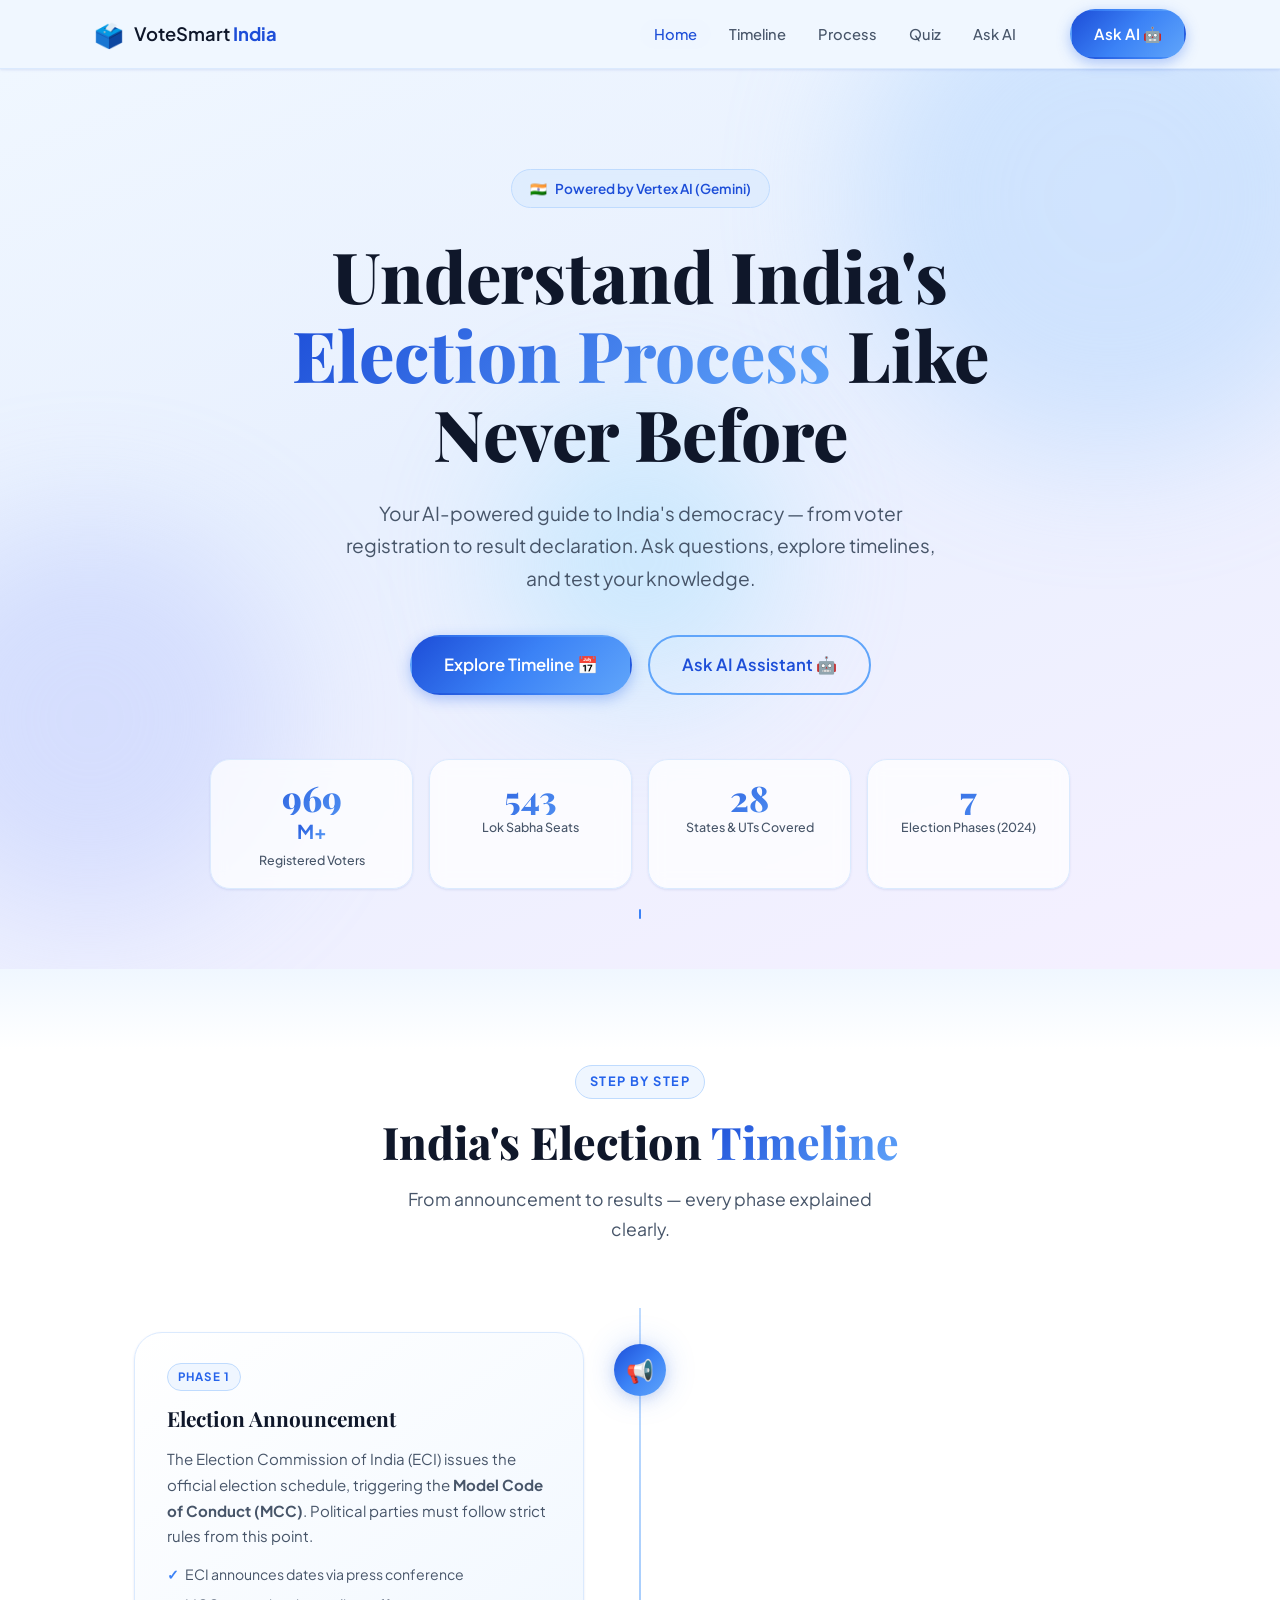
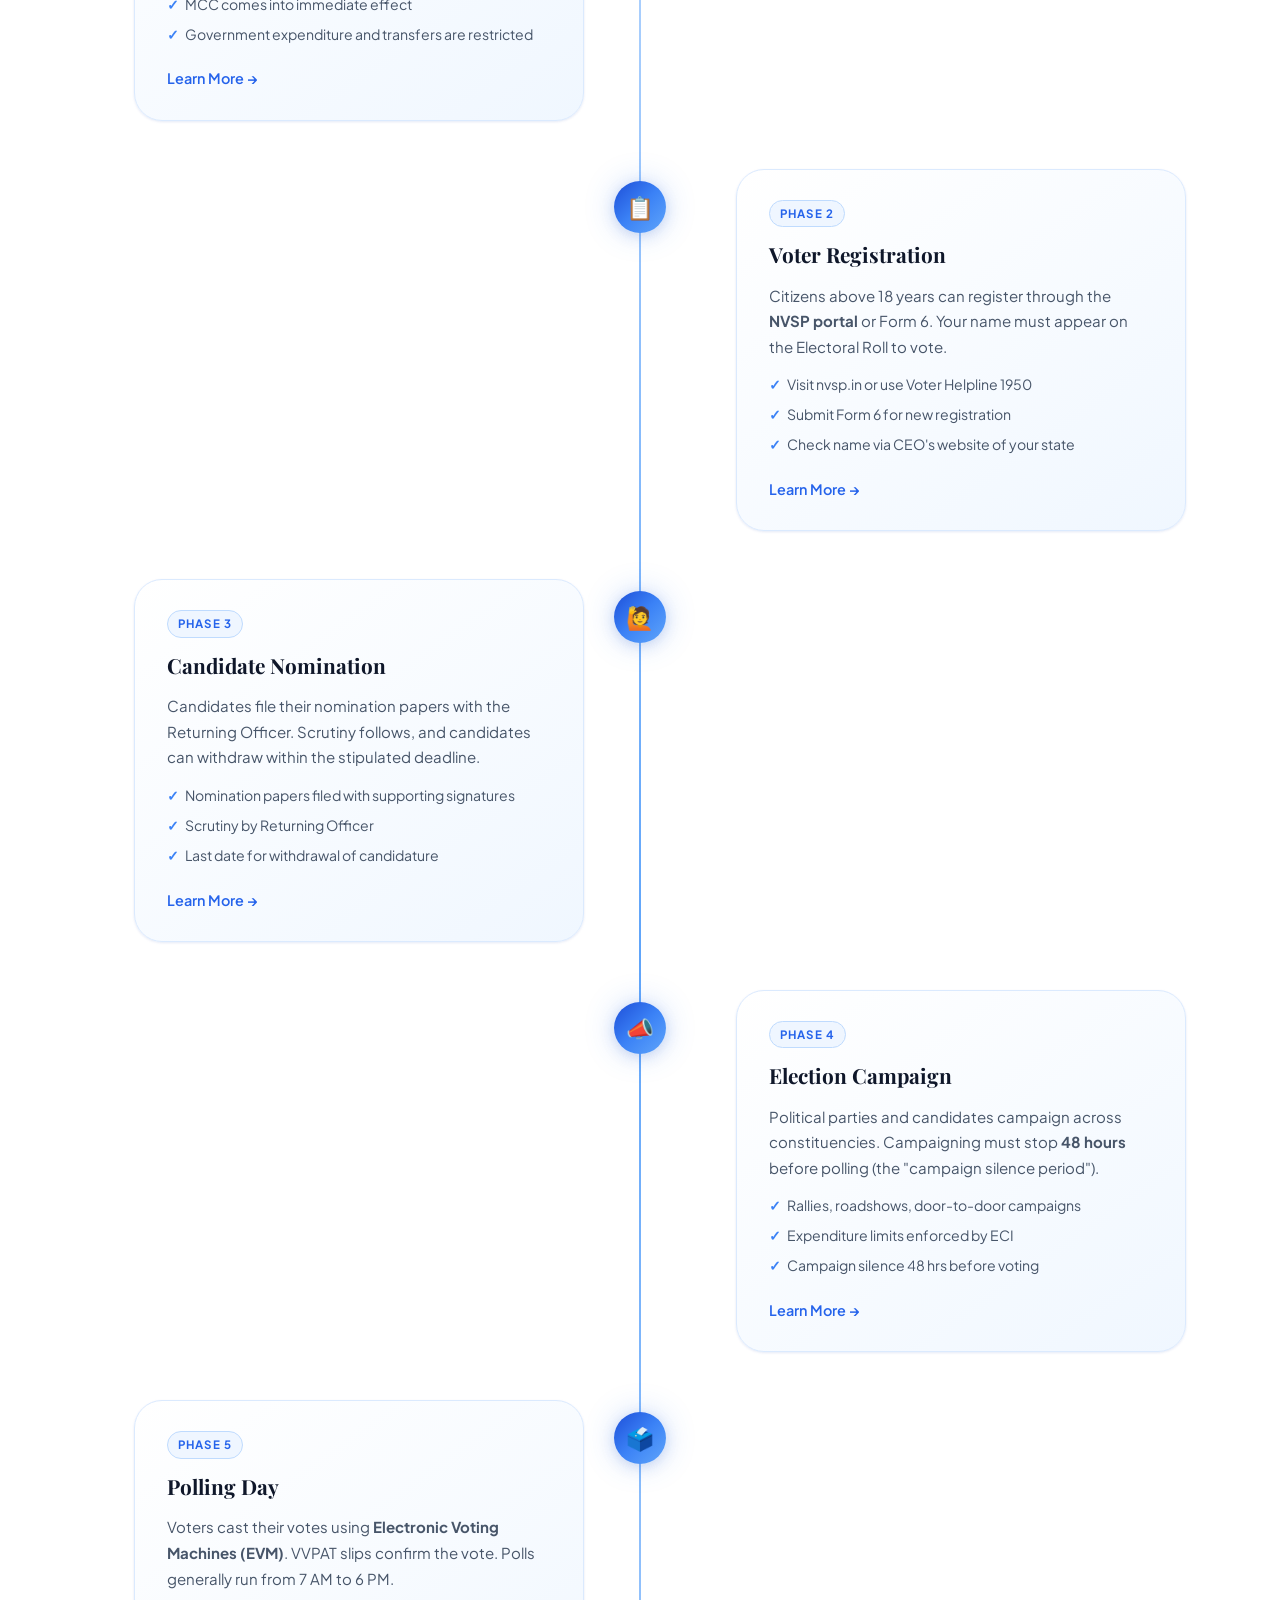
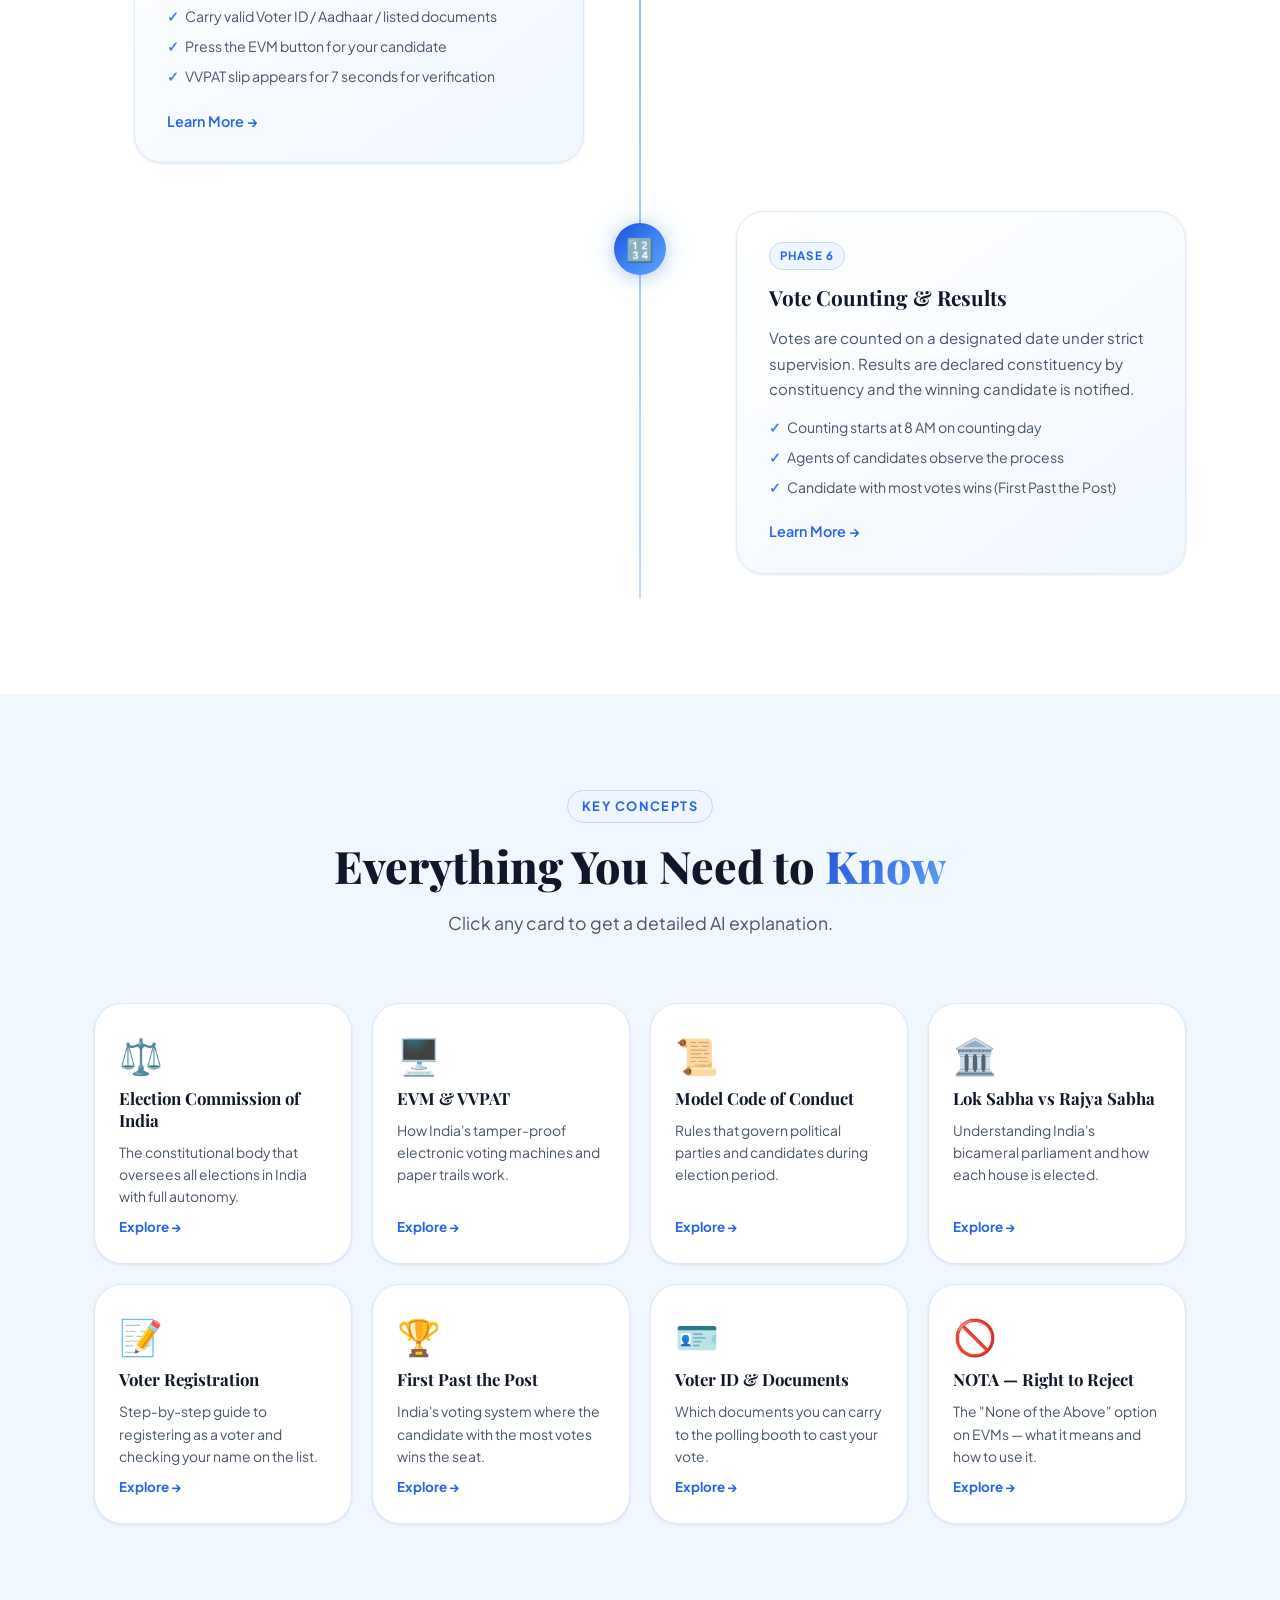
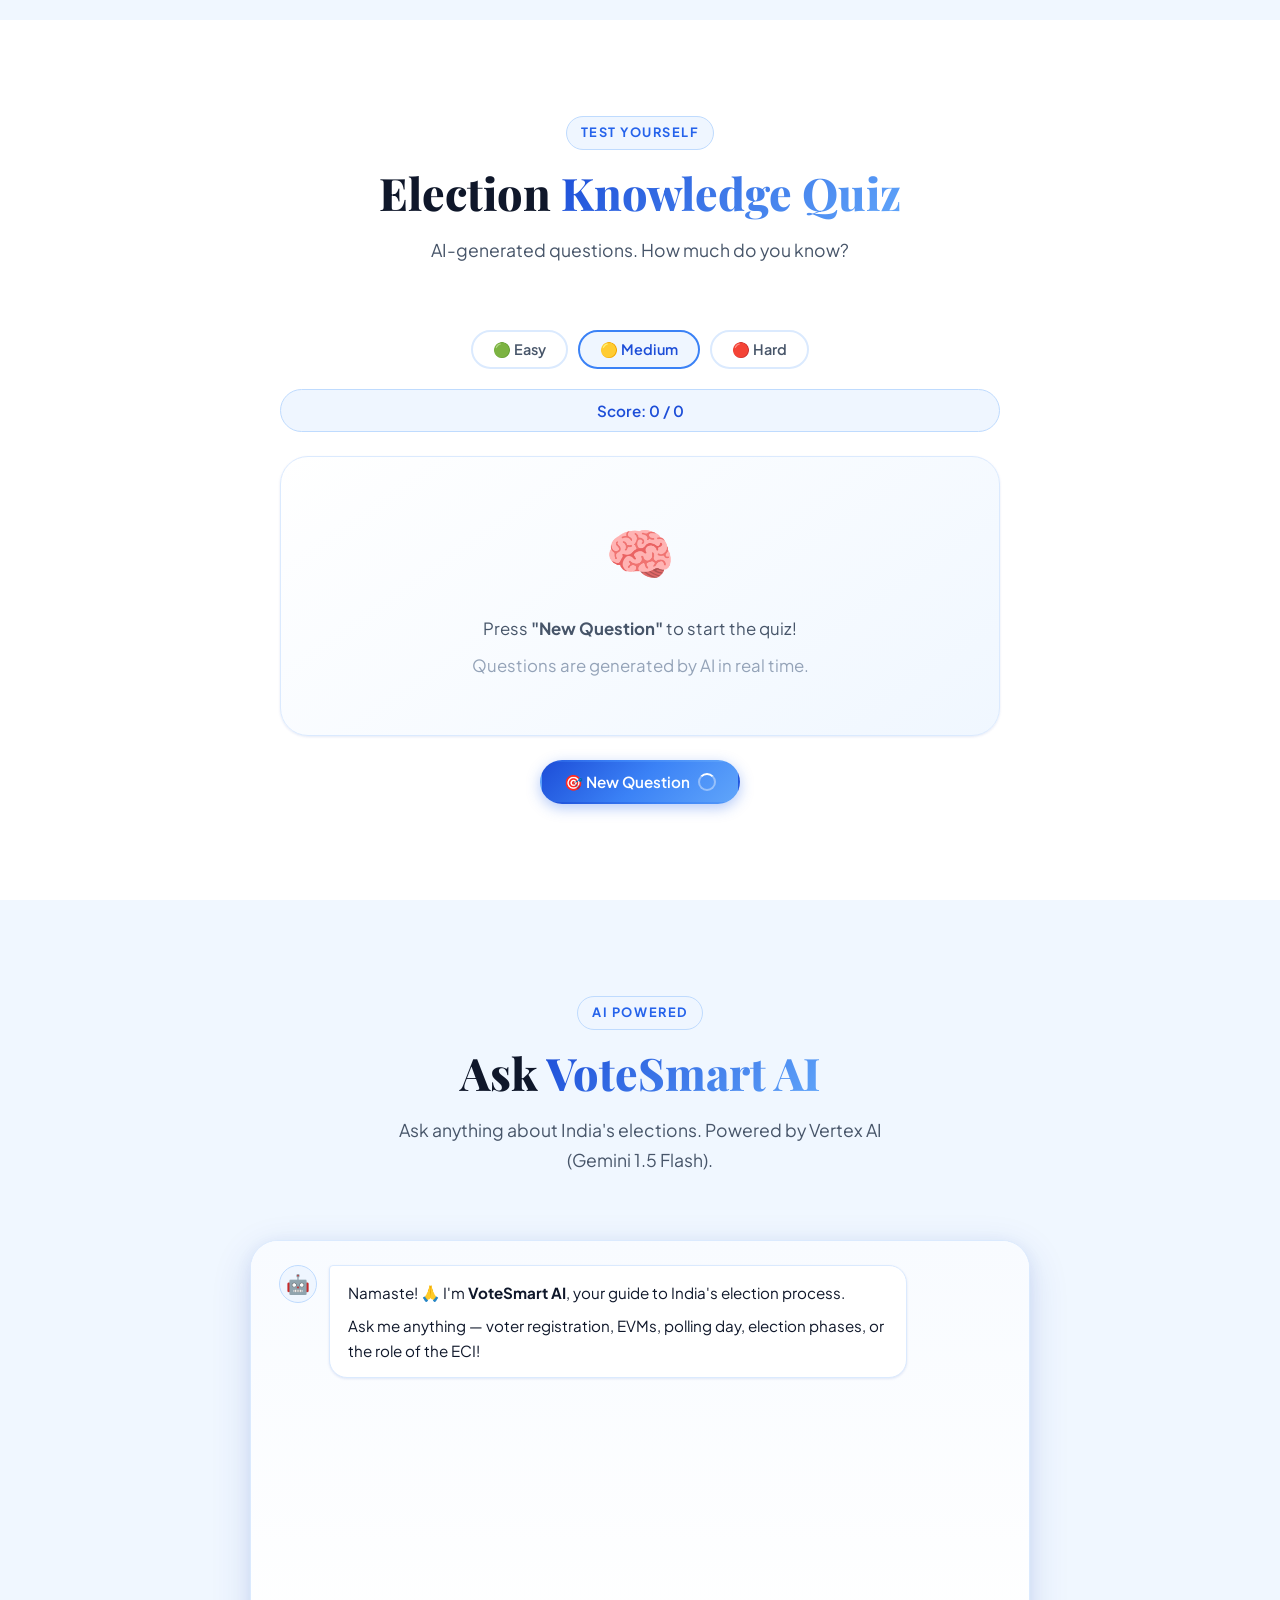
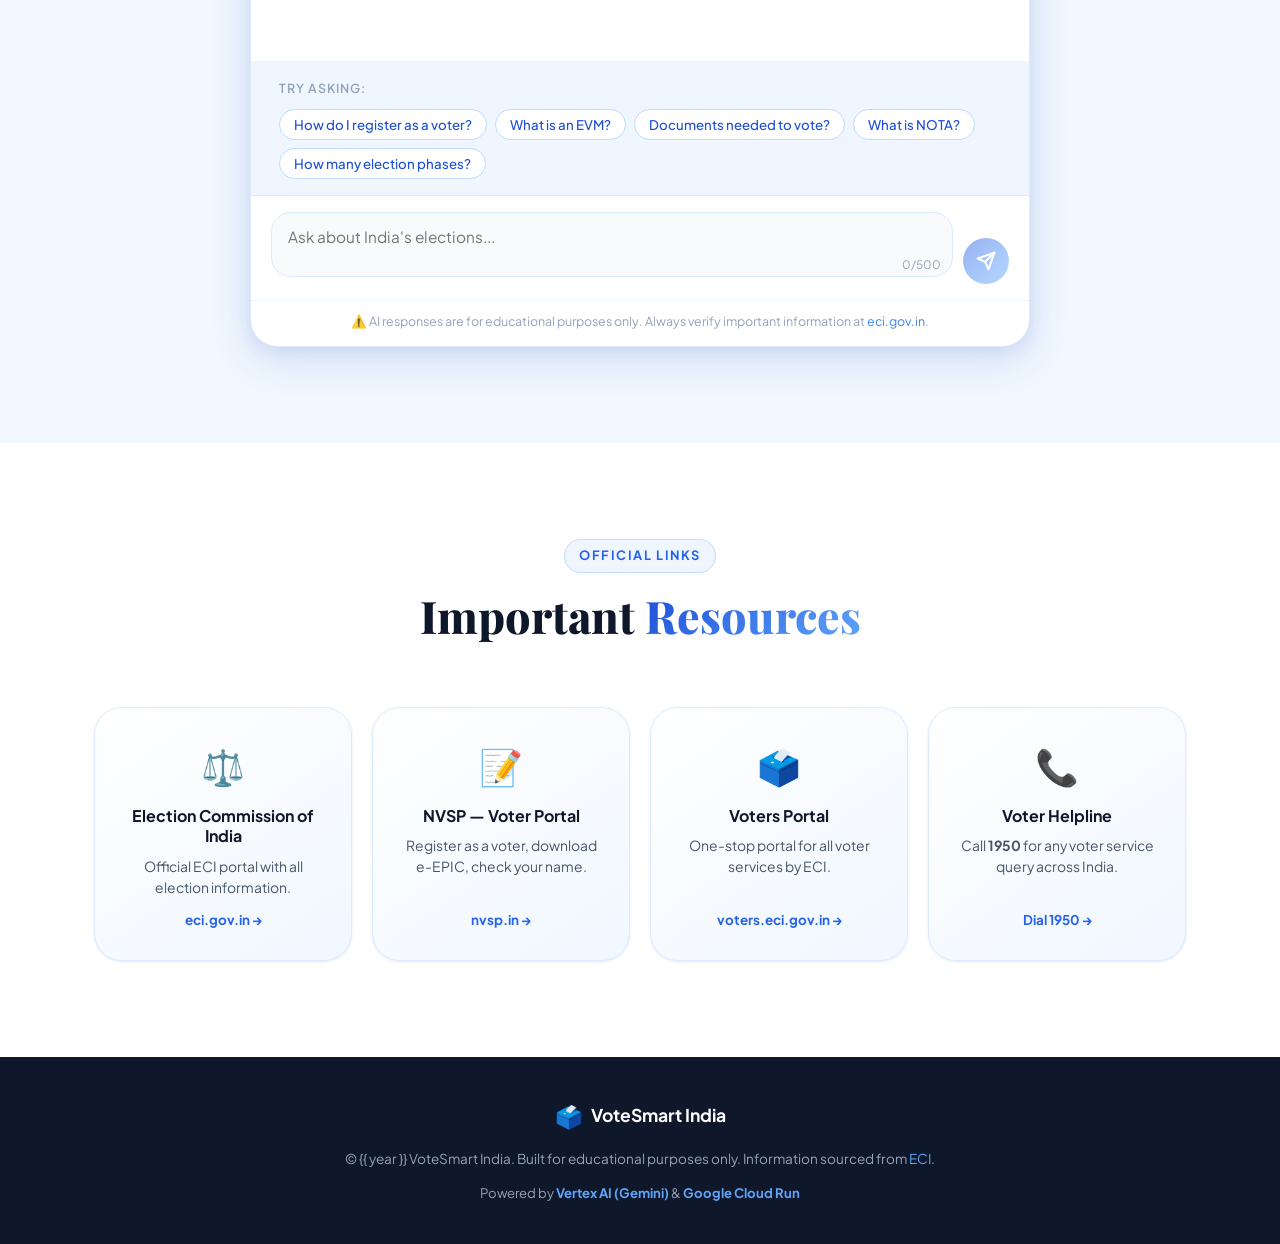
==== election-assistant/templates/index.html @ afdc9483 "Fix model names and rate limiter for deployment" ====
<!DOCTYPE html>
<html lang="en">

<head>
    <meta charset="UTF-8" />
    <meta name="viewport" content="width=device-width, initial-scale=1.0" />
    <meta name="description"
        content="VoteSmart India — Learn everything about India's election process interactively." />
    <meta name="robots" content="index, follow" />
    <title>VoteSmart India — Election Education Assistant</title>

    <!-- Google Fonts -->
    <link rel="preconnect" href="https://fonts.googleapis.com" />
    <link rel="preconnect" href="https://fonts.gstatic.com" crossorigin />
    <link
        href="https://fonts.googleapis.com/css2?family=Plus+Jakarta+Sans:wght@300;400;500;600;700;800&family=Playfair+Display:wght@700;800&display=swap"
        rel="stylesheet" />

    <!-- Main Stylesheet -->
    <link rel="stylesheet" href="../static/css/style.css" />

    <!-- Favicon (inline SVG data URI) -->
    <link rel="icon"
        href="data:image/svg+xml,<svg xmlns='http://www.w3.org/2000/svg' viewBox='0 0 100 100'><text y='.9em' font-size='90'>🗳️</text></svg>" />
</head>

<body>

    <!-- ══════════════════════════════════════
       HEADER / NAVBAR
  ══════════════════════════════════════ -->
    <header class="header" id="header">
        <nav class="nav container">
            <a href="#" class="nav__logo" aria-label="VoteSmart India Home">
                <span class="nav__logo-icon">🗳️</span>
                <span class="nav__logo-text">VoteSmart <strong>India</strong></span>
            </a>

            <ul class="nav__links" role="list">
                <li><a href="#home" class="nav__link active">Home</a></li>
                <li><a href="#timeline" class="nav__link">Timeline</a></li>
                <li><a href="#process" class="nav__link">Process</a></li>
                <li><a href="#quiz" class="nav__link">Quiz</a></li>
                <li><a href="#chat" class="nav__link">Ask AI</a></li>
            </ul>

            <a href="#chat" class="btn btn--primary nav__cta">Ask AI 🤖</a>

            <!-- Mobile hamburger -->
            <button class="nav__hamburger" id="navHamburger" aria-label="Toggle menu" aria-expanded="false">
                <span></span><span></span><span></span>
            </button>
        </nav>

        <!-- Mobile menu -->
        <div class="nav__mobile" id="navMobile" aria-hidden="true">
            <ul role="list">
                <li><a href="#home" class="nav__link">Home</a></li>
                <li><a href="#timeline" class="nav__link">Timeline</a></li>
                <li><a href="#process" class="nav__link">Process</a></li>
                <li><a href="#quiz" class="nav__link">Quiz</a></li>
                <li><a href="#chat" class="nav__link">Ask AI</a></li>
            </ul>
        </div>
    </header>

    <main>

        <!-- ══════════════════════════════════════
         HERO SECTION
    ══════════════════════════════════════ -->
        <section class="hero" id="home" aria-label="Hero section">
            <div class="hero__bg-orbs" aria-hidden="true">
                <div class="orb orb--1"></div>
                <div class="orb orb--2"></div>
                <div class="orb orb--3"></div>
            </div>

            <div class="container hero__content">
                <div class="hero__badge reveal">
                    <span>🇮🇳</span> Powered by Vertex AI (Gemini)
                </div>

                <h1 class="hero__title reveal reveal--delay-1">
                    Understand India's
                    <span class="gradient-text">Election Process</span>
                    Like Never Before
                </h1>

                <p class="hero__subtitle reveal reveal--delay-2">
                    Your AI-powered guide to India's democracy — from voter registration to result declaration.
                    Ask questions, explore timelines, and test your knowledge.
                </p>

                <div class="hero__ctas reveal reveal--delay-3">
                    <a href="#timeline" class="btn btn--primary btn--lg">Explore Timeline 📅</a>
                    <a href="#chat" class="btn btn--outline btn--lg">Ask AI Assistant 🤖</a>
                </div>

                <div class="hero__stats reveal reveal--delay-4" aria-label="Key statistics">
                    <div class="stat-card">
                        <span class="stat-card__number" data-target="969">0</span><span
                            class="stat-card__unit">M+</span>
                        <span class="stat-card__label">Registered Voters</span>
                    </div>
                    <div class="stat-card">
                        <span class="stat-card__number" data-target="543">0</span>
                        <span class="stat-card__label">Lok Sabha Seats</span>
                    </div>
                    <div class="stat-card">
                        <span class="stat-card__number" data-target="28">0</span>
                        <span class="stat-card__label">States & UTs Covered</span>
                    </div>
                    <div class="stat-card">
                        <span class="stat-card__number" data-target="7">0</span>
                        <span class="stat-card__label">Election Phases (2024)</span>
                    </div>
                </div>
            </div>

            <!-- Scroll indicator -->
            <div class="hero__scroll" aria-hidden="true">
                <div class="hero__scroll-dot"></div>
            </div>
        </section>

        <!-- ══════════════════════════════════════
         INTERACTIVE TIMELINE
    ══════════════════════════════════════ -->
        <section class="timeline-section section" id="timeline" aria-label="Election timeline">
            <div class="container">
                <div class="section__header reveal">
                    <span class="section__label">Step by Step</span>
                    <h2 class="section__title">India's Election <span class="gradient-text">Timeline</span></h2>
                    <p class="section__subtitle">
                        From announcement to results — every phase explained clearly.
                    </p>
                </div>

                <div class="timeline" role="list">

                    <article class="timeline__item reveal" data-step="1" role="listitem">
                        <div class="timeline__connector" aria-hidden="true"></div>
                        <div class="timeline__dot" aria-hidden="true">
                            <span>📢</span>
                        </div>
                        <div class="timeline__card">
                            <span class="timeline__tag">Phase 1</span>
                            <h3 class="timeline__title">Election Announcement</h3>
                            <p class="timeline__desc">
                                The Election Commission of India (ECI) issues the official election schedule, triggering
                                the
                                <strong>Model Code of Conduct (MCC)</strong>. Political parties must follow strict rules
                                from this point.
                            </p>
                            <ul class="timeline__points">
                                <li>ECI announces dates via press conference</li>
                                <li>MCC comes into immediate effect</li>
                                <li>Government expenditure and transfers are restricted</li>
                            </ul>
                            <button class="timeline__learn-btn"
                                data-topic="Election Announcement and Model Code of Conduct in India"
                                aria-label="Learn more about election announcement">
                                Learn More →
                            </button>
                        </div>
                    </article>

                    <article class="timeline__item timeline__item--right reveal" data-step="2" role="listitem">
                        <div class="timeline__connector" aria-hidden="true"></div>
                        <div class="timeline__dot" aria-hidden="true">
                            <span>📋</span>
                        </div>
                        <div class="timeline__card">
                            <span class="timeline__tag">Phase 2</span>
                            <h3 class="timeline__title">Voter Registration</h3>
                            <p class="timeline__desc">
                                Citizens above 18 years can register through the <strong>NVSP portal</strong> or Form 6.
                                Your name must appear on the Electoral Roll to vote.
                            </p>
                            <ul class="timeline__points">
                                <li>Visit nvsp.in or use Voter Helpline 1950</li>
                                <li>Submit Form 6 for new registration</li>
                                <li>Check name via CEO's website of your state</li>
                            </ul>
                            <button class="timeline__learn-btn"
                                data-topic="Voter registration process in India, NVSP, Form 6"
                                aria-label="Learn more about voter registration">
                                Learn More →
                            </button>
                        </div>
                    </article>

                    <article class="timeline__item reveal" data-step="3" role="listitem">
                        <div class="timeline__connector" aria-hidden="true"></div>
                        <div class="timeline__dot" aria-hidden="true">
                            <span>🙋</span>
                        </div>
                        <div class="timeline__card">
                            <span class="timeline__tag">Phase 3</span>
                            <h3 class="timeline__title">Candidate Nomination</h3>
                            <p class="timeline__desc">
                                Candidates file their nomination papers with the Returning Officer. Scrutiny follows,
                                and candidates
                                can withdraw within the stipulated deadline.
                            </p>
                            <ul class="timeline__points">
                                <li>Nomination papers filed with supporting signatures</li>
                                <li>Scrutiny by Returning Officer</li>
                                <li>Last date for withdrawal of candidature</li>
                            </ul>
                            <button class="timeline__learn-btn"
                                data-topic="Candidate nomination process in Indian elections"
                                aria-label="Learn more about nomination">
                                Learn More →
                            </button>
                        </div>
                    </article>

                    <article class="timeline__item timeline__item--right reveal" data-step="4" role="listitem">
                        <div class="timeline__connector" aria-hidden="true"></div>
                        <div class="timeline__dot" aria-hidden="true">
                            <span>📣</span>
                        </div>
                        <div class="timeline__card">
                            <span class="timeline__tag">Phase 4</span>
                            <h3 class="timeline__title">Election Campaign</h3>
                            <p class="timeline__desc">
                                Political parties and candidates campaign across constituencies. Campaigning must stop
                                <strong>48 hours</strong>
                                before polling (the "campaign silence period").
                            </p>
                            <ul class="timeline__points">
                                <li>Rallies, roadshows, door-to-door campaigns</li>
                                <li>Expenditure limits enforced by ECI</li>
                                <li>Campaign silence 48 hrs before voting</li>
                            </ul>
                            <button class="timeline__learn-btn"
                                data-topic="Election campaign rules and Model Code of Conduct India"
                                aria-label="Learn more about campaigns">
                                Learn More →
                            </button>
                        </div>
                    </article>

                    <article class="timeline__item reveal" data-step="5" role="listitem">
                        <div class="timeline__connector" aria-hidden="true"></div>
                        <div class="timeline__dot" aria-hidden="true">
                            <span>🗳️</span>
                        </div>
                        <div class="timeline__card">
                            <span class="timeline__tag">Phase 5</span>
                            <h3 class="timeline__title">Polling Day</h3>
                            <p class="timeline__desc">
                                Voters cast their votes using <strong>Electronic Voting Machines (EVM)</strong>. VVPAT
                                slips confirm
                                the vote. Polls generally run from 7 AM to 6 PM.
                            </p>
                            <ul class="timeline__points">
                                <li>Carry valid Voter ID / Aadhaar / listed documents</li>
                                <li>Press the EVM button for your candidate</li>
                                <li>VVPAT slip appears for 7 seconds for verification</li>
                            </ul>
                            <button class="timeline__learn-btn"
                                data-topic="How to vote in India, EVM and VVPAT explained"
                                aria-label="Learn more about polling day">
                                Learn More →
                            </button>
                        </div>
                    </article>

                    <article class="timeline__item timeline__item--right reveal" data-step="6" role="listitem">
                        <div class="timeline__connector" aria-hidden="true"></div>
                        <div class="timeline__dot" aria-hidden="true">
                            <span>🔢</span>
                        </div>
                        <div class="timeline__card">
                            <span class="timeline__tag">Phase 6</span>
                            <h3 class="timeline__title">Vote Counting & Results</h3>
                            <p class="timeline__desc">
                                Votes are counted on a designated date under strict supervision. Results are declared
                                constituency by
                                constituency and the winning candidate is notified.
                            </p>
                            <ul class="timeline__points">
                                <li>Counting starts at 8 AM on counting day</li>
                                <li>Agents of candidates observe the process</li>
                                <li>Candidate with most votes wins (First Past the Post)</li>
                            </ul>
                            <button class="timeline__learn-btn"
                                data-topic="Vote counting and result declaration process in Indian elections"
                                aria-label="Learn more about counting">
                                Learn More →
                            </button>
                        </div>
                    </article>

                </div>
            </div>
        </section>

        <!-- ══════════════════════════════════════
         PROCESS CARDS (Key Concepts)
    ══════════════════════════════════════ -->
        <section class="process-section section" id="process" aria-label="Key election concepts">
            <div class="container">
                <div class="section__header reveal">
                    <span class="section__label">Key Concepts</span>
                    <h2 class="section__title">Everything You Need to <span class="gradient-text">Know</span></h2>
                    <p class="section__subtitle">Click any card to get a detailed AI explanation.</p>
                </div>

                <div class="process-grid">

                    <button class="process-card reveal"
                        data-topic="What is the Election Commission of India and its role?"
                        aria-label="Learn about Election Commission of India">
                        <div class="process-card__icon">⚖️</div>
                        <h3 class="process-card__title">Election Commission of India</h3>
                        <p class="process-card__desc">The constitutional body that oversees all elections in India with
                            full autonomy.</p>
                        <span class="process-card__cta">Explore →</span>
                    </button>

                    <button class="process-card reveal"
                        data-topic="What are Electronic Voting Machines EVM and VVPAT in India?"
                        aria-label="Learn about EVM and VVPAT">
                        <div class="process-card__icon">🖥️</div>
                        <h3 class="process-card__title">EVM & VVPAT</h3>
                        <p class="process-card__desc">How India's tamper-proof electronic voting machines and paper
                            trails work.</p>
                        <span class="process-card__cta">Explore →</span>
                    </button>

                    <button class="process-card reveal"
                        data-topic="What is the Model Code of Conduct in Indian elections?"
                        aria-label="Learn about Model Code of Conduct">
                        <div class="process-card__icon">📜</div>
                        <h3 class="process-card__title">Model Code of Conduct</h3>
                        <p class="process-card__desc">Rules that govern political parties and candidates during election
                            period.</p>
                        <span class="process-card__cta">Explore →</span>
                    </button>

                    <button class="process-card reveal"
                        data-topic="Difference between Lok Sabha and Rajya Sabha elections in India"
                        aria-label="Learn about Lok Sabha vs Rajya Sabha">
                        <div class="process-card__icon">🏛️</div>
                        <h3 class="process-card__title">Lok Sabha vs Rajya Sabha</h3>
                        <p class="process-card__desc">Understanding India's bicameral parliament and how each house is
                            elected.</p>
                        <span class="process-card__cta">Explore →</span>
                    </button>

                    <button class="process-card reveal"
                        data-topic="How does voter registration work in India, NVSP Form 6"
                        aria-label="Learn about voter registration">
                        <div class="process-card__icon">📝</div>
                        <h3 class="process-card__title">Voter Registration</h3>
                        <p class="process-card__desc">Step-by-step guide to registering as a voter and checking your
                            name on the list.</p>
                        <span class="process-card__cta">Explore →</span>
                    </button>

                    <button class="process-card reveal"
                        data-topic="What is First Past the Post electoral system in India?"
                        aria-label="Learn about FPTP system">
                        <div class="process-card__icon">🏆</div>
                        <h3 class="process-card__title">First Past the Post</h3>
                        <p class="process-card__desc">India's voting system where the candidate with the most votes wins
                            the seat.</p>
                        <span class="process-card__cta">Explore →</span>
                    </button>

                    <button class="process-card reveal"
                        data-topic="What documents are accepted as identity proof on election day in India?"
                        aria-label="Learn about voter ID documents">
                        <div class="process-card__icon">🪪</div>
                        <h3 class="process-card__title">Voter ID & Documents</h3>
                        <p class="process-card__desc">Which documents you can carry to the polling booth to cast your
                            vote.</p>
                        <span class="process-card__cta">Explore →</span>
                    </button>

                    <button class="process-card reveal"
                        data-topic="What is NOTA (None of the Above) in Indian elections?"
                        aria-label="Learn about NOTA">
                        <div class="process-card__icon">🚫</div>
                        <h3 class="process-card__title">NOTA — Right to Reject</h3>
                        <p class="process-card__desc">The "None of the Above" option on EVMs — what it means and how to
                            use it.</p>
                        <span class="process-card__cta">Explore →</span>
                    </button>

                </div>
            </div>
        </section>

        <!-- ══════════════════════════════════════
         QUIZ SECTION
    ══════════════════════════════════════ -->
        <section class="quiz-section section" id="quiz" aria-label="Election knowledge quiz">
            <div class="container">
                <div class="section__header reveal">
                    <span class="section__label">Test Yourself</span>
                    <h2 class="section__title">Election <span class="gradient-text">Knowledge Quiz</span></h2>
                    <p class="section__subtitle">AI-generated questions. How much do you know?</p>
                </div>

                <div class="quiz-wrapper reveal">
                    <!-- Difficulty selector -->
                    <div class="quiz__difficulty" role="group" aria-label="Select quiz difficulty">
                        <button class="difficulty-btn" data-level="easy" aria-pressed="false">🟢 Easy</button>
                        <button class="difficulty-btn active" data-level="medium" aria-pressed="true">🟡 Medium</button>
                        <button class="difficulty-btn" data-level="hard" aria-pressed="false">🔴 Hard</button>
                    </div>

                    <!-- Score display -->
                    <div class="quiz__score" aria-live="polite" aria-label="Current score">
                        Score: <span id="quizScore">0</span> / <span id="quizTotal">0</span>
                    </div>

                    <!-- Quiz card -->
                    <div class="quiz__card" id="quizCard" aria-live="assertive">
                        <div class="quiz__placeholder" id="quizPlaceholder">
                            <div class="quiz__placeholder-icon">🧠</div>
                            <p>Press <strong>"New Question"</strong> to start the quiz!</p>
                            <p class="quiz__placeholder-sub">Questions are generated by AI in real time.</p>
                        </div>

                        <div class="quiz__question-wrap" id="quizQuestionWrap" hidden>
                            <p class="quiz__question-text" id="quizQuestion"></p>
                            <div class="quiz__options" id="quizOptions" role="list"></div>
                        </div>

                        <div class="quiz__result" id="quizResult" hidden aria-live="polite">
                            <div class="quiz__result-icon" id="quizResultIcon"></div>
                            <p class="quiz__result-text" id="quizResultText"></p>
                            <p class="quiz__explanation" id="quizExplanation"></p>
                        </div>
                    </div>

                    <div class="quiz__actions">
                        <button class="btn btn--primary" id="newQuestionBtn" aria-label="Generate new quiz question">
                            <span id="newQuestionBtnText">🎯 New Question</span>
                            <span class="spinner" id="quizSpinner" hidden aria-label="Loading question..."></span>
                        </button>
                    </div>
                </div>
            </div>
        </section>

        <!-- ══════════════════════════════════════
         AI CHAT SECTION
    ══════════════════════════════════════ -->
        <section class="chat-section section" id="chat" aria-label="AI chat assistant">
            <div class="container">
                <div class="section__header reveal">
                    <span class="section__label">AI Powered</span>
                    <h2 class="section__title">Ask <span class="gradient-text">VoteSmart AI</span></h2>
                    <p class="section__subtitle">
                        Ask anything about India's elections. Powered by Vertex AI (Gemini 1.5 Flash).
                    </p>
                </div>

                <div class="chat-wrapper reveal">
                    <!-- Chat message window -->
                    <div class="chat__window" id="chatWindow" role="log" aria-label="Chat conversation"
                        aria-live="polite">
                        <!-- Welcome message -->
                        <div class="chat__message chat__message--bot" id="welcomeMsg">
                            <div class="chat__avatar" aria-hidden="true">🤖</div>
                            <div class="chat__bubble">
                                <p>Namaste! 🙏 I'm <strong>VoteSmart AI</strong>, your guide to India's election
                                    process.</p>
                                <p>Ask me anything — voter registration, EVMs, polling day, election phases, or the role
                                    of the ECI!</p>
                            </div>
                        </div>
                    </div>

                    <!-- Suggested questions -->
                    <div class="chat__suggestions" id="chatSuggestions" aria-label="Suggested questions">
                        <p class="chat__suggestions-label">Try asking:</p>
                        <div class="chat__suggestion-chips">
                            <button class="chip" data-msg="How do I register as a voter in India?"
                                aria-label="Ask about voter registration">How do I register as a voter?</button>
                            <button class="chip" data-msg="What is an EVM and how does it work?"
                                aria-label="Ask about EVM">What is an EVM?</button>
                            <button class="chip" data-msg="What documents do I need to vote?"
                                aria-label="Ask about voting documents">Documents needed to vote?</button>
                            <button class="chip" data-msg="What is NOTA in Indian elections?"
                                aria-label="Ask about NOTA">What is NOTA?</button>
                            <button class="chip" data-msg="How many phases does a Lok Sabha election have?"
                                aria-label="Ask about election phases">How many election phases?</button>
                        </div>
                    </div>

                    <!-- Input area -->
                    <div class="chat__input-area">
                        <div class="chat__input-wrap">
                            <textarea class="chat__input" id="chatInput" placeholder="Ask about India's elections..."
                                rows="1" maxlength="500" aria-label="Type your question" autocomplete="off"
                                spellcheck="true"></textarea>
                            <div class="chat__input-meta">
                                <span class="chat__char-count" id="charCount">0/500</span>
                            </div>
                        </div>
                        <button class="chat__send-btn" id="chatSendBtn" aria-label="Send message" disabled>
                            <svg width="20" height="20" viewBox="0 0 24 24" fill="none" stroke="currentColor"
                                stroke-width="2.5" stroke-linecap="round" stroke-linejoin="round" aria-hidden="true">
                                <line x1="22" y1="2" x2="11" y2="13"></line>
                                <polygon points="22 2 15 22 11 13 2 9 22 2"></polygon>
                            </svg>
                        </button>
                    </div>

                    <p class="chat__disclaimer">
                        ⚠️ AI responses are for educational purposes only. Always verify important information at
                        <a href="https://eci.gov.in" target="_blank" rel="noopener noreferrer">eci.gov.in</a>.
                    </p>
                </div>
            </div>
        </section>

        <!-- ══════════════════════════════════════
         IMPORTANT LINKS / RESOURCES
    ══════════════════════════════════════ -->
        <section class="resources-section section" id="resources" aria-label="Important electoral resources">
            <div class="container">
                <div class="section__header reveal">
                    <span class="section__label">Official Links</span>
                    <h2 class="section__title">Important <span class="gradient-text">Resources</span></h2>
                </div>

                <div class="resources-grid">
                    <a href="https://eci.gov.in" target="_blank" rel="noopener noreferrer" class="resource-card reveal"
                        aria-label="Visit Election Commission of India website">
                        <div class="resource-card__icon">⚖️</div>
                        <h3>Election Commission of India</h3>
                        <p>Official ECI portal with all election information.</p>
                        <span class="resource-card__link">eci.gov.in →</span>
                    </a>
                    <a href="https://nvsp.in" target="_blank" rel="noopener noreferrer" class="resource-card reveal"
                        aria-label="Visit National Voter Service Portal">
                        <div class="resource-card__icon">📝</div>
                        <h3>NVSP — Voter Portal</h3>
                        <p>Register as a voter, download e-EPIC, check your name.</p>
                        <span class="resource-card__link">nvsp.in →</span>
                    </a>
                    <a href="https://voters.eci.gov.in" target="_blank" rel="noopener noreferrer"
                        class="resource-card reveal" aria-label="Visit Voter Portal">
                        <div class="resource-card__icon">🗳️</div>
                        <h3>Voters Portal</h3>
                        <p>One-stop portal for all voter services by ECI.</p>
                        <span class="resource-card__link">voters.eci.gov.in →</span>
                    </a>
                    <a href="tel:1950" class="resource-card reveal" aria-label="Call Voter Helpline 1950">
                        <div class="resource-card__icon">📞</div>
                        <h3>Voter Helpline</h3>
                        <p>Call <strong>1950</strong> for any voter service query across India.</p>
                        <span class="resource-card__link">Dial 1950 →</span>
                    </a>
                </div>
            </div>
        </section>

    </main>

    <!-- ══════════════════════════════════════
       FOOTER
  ══════════════════════════════════════ -->
    <footer class="footer" role="contentinfo">
        <div class="container footer__inner">
            <div class="footer__brand">
                <span>🗳️</span>
                <strong>VoteSmart India</strong>
            </div>
            <p class="footer__copy">
                © {{ year }} VoteSmart India. Built for educational purposes only.
                Information sourced from <a href="https://eci.gov.in" target="_blank" rel="noopener noreferrer">ECI</a>.
            </p>
            <p class="footer__tech">
                Powered by <strong>Vertex AI (Gemini)</strong> &amp; <strong>Google Cloud Run</strong>
            </p>
        </div>
    </footer>

    <!-- AI Explanation Modal -->
    <div class="modal-overlay" id="modalOverlay" role="dialog" aria-modal="true" aria-labelledby="modalTitle" hidden>
        <div class="modal">
            <div class="modal__header">
                <h3 class="modal__title" id="modalTitle">Loading...</h3>
                <button class="modal__close" id="modalClose" aria-label="Close modal">✕</button>
            </div>
            <div class="modal__body" id="modalBody">
                <div class="modal__loading" id="modalLoading" aria-live="polite">
                    <div class="spinner spinner--blue"></div>
                    <p>Generating explanation with AI...</p>
                </div>
                <div class="modal__content" id="modalContent" hidden></div>
            </div>
        </div>
    </div>

    <!-- Main JS -->
    <script src="../static/js/main.js" defer></script>
</body>

</html>
---- election-assistant/static/css/style.css ----
/* ═══════════════════════════════════════════════════════
   VoteSmart India — Main Stylesheet
   Light theme · Blue gradient palette
   Font: Plus Jakarta Sans + Playfair Display
   ═══════════════════════════════════════════════════════ */

/* ─────────────────────────────────────────────
   CSS VARIABLES
───────────────────────────────────────────── */
:root {
    /* Blues */
    --blue-50: #EFF6FF;
    --blue-100: #DBEAFE;
    --blue-200: #BFDBFE;
    --blue-400: #60A5FA;
    --blue-500: #3B82F6;
    --blue-600: #2563EB;
    --blue-700: #1D4ED8;
    --blue-800: #1E40AF;
    --blue-900: #1E3A8A;

    /* Gradient */
    --gradient-primary: linear-gradient(135deg, #1D4ED8 0%, #3B82F6 50%, #60A5FA 100%);
    --gradient-soft: linear-gradient(135deg, #EFF6FF 0%, #DBEAFE 100%);
    --gradient-hero: linear-gradient(160deg, #F0F7FF 0%, #E8F0FE 40%, #F5F0FF 100%);
    --gradient-card: linear-gradient(145deg, #FFFFFF 0%, #F0F7FF 100%);
    --gradient-text: linear-gradient(135deg, #1D4ED8, #60A5FA);

    /* Neutrals */
    --white: #FFFFFF;
    --gray-50: #F8FAFC;
    --gray-100: #F1F5F9;
    --gray-200: #E2E8F0;
    --gray-400: #94A3B8;
    --gray-600: #475569;
    --gray-800: #1E293B;
    --gray-900: #0F172A;

    /* Semantic */
    --bg: #F0F7FF;
    --surface: #FFFFFF;
    --surface-raised: #FFFFFF;
    --text-primary: #0F172A;
    --text-secondary: #475569;
    --text-muted: #94A3B8;
    --border: #DBEAFE;
    --border-hover: #93C5FD;

    /* Success / Error */
    --green-500: #22C55E;
    --red-500: #EF4444;

    /* Shadows */
    --shadow-sm: 0 1px 3px rgba(30, 64, 175, 0.08), 0 1px 2px rgba(30, 64, 175, 0.04);
    --shadow-md: 0 4px 16px rgba(30, 64, 175, 0.10), 0 2px 8px rgba(30, 64, 175, 0.06);
    --shadow-lg: 0 12px 40px rgba(30, 64, 175, 0.14), 0 4px 16px rgba(30, 64, 175, 0.08);
    --shadow-glow: 0 0 30px rgba(59, 130, 246, 0.25);

    /* Border radius */
    --radius-sm: 6px;
    --radius-md: 12px;
    --radius-lg: 20px;
    --radius-xl: 28px;
    --radius-full: 9999px;

    /* Typography */
    --font-body: 'Plus Jakarta Sans', sans-serif;
    --font-display: 'Playfair Display', serif;

    /* Transitions */
    --transition-fast: 0.15s ease;
    --transition-base: 0.25s ease;
    --transition-slow: 0.4s ease;
    --transition-spring: 0.35s cubic-bezier(0.34, 1.56, 0.64, 1);
}

/* ─────────────────────────────────────────────
   RESET & BASE
───────────────────────────────────────────── */
*,
*::before,
*::after {
    box-sizing: border-box;
    margin: 0;
    padding: 0;
}

html {
    scroll-behavior: smooth;
    -webkit-text-size-adjust: 100%;
}

body {
    font-family: var(--font-body);
    font-size: 16px;
    line-height: 1.7;
    color: var(--text-primary);
    background-color: var(--bg);
    overflow-x: hidden;
}

img {
    max-width: 100%;
    display: block;
}

a {
    color: var(--blue-600);
    text-decoration: none;
    transition: color var(--transition-fast);
}

a:hover {
    color: var(--blue-800);
}

button {
    cursor: pointer;
    font-family: var(--font-body);
}

ul {
    list-style: none;
}

/* ─────────────────────────────────────────────
   UTILITY
───────────────────────────────────────────── */
.container {
    width: 100%;
    max-width: 1140px;
    margin-inline: auto;
    padding-inline: 24px;
}

.section {
    padding-block: 96px;
}

.gradient-text {
    background: var(--gradient-text);
    -webkit-background-clip: text;
    -webkit-text-fill-color: transparent;
    background-clip: text;
}

/* ─────────────────────────────────────────────
   REVEAL ANIMATIONS
───────────────────────────────────────────── */
.reveal {
    opacity: 0;
    transform: translateY(28px);
    transition: opacity 0.6s ease, transform 0.6s ease;
}

.reveal.visible {
    opacity: 1;
    transform: translateY(0);
}

.reveal--delay-1 {
    transition-delay: 0.1s;
}

.reveal--delay-2 {
    transition-delay: 0.2s;
}

.reveal--delay-3 {
    transition-delay: 0.32s;
}

.reveal--delay-4 {
    transition-delay: 0.45s;
}

/* ─────────────────────────────────────────────
   BUTTONS
───────────────────────────────────────────── */
.btn {
    display: inline-flex;
    align-items: center;
    gap: 8px;
    font-family: var(--font-body);
    font-size: 0.95rem;
    font-weight: 600;
    padding: 10px 22px;
    border-radius: var(--radius-full);
    border: 2px solid transparent;
    transition: all var(--transition-base);
    cursor: pointer;
    white-space: nowrap;
}

.btn--primary {
    background: var(--gradient-primary);
    color: var(--white);
    border-color: transparent;
    box-shadow: 0 4px 14px rgba(37, 99, 235, 0.35);
}

.btn--primary:hover {
    transform: translateY(-2px);
    box-shadow: 0 8px 24px rgba(37, 99, 235, 0.4);
}

.btn--primary:active {
    transform: translateY(0);
}

.btn--outline {
    background: transparent;
    color: var(--blue-700);
    border-color: var(--blue-400);
}

.btn--outline:hover {
    background: var(--blue-50);
    border-color: var(--blue-600);
    transform: translateY(-2px);
}

.btn--lg {
    font-size: 1.05rem;
    padding: 14px 32px;
}

/* ─────────────────────────────────────────────
   SPINNER
───────────────────────────────────────────── */
.spinner {
    display: inline-block;
    width: 18px;
    height: 18px;
    border: 2.5px solid rgba(255, 255, 255, 0.4);
    border-top-color: white;
    border-radius: 50%;
    animation: spin 0.7s linear infinite;
}

.spinner--blue {
    border-color: var(--blue-200);
    border-top-color: var(--blue-600);
    width: 32px;
    height: 32px;
}

@keyframes spin {
    to {
        transform: rotate(360deg);
    }
}

/* ─────────────────────────────────────────────
   HEADER / NAVBAR
───────────────────────────────────────────── */
.header {
    position: sticky;
    top: 0;
    z-index: 100;
    background: rgba(240, 247, 255, 0.85);
    backdrop-filter: blur(12px);
    -webkit-backdrop-filter: blur(12px);
    border-bottom: 1px solid var(--border);
    box-shadow: var(--shadow-sm);
    transition: box-shadow var(--transition-base);
}

.header.scrolled {
    box-shadow: var(--shadow-md);
}

.nav {
    display: flex;
    align-items: center;
    gap: 32px;
    height: 68px;
}

.nav__logo {
    display: flex;
    align-items: center;
    gap: 10px;
    color: var(--text-primary);
    font-size: 1.15rem;
    font-weight: 600;
    white-space: nowrap;
    text-decoration: none;
    flex-shrink: 0;
}

.nav__logo:hover {
    color: var(--blue-700);
}

.nav__logo-icon {
    font-size: 1.5rem;
}

.nav__logo-text strong {
    color: var(--blue-700);
}

.nav__links {
    display: flex;
    align-items: center;
    gap: 4px;
    margin-left: auto;
}

.nav__link {
    color: var(--text-secondary);
    font-weight: 500;
    font-size: 0.92rem;
    padding: 6px 14px;
    border-radius: var(--radius-full);
    transition: all var(--transition-fast);
    text-decoration: none;
}

.nav__link:hover,
.nav__link.active {
    color: var(--blue-700);
    background: var(--blue-50);
}

.nav__cta {
    margin-left: 8px;
}

.nav__hamburger {
    display: none;
    flex-direction: column;
    gap: 5px;
    background: none;
    border: none;
    padding: 4px;
    margin-left: auto;
}

.nav__hamburger span {
    display: block;
    width: 24px;
    height: 2px;
    background: var(--blue-700);
    border-radius: 2px;
    transition: all var(--transition-base);
}

.nav__hamburger.open span:nth-child(1) {
    transform: translateY(7px) rotate(45deg);
}

.nav__hamburger.open span:nth-child(2) {
    opacity: 0;
}

.nav__hamburger.open span:nth-child(3) {
    transform: translateY(-7px) rotate(-45deg);
}

.nav__mobile {
    display: none;
    padding: 16px 24px 20px;
    border-top: 1px solid var(--border);
    background: var(--white);
}

.nav__mobile.open {
    display: block;
}

.nav__mobile ul {
    display: flex;
    flex-direction: column;
    gap: 4px;
}

.nav__mobile .nav__link {
    display: block;
    padding: 10px 16px;
    border-radius: var(--radius-md);
}

/* ─────────────────────────────────────────────
   SECTION HEADER (shared)
───────────────────────────────────────────── */
.section__header {
    text-align: center;
    margin-bottom: 64px;
}

.section__label {
    display: inline-block;
    font-size: 0.8rem;
    font-weight: 700;
    letter-spacing: 0.12em;
    text-transform: uppercase;
    color: var(--blue-600);
    background: var(--blue-50);
    border: 1px solid var(--blue-200);
    padding: 5px 14px;
    border-radius: var(--radius-full);
    margin-bottom: 16px;
}

.section__title {
    font-family: var(--font-display);
    font-size: clamp(2rem, 4vw, 2.8rem);
    font-weight: 800;
    line-height: 1.2;
    color: var(--text-primary);
    margin-bottom: 16px;
}

.section__subtitle {
    font-size: 1.1rem;
    color: var(--text-secondary);
    max-width: 520px;
    margin-inline: auto;
}

/* ─────────────────────────────────────────────
   HERO SECTION
───────────────────────────────────────────── */
.hero {
    position: relative;
    min-height: 100svh;
    display: flex;
    align-items: center;
    overflow: hidden;
    background: var(--gradient-hero);
    padding-block: 100px 80px;
}

/* Orb background decorations */
.hero__bg-orbs {
    position: absolute;
    inset: 0;
    pointer-events: none;
    z-index: 0;
}

.orb {
    position: absolute;
    border-radius: 50%;
    filter: blur(70px);
    opacity: 0.45;
    animation: orbFloat 8s ease-in-out infinite;
}

.orb--1 {
    width: 500px;
    height: 500px;
    background: radial-gradient(circle, #BFDBFE, #93C5FD);
    top: -120px;
    right: -80px;
    animation-delay: 0s;
}

.orb--2 {
    width: 380px;
    height: 380px;
    background: radial-gradient(circle, #C7D2FE, #A5B4FC);
    bottom: 60px;
    left: -100px;
    animation-delay: 3s;
}

.orb--3 {
    width: 260px;
    height: 260px;
    background: radial-gradient(circle, #BAE6FD, #7DD3FC);
    top: 40%;
    left: 40%;
    animation-delay: 5s;
}

@keyframes orbFloat {

    0%,
    100% {
        transform: translateY(0) scale(1);
    }

    50% {
        transform: translateY(-30px) scale(1.05);
    }
}

.hero__content {
    position: relative;
    z-index: 1;
    display: flex;
    flex-direction: column;
    align-items: center;
    text-align: center;
}

.hero__badge {
    display: inline-flex;
    align-items: center;
    gap: 8px;
    font-size: 0.85rem;
    font-weight: 600;
    color: var(--blue-700);
    background: rgba(219, 234, 254, 0.7);
    border: 1px solid var(--blue-200);
    padding: 7px 18px;
    border-radius: var(--radius-full);
    backdrop-filter: blur(8px);
    margin-bottom: 28px;
}

.hero__title {
    font-family: var(--font-display);
    font-size: clamp(2.6rem, 6vw, 4.4rem);
    font-weight: 800;
    line-height: 1.12;
    color: var(--text-primary);
    max-width: 820px;
    margin-bottom: 24px;
}

.hero__subtitle {
    font-size: clamp(1.05rem, 2vw, 1.2rem);
    color: var(--text-secondary);
    max-width: 600px;
    margin-bottom: 40px;
}

.hero__ctas {
    display: flex;
    gap: 16px;
    flex-wrap: wrap;
    justify-content: center;
    margin-bottom: 64px;
}

/* Stats cards */
.hero__stats {
    display: grid;
    grid-template-columns: repeat(4, 1fr);
    gap: 16px;
    width: 100%;
    max-width: 860px;
}

.stat-card {
    background: rgba(255, 255, 255, 0.75);
    border: 1px solid var(--blue-100);
    border-radius: var(--radius-lg);
    padding: 20px 16px;
    text-align: center;
    backdrop-filter: blur(8px);
    box-shadow: var(--shadow-sm);
    transition: all var(--transition-base);
}

.stat-card:hover {
    transform: translateY(-4px);
    box-shadow: var(--shadow-md);
    border-color: var(--blue-300);
}

.stat-card__number {
    display: block;
    font-family: var(--font-display);
    font-size: 2.2rem;
    font-weight: 800;
    background: var(--gradient-text);
    -webkit-background-clip: text;
    -webkit-text-fill-color: transparent;
    background-clip: text;
    line-height: 1;
}

.stat-card__unit {
    font-size: 1.2rem;
    font-weight: 700;
    background: var(--gradient-text);
    -webkit-background-clip: text;
    -webkit-text-fill-color: transparent;
    background-clip: text;
}

.stat-card__label {
    display: block;
    font-size: 0.78rem;
    color: var(--text-secondary);
    font-weight: 500;
    margin-top: 4px;
    line-height: 1.3;
}

/* Scroll indicator */
.hero__scroll {
    position: absolute;
    bottom: 28px;
    left: 50%;
    transform: translateX(-50%);
    display: flex;
    flex-direction: column;
    align-items: center;
    gap: 6px;
}

.hero__scroll-dot {
    width: 6px;
    height: 32px;
    border: 2px solid var(--blue-300);
    border-radius: var(--radius-full);
    position: relative;
    overflow: hidden;
}

.hero__scroll-dot::after {
    content: '';
    position: absolute;
    width: 2px;
    height: 10px;
    background: var(--blue-500);
    border-radius: var(--radius-full);
    left: 50%;
    transform: translateX(-50%);
    top: 0;
    animation: scrollBounce 1.8s ease-in-out infinite;
}

@keyframes scrollBounce {
    0% {
        top: 0;
        opacity: 1;
    }

    100% {
        top: 22px;
        opacity: 0;
    }
}

/* ─────────────────────────────────────────────
   TIMELINE
───────────────────────────────────────────── */
.timeline-section {
    background: var(--white);
    position: relative;
}

.timeline-section::before {
    content: '';
    position: absolute;
    inset: 0;
    background: linear-gradient(180deg, var(--bg) 0%, transparent 80px);
    pointer-events: none;
}

.timeline {
    position: relative;
    display: flex;
    flex-direction: column;
    gap: 0;
}

/* Central vertical line */
.timeline::before {
    content: '';
    position: absolute;
    left: 50%;
    top: 0;
    bottom: 0;
    width: 2px;
    background: linear-gradient(to bottom, var(--blue-200), var(--blue-400), var(--blue-200));
    transform: translateX(-50%);
}

.timeline__item {
    display: flex;
    align-items: flex-start;
    gap: 40px;
    padding: 24px 0;
    position: relative;
    justify-content: flex-end;
    padding-right: calc(50% + 56px);
}

.timeline__item--right {
    justify-content: flex-start;
    padding-right: 0;
    padding-left: calc(50% + 56px);
    flex-direction: row;
}

.timeline__dot {
    position: absolute;
    left: 50%;
    top: 36px;
    transform: translateX(-50%);
    width: 52px;
    height: 52px;
    background: var(--gradient-primary);
    border-radius: 50%;
    display: flex;
    align-items: center;
    justify-content: center;
    font-size: 1.4rem;
    box-shadow: var(--shadow-glow), var(--shadow-md);
    z-index: 2;
    flex-shrink: 0;
    transition: transform var(--transition-spring), box-shadow var(--transition-base);
}

.timeline__item:hover .timeline__dot {
    transform: translateX(-50%) scale(1.12);
    box-shadow: 0 0 40px rgba(59, 130, 246, 0.4), var(--shadow-lg);
}

.timeline__card {
    background: var(--gradient-card);
    border: 1px solid var(--border);
    border-radius: var(--radius-xl);
    padding: 28px 32px;
    max-width: 460px;
    box-shadow: var(--shadow-sm);
    transition: all var(--transition-base);
}

.timeline__card:hover {
    box-shadow: var(--shadow-lg);
    border-color: var(--blue-200);
    transform: translateY(-3px);
}

.timeline__tag {
    display: inline-block;
    font-size: 0.72rem;
    font-weight: 700;
    letter-spacing: 0.1em;
    text-transform: uppercase;
    color: var(--blue-600);
    background: var(--blue-50);
    border: 1px solid var(--blue-200);
    padding: 3px 10px;
    border-radius: var(--radius-full);
    margin-bottom: 10px;
}

.timeline__title {
    font-family: var(--font-display);
    font-size: 1.3rem;
    font-weight: 700;
    color: var(--text-primary);
    margin-bottom: 10px;
}

.timeline__desc {
    font-size: 0.94rem;
    color: var(--text-secondary);
    margin-bottom: 14px;
}

.timeline__points {
    list-style: none;
    display: flex;
    flex-direction: column;
    gap: 6px;
    margin-bottom: 18px;
}

.timeline__points li {
    font-size: 0.88rem;
    color: var(--text-secondary);
    padding-left: 18px;
    position: relative;
}

.timeline__points li::before {
    content: '✓';
    position: absolute;
    left: 0;
    color: var(--blue-500);
    font-weight: 700;
}

.timeline__learn-btn {
    background: none;
    border: none;
    color: var(--blue-600);
    font-size: 0.9rem;
    font-weight: 600;
    font-family: var(--font-body);
    cursor: pointer;
    padding: 0;
    transition: color var(--transition-fast), gap var(--transition-fast);
    display: inline-flex;
    align-items: center;
}

.timeline__learn-btn:hover {
    color: var(--blue-800);
    text-decoration: underline;
}

/* ─────────────────────────────────────────────
   PROCESS CARDS GRID
───────────────────────────────────────────── */
.process-section {
    background: var(--bg);
}

.process-grid {
    display: grid;
    grid-template-columns: repeat(4, 1fr);
    gap: 20px;
}

.process-card {
    background: var(--white);
    border: 1.5px solid var(--border);
    border-radius: var(--radius-xl);
    padding: 28px 24px;
    text-align: left;
    transition: all var(--transition-base);
    cursor: pointer;
    display: flex;
    flex-direction: column;
    gap: 10px;
    box-shadow: var(--shadow-sm);
    position: relative;
    overflow: hidden;
}

.process-card::before {
    content: '';
    position: absolute;
    inset: 0;
    background: var(--gradient-soft);
    opacity: 0;
    transition: opacity var(--transition-base);
    border-radius: inherit;
}

.process-card:hover {
    border-color: var(--blue-400);
    box-shadow: var(--shadow-lg);
    transform: translateY(-5px);
}

.process-card:hover::before {
    opacity: 1;
}

.process-card__icon {
    font-size: 2.2rem;
    position: relative;
    z-index: 1;
}

.process-card__title {
    font-family: var(--font-display);
    font-size: 1.05rem;
    font-weight: 700;
    color: var(--text-primary);
    position: relative;
    z-index: 1;
    line-height: 1.3;
}

.process-card__desc {
    font-size: 0.87rem;
    color: var(--text-secondary);
    line-height: 1.6;
    position: relative;
    z-index: 1;
    flex: 1;
}

.process-card__cta {
    font-size: 0.84rem;
    font-weight: 700;
    color: var(--blue-600);
    position: relative;
    z-index: 1;
    margin-top: auto;
    transition: color var(--transition-fast);
}

.process-card:hover .process-card__cta {
    color: var(--blue-800);
}

/* ─────────────────────────────────────────────
   QUIZ SECTION
───────────────────────────────────────────── */
.quiz-section {
    background: var(--white);
}

.quiz-wrapper {
    max-width: 720px;
    margin-inline: auto;
}

.quiz__difficulty {
    display: flex;
    gap: 10px;
    justify-content: center;
    margin-bottom: 20px;
    flex-wrap: wrap;
}

.difficulty-btn {
    font-family: var(--font-body);
    font-size: 0.9rem;
    font-weight: 600;
    padding: 8px 20px;
    border-radius: var(--radius-full);
    border: 2px solid var(--border);
    background: var(--white);
    color: var(--text-secondary);
    transition: all var(--transition-fast);
    cursor: pointer;
}

.difficulty-btn:hover,
.difficulty-btn.active {
    border-color: var(--blue-500);
    color: var(--blue-700);
    background: var(--blue-50);
}

.quiz__score {
    text-align: center;
    font-size: 0.95rem;
    font-weight: 600;
    color: var(--blue-700);
    margin-bottom: 24px;
    padding: 8px;
    background: var(--blue-50);
    border-radius: var(--radius-full);
    border: 1px solid var(--blue-200);
}

.quiz__card {
    background: var(--gradient-card);
    border: 1.5px solid var(--border);
    border-radius: var(--radius-xl);
    padding: 36px 40px;
    min-height: 280px;
    display: flex;
    flex-direction: column;
    justify-content: center;
    box-shadow: var(--shadow-sm);
    margin-bottom: 24px;
}

.quiz__placeholder {
    text-align: center;
    color: var(--text-secondary);
}

.quiz__placeholder-icon {
    font-size: 3.5rem;
    margin-bottom: 16px;
}

.quiz__placeholder p {
    font-size: 1.05rem;
    margin-bottom: 8px;
}

.quiz__placeholder-sub {
    font-size: 0.88rem;
    color: var(--text-muted);
}

.quiz__question-text {
    font-size: 1.18rem;
    font-weight: 600;
    color: var(--text-primary);
    margin-bottom: 28px;
    line-height: 1.5;
}

.quiz__options {
    display: flex;
    flex-direction: column;
    gap: 12px;
}

.quiz__option {
    background: var(--white);
    border: 2px solid var(--border);
    border-radius: var(--radius-md);
    padding: 14px 20px;
    font-size: 0.96rem;
    font-weight: 500;
    color: var(--text-primary);
    text-align: left;
    transition: all var(--transition-fast);
    cursor: pointer;
    font-family: var(--font-body);
    display: flex;
    align-items: center;
    gap: 12px;
}

.quiz__option:hover:not(:disabled) {
    border-color: var(--blue-400);
    background: var(--blue-50);
    color: var(--blue-800);
}

.quiz__option:disabled {
    cursor: not-allowed;
}

.quiz__option.correct {
    border-color: var(--green-500);
    background: #F0FDF4;
    color: #166534;
}

.quiz__option.wrong {
    border-color: var(--red-500);
    background: #FEF2F2;
    color: #991B1B;
}

.quiz__option-letter {
    width: 28px;
    height: 28px;
    border-radius: 50%;
    background: var(--blue-50);
    color: var(--blue-700);
    font-size: 0.8rem;
    font-weight: 700;
    display: flex;
    align-items: center;
    justify-content: center;
    flex-shrink: 0;
    transition: all var(--transition-fast);
}

.quiz__option:hover:not(:disabled) .quiz__option-letter {
    background: var(--blue-100);
}

.quiz__option.correct .quiz__option-letter {
    background: #DCFCE7;
    color: #166534;
}

.quiz__option.wrong .quiz__option-letter {
    background: #FEE2E2;
    color: #991B1B;
}

.quiz__result {
    text-align: center;
    padding-top: 8px;
}

.quiz__result-icon {
    font-size: 3rem;
    margin-bottom: 12px;
}

.quiz__result-text {
    font-size: 1.1rem;
    font-weight: 700;
    color: var(--text-primary);
    margin-bottom: 12px;
}

.quiz__explanation {
    font-size: 0.92rem;
    color: var(--text-secondary);
    background: var(--blue-50);
    border-left: 3px solid var(--blue-400);
    padding: 12px 16px;
    border-radius: 0 var(--radius-md) var(--radius-md) 0;
    text-align: left;
    margin-top: 8px;
}

.quiz__actions {
    display: flex;
    justify-content: center;
}

/* ─────────────────────────────────────────────
   CHAT SECTION
───────────────────────────────────────────── */
.chat-section {
    background: var(--bg);
}

.chat-wrapper {
    max-width: 780px;
    margin-inline: auto;
    background: var(--white);
    border-radius: var(--radius-xl);
    box-shadow: var(--shadow-lg);
    border: 1.5px solid var(--border);
    overflow: hidden;
}

.chat__window {
    height: 420px;
    overflow-y: auto;
    padding: 24px 28px;
    display: flex;
    flex-direction: column;
    gap: 20px;
    scroll-behavior: smooth;
    background: linear-gradient(180deg, #F8FBFF 0%, var(--white) 100%);
}

.chat__window::-webkit-scrollbar {
    width: 5px;
}

.chat__window::-webkit-scrollbar-thumb {
    background: var(--blue-200);
    border-radius: 10px;
}

.chat__message {
    display: flex;
    align-items: flex-start;
    gap: 12px;
    animation: msgIn 0.3s ease;
}

@keyframes msgIn {
    from {
        opacity: 0;
        transform: translateY(10px);
    }

    to {
        opacity: 1;
        transform: translateY(0);
    }
}

.chat__message--user {
    flex-direction: row-reverse;
}

.chat__avatar {
    width: 38px;
    height: 38px;
    border-radius: 50%;
    display: flex;
    align-items: center;
    justify-content: center;
    font-size: 1.2rem;
    flex-shrink: 0;
    background: var(--blue-50);
    border: 1.5px solid var(--blue-200);
}

.chat__message--user .chat__avatar {
    background: var(--gradient-primary);
    border-color: transparent;
}

.chat__bubble {
    background: var(--white);
    border: 1.5px solid var(--border);
    border-radius: 4px 18px 18px 18px;
    padding: 14px 18px;
    font-size: 0.95rem;
    line-height: 1.65;
    color: var(--text-primary);
    max-width: 80%;
    box-shadow: var(--shadow-sm);
}

.chat__message--user .chat__bubble {
    background: var(--gradient-primary);
    color: var(--white);
    border-color: transparent;
    border-radius: 18px 4px 18px 18px;
    box-shadow: 0 4px 14px rgba(37, 99, 235, 0.3);
}

.chat__bubble p {
    margin-bottom: 8px;
}

.chat__bubble p:last-child {
    margin-bottom: 0;
}

/* Typing indicator */
.chat__typing {
    display: flex;
    align-items: center;
    gap: 12px;
}

.chat__typing-dots {
    display: flex;
    gap: 5px;
    padding: 14px 18px;
    background: var(--white);
    border: 1.5px solid var(--border);
    border-radius: 4px 18px 18px 18px;
}

.chat__typing-dots span {
    width: 8px;
    height: 8px;
    background: var(--blue-400);
    border-radius: 50%;
    animation: typingDot 1.2s ease-in-out infinite;
}

.chat__typing-dots span:nth-child(2) {
    animation-delay: 0.2s;
}

.chat__typing-dots span:nth-child(3) {
    animation-delay: 0.4s;
}

@keyframes typingDot {

    0%,
    60%,
    100% {
        transform: translateY(0);
        opacity: 0.5;
    }

    30% {
        transform: translateY(-6px);
        opacity: 1;
    }
}

/* Suggestions */
.chat__suggestions {
    padding: 16px 28px;
    border-top: 1px solid var(--blue-50);
    background: var(--blue-50);
}

.chat__suggestions-label {
    font-size: 0.78rem;
    font-weight: 600;
    color: var(--text-muted);
    text-transform: uppercase;
    letter-spacing: 0.08em;
    margin-bottom: 10px;
}

.chat__suggestion-chips {
    display: flex;
    flex-wrap: wrap;
    gap: 8px;
}

.chip {
    font-family: var(--font-body);
    font-size: 0.83rem;
    font-weight: 500;
    color: var(--blue-700);
    background: var(--white);
    border: 1.5px solid var(--blue-200);
    padding: 6px 14px;
    border-radius: var(--radius-full);
    cursor: pointer;
    transition: all var(--transition-fast);
    white-space: nowrap;
}

.chip:hover {
    background: var(--blue-600);
    color: var(--white);
    border-color: var(--blue-600);
    transform: translateY(-1px);
}

/* Input area */
.chat__input-area {
    padding: 16px 20px;
    border-top: 1.5px solid var(--border);
    display: flex;
    gap: 10px;
    align-items: flex-end;
    background: var(--white);
}

.chat__input-wrap {
    flex: 1;
    position: relative;
}

.chat__input {
    width: 100%;
    font-family: var(--font-body);
    font-size: 0.96rem;
    color: var(--text-primary);
    background: var(--gray-50);
    border: 1.5px solid var(--border);
    border-radius: var(--radius-lg);
    padding: 12px 16px 28px;
    resize: none;
    outline: none;
    transition: border-color var(--transition-fast), box-shadow var(--transition-fast);
    max-height: 140px;
    overflow-y: auto;
    line-height: 1.5;
}

.chat__input:focus {
    border-color: var(--blue-400);
    box-shadow: 0 0 0 3px rgba(59, 130, 246, 0.12);
    background: var(--white);
}

.chat__input-meta {
    position: absolute;
    bottom: 8px;
    right: 12px;
}

.chat__char-count {
    font-size: 0.73rem;
    color: var(--text-muted);
}

.chat__send-btn {
    width: 46px;
    height: 46px;
    border-radius: 50%;
    background: var(--gradient-primary);
    color: var(--white);
    border: none;
    display: flex;
    align-items: center;
    justify-content: center;
    transition: all var(--transition-spring);
    box-shadow: 0 4px 12px rgba(37, 99, 235, 0.35);
    flex-shrink: 0;
}

.chat__send-btn:hover:not(:disabled) {
    transform: scale(1.08);
    box-shadow: 0 6px 20px rgba(37, 99, 235, 0.45);
}

.chat__send-btn:disabled {
    opacity: 0.45;
    cursor: not-allowed;
    box-shadow: none;
}

.chat__disclaimer {
    padding: 10px 24px 14px;
    font-size: 0.78rem;
    color: var(--text-muted);
    text-align: center;
    border-top: 1px solid var(--blue-50);
}

.chat__disclaimer a {
    color: var(--blue-500);
}

/* ─────────────────────────────────────────────
   RESOURCES SECTION
───────────────────────────────────────────── */
.resources-section {
    background: var(--white);
}

.resources-grid {
    display: grid;
    grid-template-columns: repeat(4, 1fr);
    gap: 20px;
}

.resource-card {
    background: var(--gradient-card);
    border: 1.5px solid var(--border);
    border-radius: var(--radius-xl);
    padding: 28px 24px;
    text-align: center;
    text-decoration: none;
    color: var(--text-primary);
    display: flex;
    flex-direction: column;
    align-items: center;
    gap: 10px;
    box-shadow: var(--shadow-sm);
    transition: all var(--transition-base);
}

.resource-card:hover {
    border-color: var(--blue-400);
    box-shadow: var(--shadow-lg);
    transform: translateY(-4px);
    color: var(--text-primary);
}

.resource-card__icon {
    font-size: 2.2rem;
}

.resource-card h3 {
    font-size: 1rem;
    font-weight: 700;
    color: var(--text-primary);
    line-height: 1.3;
}

.resource-card p {
    font-size: 0.87rem;
    color: var(--text-secondary);
    line-height: 1.5;
}

.resource-card__link {
    font-size: 0.84rem;
    font-weight: 700;
    color: var(--blue-600);
    margin-top: auto;
}

/* ─────────────────────────────────────────────
   FOOTER
───────────────────────────────────────────── */
.footer {
    background: var(--gray-900);
    padding-block: 40px;
}

.footer__inner {
    display: flex;
    flex-direction: column;
    align-items: center;
    gap: 12px;
    text-align: center;
}

.footer__brand {
    display: flex;
    align-items: center;
    gap: 8px;
    font-size: 1.1rem;
    color: var(--white);
}

.footer__brand span {
    font-size: 1.4rem;
}

.footer__copy {
    font-size: 0.85rem;
    color: var(--gray-400);
}

.footer__copy a {
    color: var(--blue-400);
}

.footer__tech {
    font-size: 0.82rem;
    color: var(--gray-400);
}

.footer__tech strong {
    color: var(--blue-400);
}

/* ─────────────────────────────────────────────
   MODAL
───────────────────────────────────────────── */
.modal-overlay {
    position: fixed;
    inset: 0;
    z-index: 200;
    background: rgba(15, 23, 42, 0.55);
    backdrop-filter: blur(6px);
    display: flex;
    align-items: center;
    justify-content: center;
    padding: 24px;
    animation: overlayIn 0.25s ease;
}

.modal-overlay[hidden] {
    display: none;
}

@keyframes overlayIn {
    from {
        opacity: 0;
    }

    to {
        opacity: 1;
    }
}

.modal {
    background: var(--white);
    border-radius: var(--radius-xl);
    box-shadow: var(--shadow-lg);
    max-width: 580px;
    width: 100%;
    max-height: 85vh;
    overflow: hidden;
    display: flex;
    flex-direction: column;
    animation: modalIn 0.3s var(--transition-spring);
}

@keyframes modalIn {
    from {
        opacity: 0;
        transform: translateY(20px) scale(0.97);
    }

    to {
        opacity: 1;
        transform: translateY(0) scale(1);
    }
}

.modal__header {
    display: flex;
    align-items: center;
    justify-content: space-between;
    padding: 20px 28px;
    border-bottom: 1.5px solid var(--border);
    background: var(--gradient-soft);
}

.modal__title {
    font-family: var(--font-display);
    font-size: 1.2rem;
    font-weight: 700;
    color: var(--text-primary);
}

.modal__close {
    width: 34px;
    height: 34px;
    border-radius: 50%;
    background: var(--gray-100);
    border: none;
    color: var(--text-secondary);
    font-size: 1rem;
    display: flex;
    align-items: center;
    justify-content: center;
    cursor: pointer;
    transition: all var(--transition-fast);
}

.modal__close:hover {
    background: var(--red-500);
    color: white;
}

.modal__body {
    padding: 28px;
    overflow-y: auto;
    flex: 1;
}

.modal__body::-webkit-scrollbar {
    width: 5px;
}

.modal__body::-webkit-scrollbar-thumb {
    background: var(--blue-200);
    border-radius: 10px;
}

.modal__loading {
    display: flex;
    flex-direction: column;
    align-items: center;
    gap: 16px;
    padding: 24px;
    color: var(--text-secondary);
    font-size: 0.95rem;
}

.modal__content {
    font-size: 0.97rem;
    line-height: 1.75;
    color: var(--text-primary);
    white-space: pre-wrap;
}

.modal__content p {
    margin-bottom: 12px;
}

.modal__content strong {
    color: var(--blue-700);
}

/* ─────────────────────────────────────────────
   RESPONSIVE
───────────────────────────────────────────── */

/* Tablet */
@media (max-width: 1024px) {
    .process-grid {
        grid-template-columns: repeat(2, 1fr);
    }

    .resources-grid {
        grid-template-columns: repeat(2, 1fr);
    }

    .hero__stats {
        grid-template-columns: repeat(2, 1fr);
    }

    .timeline::before {
        left: 28px;
        transform: none;
    }

    .timeline__item,
    .timeline__item--right {
        padding: 24px 0 24px 80px;
        justify-content: flex-start;
        flex-direction: row;
    }

    .timeline__dot {
        left: 4px;
        transform: none;
    }

    .timeline__item:hover .timeline__dot {
        transform: scale(1.12);
    }

    .timeline__card {
        max-width: 100%;
    }
}

/* Mobile */
@media (max-width: 640px) {
    .section {
        padding-block: 64px;
    }

    .nav__links,
    .nav__cta {
        display: none;
    }

    .nav__hamburger {
        display: flex;
    }

    .hero__title {
        font-size: 2.2rem;
    }

    .hero__ctas {
        flex-direction: column;
        align-items: center;
    }

    .hero__stats {
        grid-template-columns: repeat(2, 1fr);
        gap: 12px;
    }

    .process-grid {
        grid-template-columns: 1fr;
    }

    .resources-grid {
        grid-template-columns: 1fr;
    }

    .quiz__card {
        padding: 24px 20px;
    }

    .chat__window {
        height: 340px;
    }

    .chat__input-area {
        padding: 12px;
    }

    .chat__suggestion-chips {
        gap: 6px;
    }

    .section__title {
        font-size: 1.9rem;
    }

    .timeline::before {
        left: 20px;
    }

    .timeline__item,
    .timeline__item--right {
        padding-left: 60px;
    }

    .timeline__dot {
        left: 0;
        width: 42px;
        height: 42px;
        font-size: 1.1rem;
    }
}
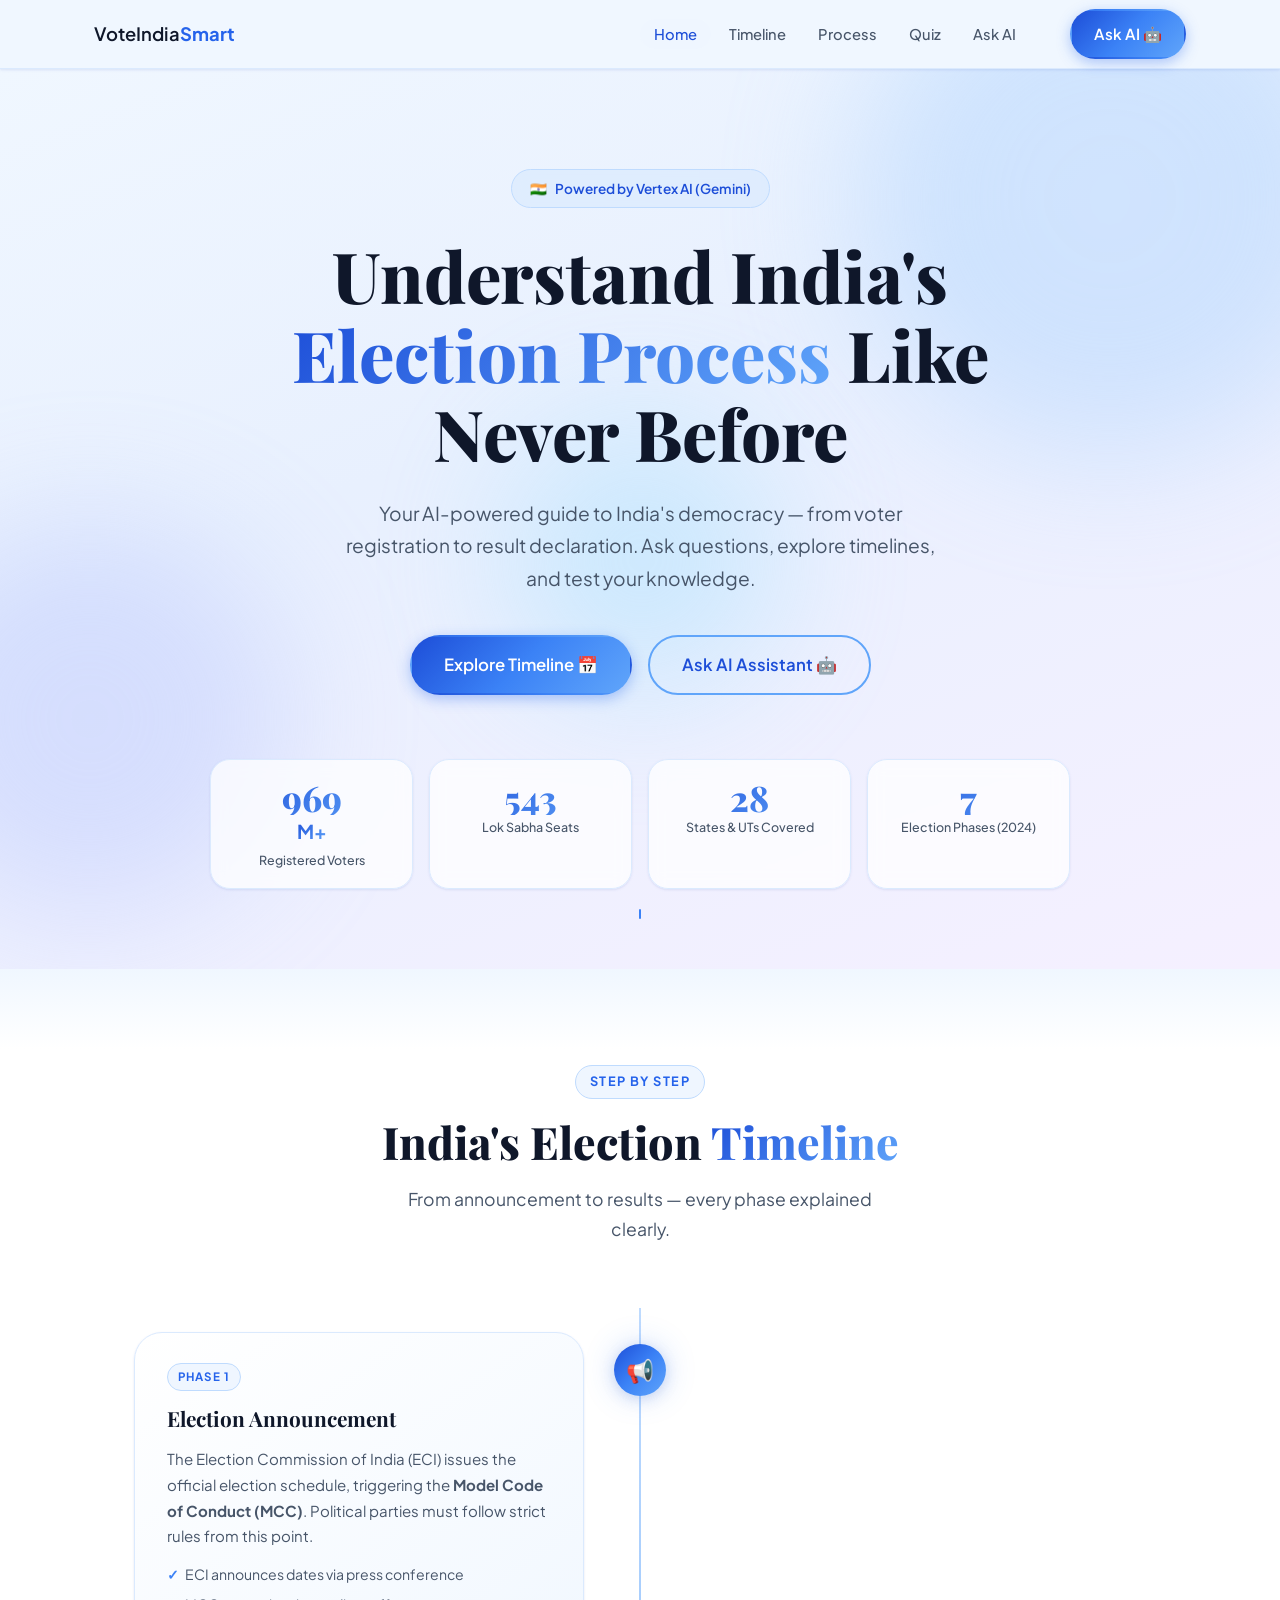
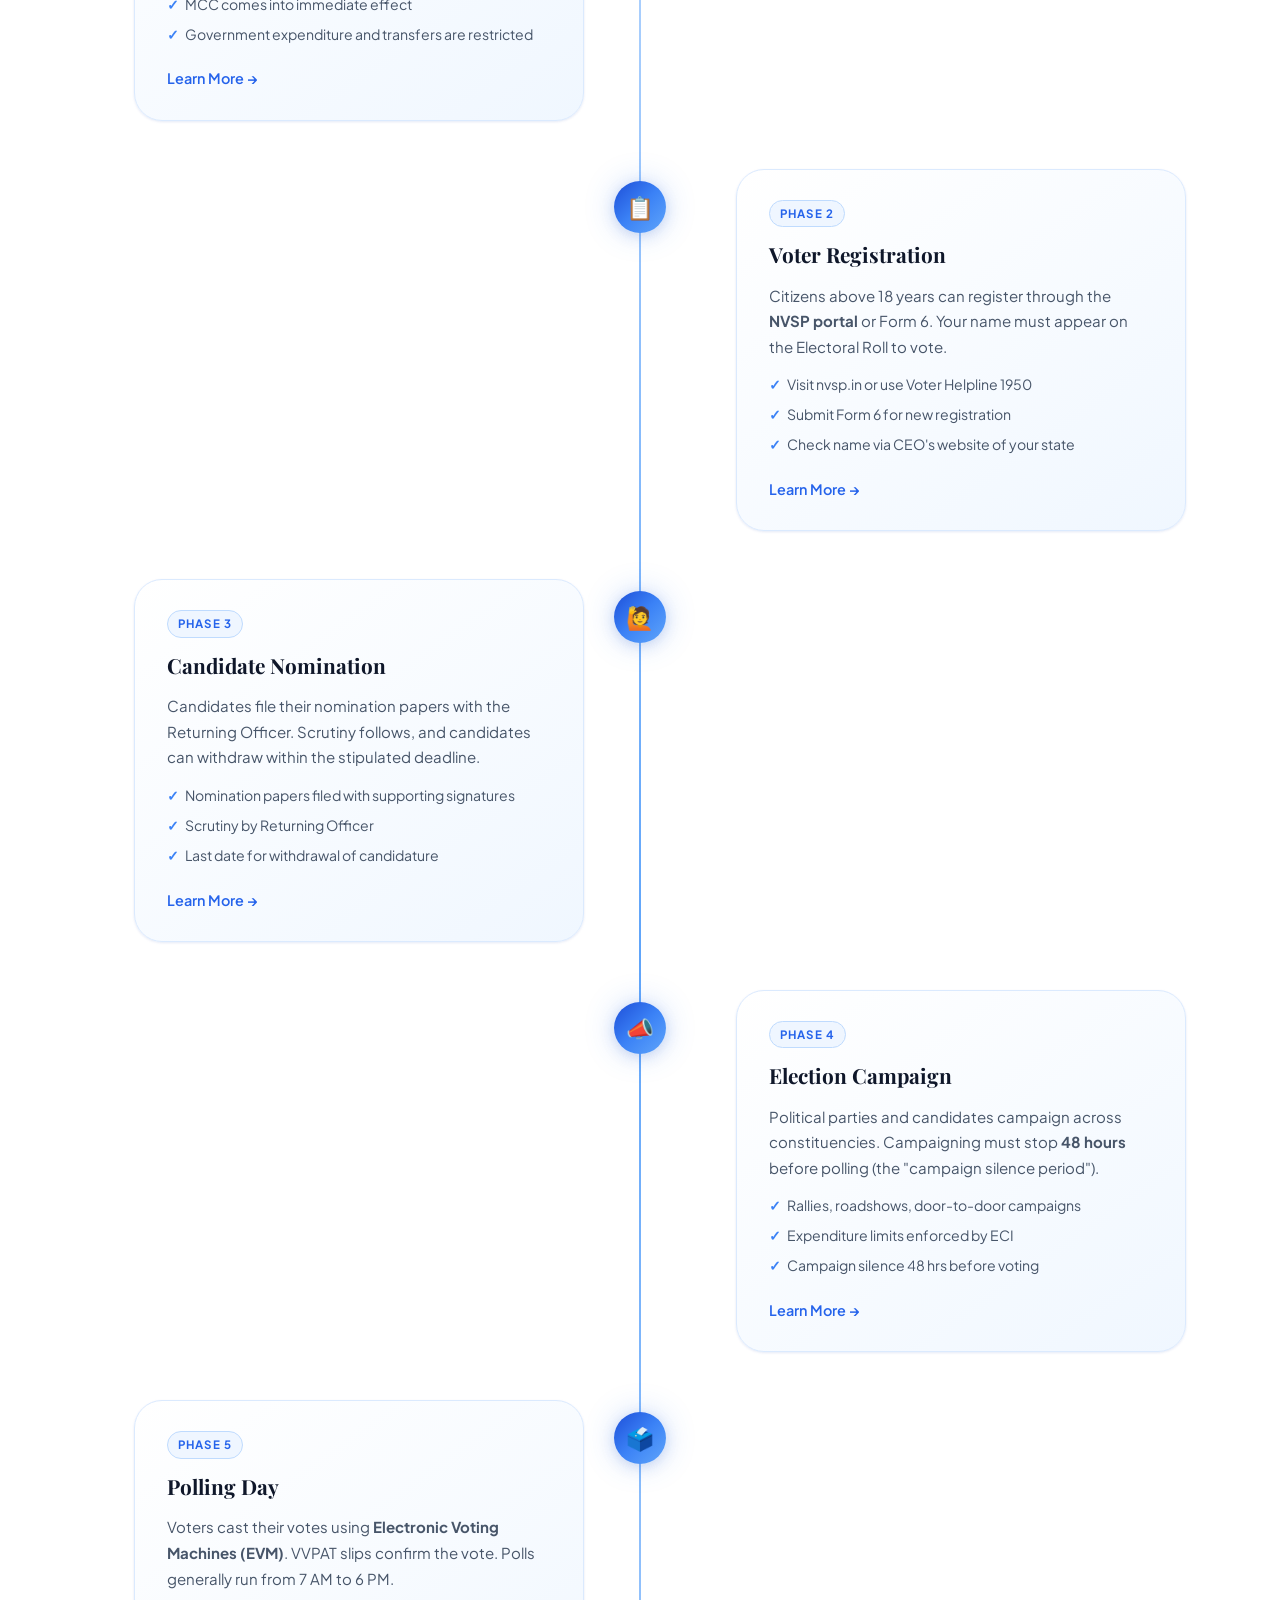
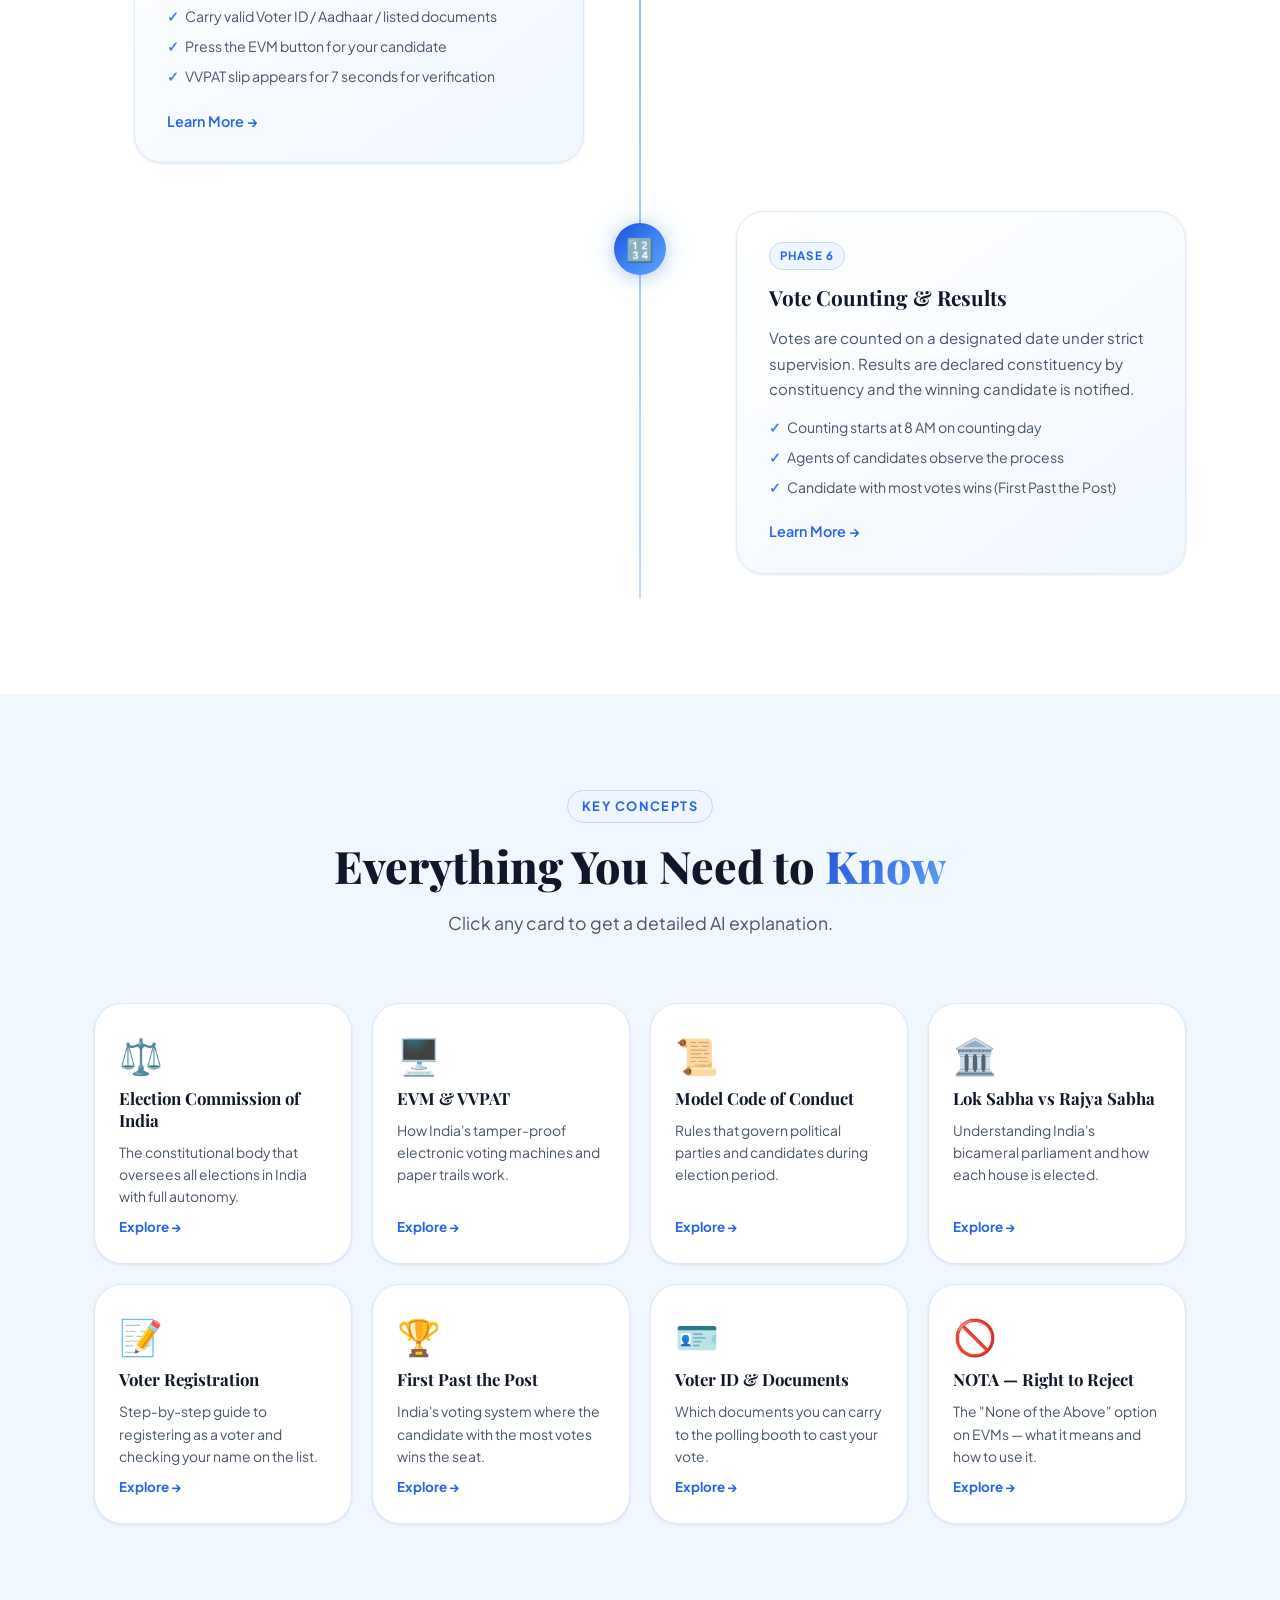
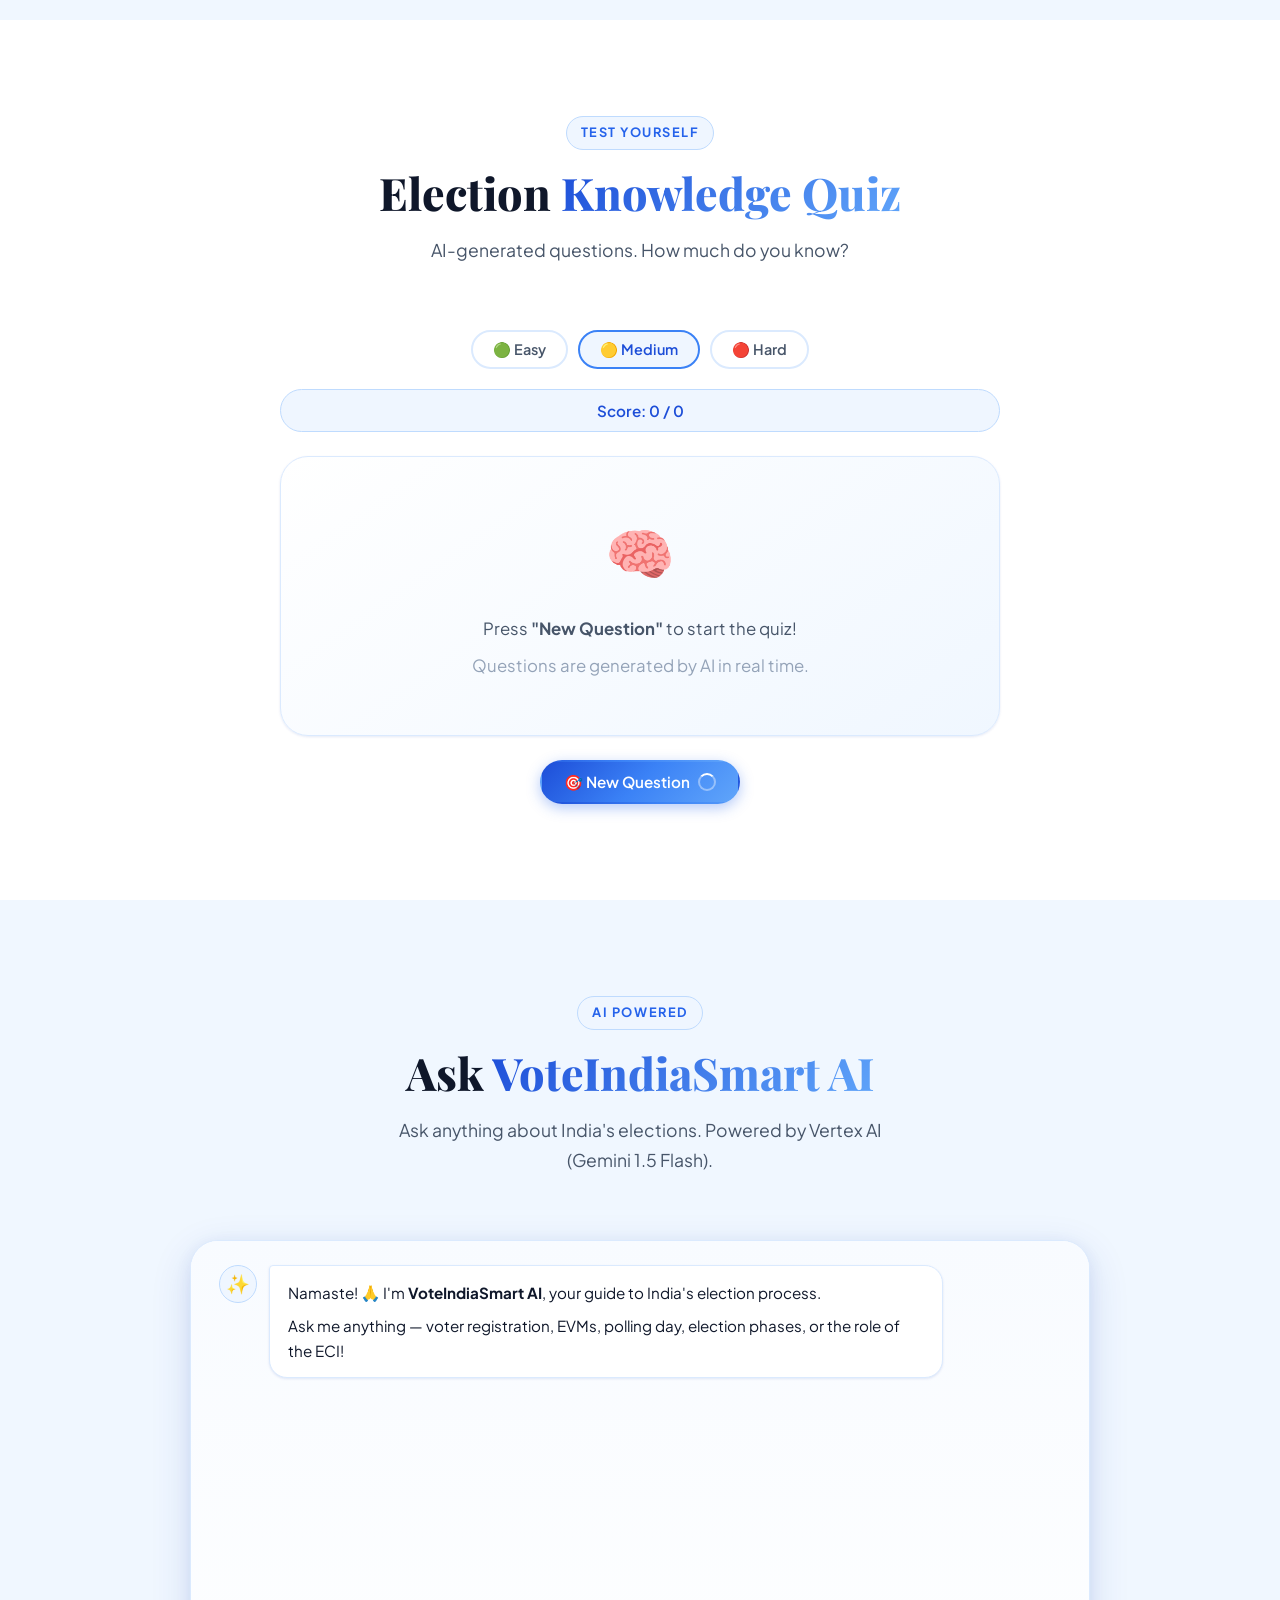
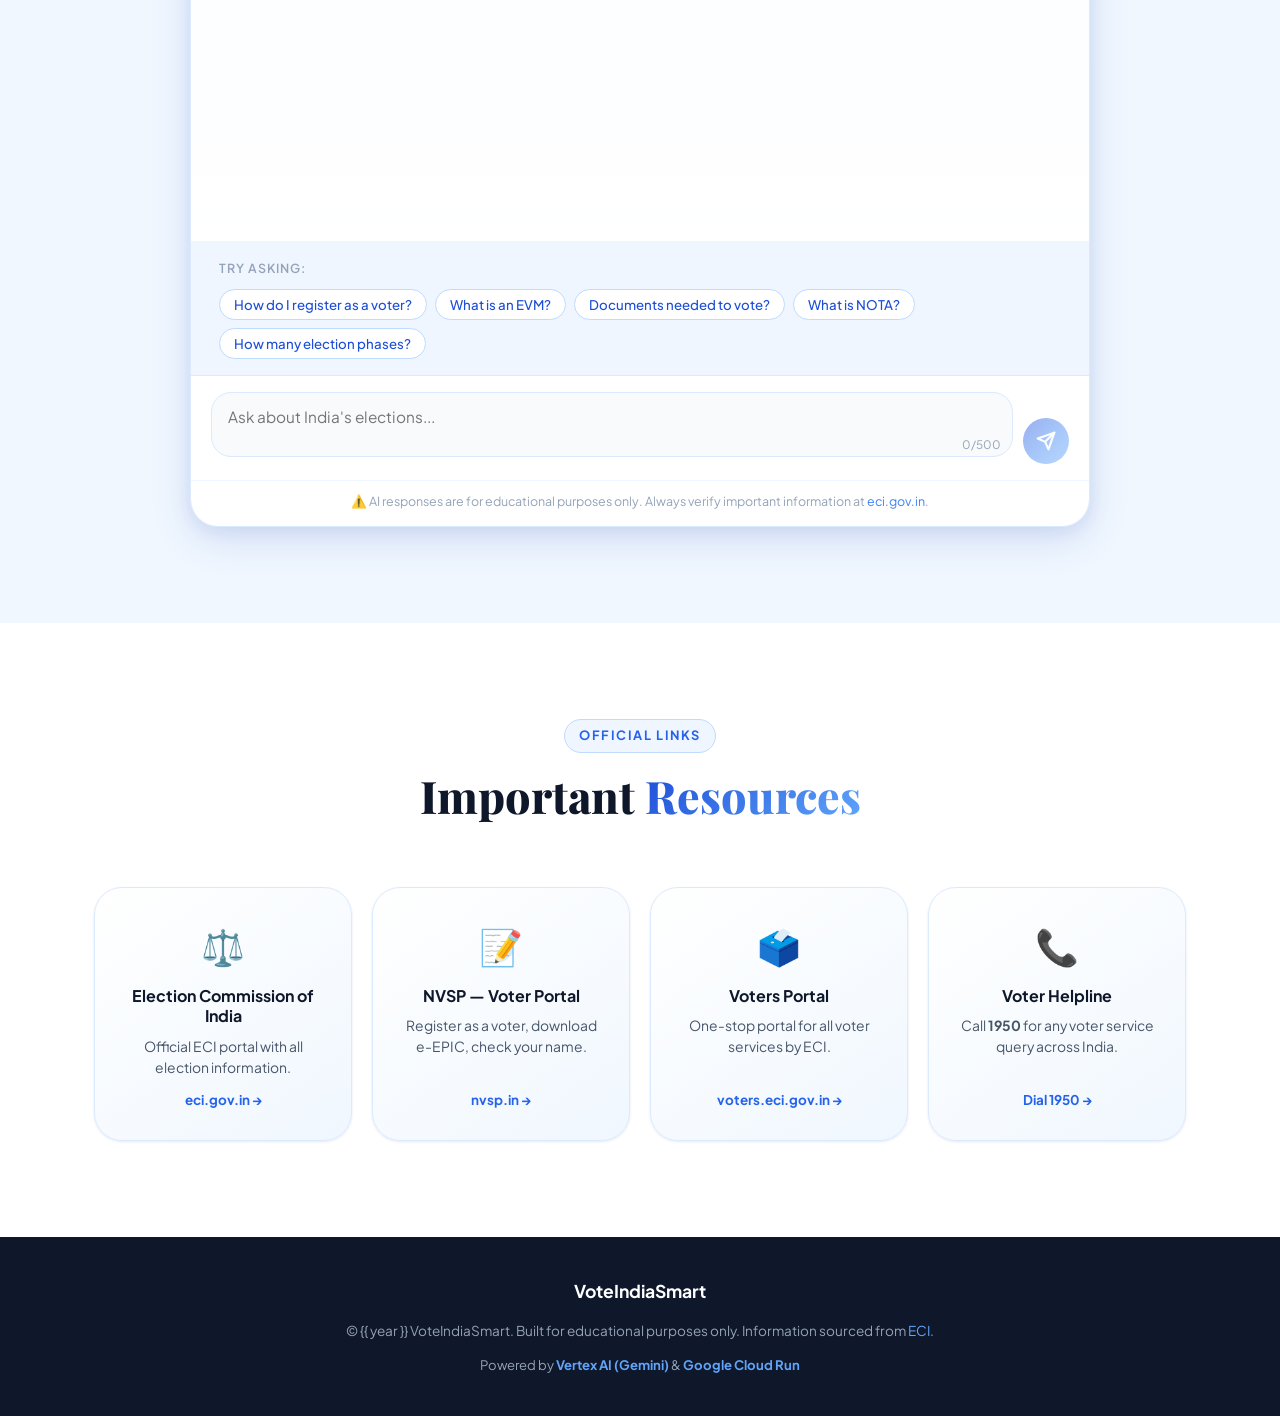
==== commit 75aeffa3: "UI Updates: new VoteIndiaSmart logo, avatar change, expanded chat, and asterisk stripping" ====
--- a/election-assistant/templates/index.html
+++ b/election-assistant/templates/index.html
@@ -5,9 +5,9 @@
     <meta charset="UTF-8" />
     <meta name="viewport" content="width=device-width, initial-scale=1.0" />
     <meta name="description"
-        content="VoteSmart India — Learn everything about India's election process interactively." />
+        content="VoteIndiaSmart — Learn everything about India's election process interactively." />
     <meta name="robots" content="index, follow" />
-    <title>VoteSmart India — Election Education Assistant</title>
+    <title>VoteIndiaSmart — Election Education Assistant</title>
 
     <!-- Google Fonts -->
     <link rel="preconnect" href="https://fonts.googleapis.com" />
@@ -31,9 +31,8 @@
   ══════════════════════════════════════ -->
     <header class="header" id="header">
         <nav class="nav container">
-            <a href="#" class="nav__logo" aria-label="VoteSmart India Home">
-                <span class="nav__logo-icon">🗳️</span>
-                <span class="nav__logo-text">VoteSmart <strong>India</strong></span>
+            <a href="#" class="nav__logo" aria-label="VoteIndiaSmart Home">
+                <span class="nav__logo-text">VoteIndia<strong style="color: var(--blue-600)">Smart</strong></span>
             </a>
 
             <ul class="nav__links" role="list">
@@ -457,7 +456,7 @@
             <div class="container">
                 <div class="section__header reveal">
                     <span class="section__label">AI Powered</span>
-                    <h2 class="section__title">Ask <span class="gradient-text">VoteSmart AI</span></h2>
+                    <h2 class="section__title">Ask <span class="gradient-text">VoteIndiaSmart AI</span></h2>
                     <p class="section__subtitle">
                         Ask anything about India's elections. Powered by Vertex AI (Gemini 1.5 Flash).
                     </p>
@@ -469,9 +468,9 @@
                         aria-live="polite">
                         <!-- Welcome message -->
                         <div class="chat__message chat__message--bot" id="welcomeMsg">
-                            <div class="chat__avatar" aria-hidden="true">🤖</div>
+                            <div class="chat__avatar" aria-hidden="true">✨</div>
                             <div class="chat__bubble">
-                                <p>Namaste! 🙏 I'm <strong>VoteSmart AI</strong>, your guide to India's election
+                                <p>Namaste! 🙏 I'm <strong>VoteIndiaSmart AI</strong>, your guide to India's election
                                     process.</p>
                                 <p>Ask me anything — voter registration, EVMs, polling day, election phases, or the role
                                     of the ECI!</p>
@@ -573,11 +572,10 @@
     <footer class="footer" role="contentinfo">
         <div class="container footer__inner">
             <div class="footer__brand">
-                <span>🗳️</span>
-                <strong>VoteSmart India</strong>
+                <strong>VoteIndiaSmart</strong>
             </div>
             <p class="footer__copy">
-                © {{ year }} VoteSmart India. Built for educational purposes only.
+                © {{ year }} VoteIndiaSmart. Built for educational purposes only.
                 Information sourced from <a href="https://eci.gov.in" target="_blank" rel="noopener noreferrer">ECI</a>.
             </p>
             <p class="footer__tech">
--- a/election-assistant/static/css/style.css
+++ b/election-assistant/static/css/style.css
@@ -1097,7 +1097,7 @@
 }
 
 .chat-wrapper {
-    max-width: 780px;
+    max-width: 900px;
     margin-inline: auto;
     background: var(--white);
     border-radius: var(--radius-xl);
@@ -1107,7 +1107,7 @@
 }
 
 .chat__window {
-    height: 420px;
+    height: 600px;
     overflow-y: auto;
     padding: 24px 28px;
     display: flex;
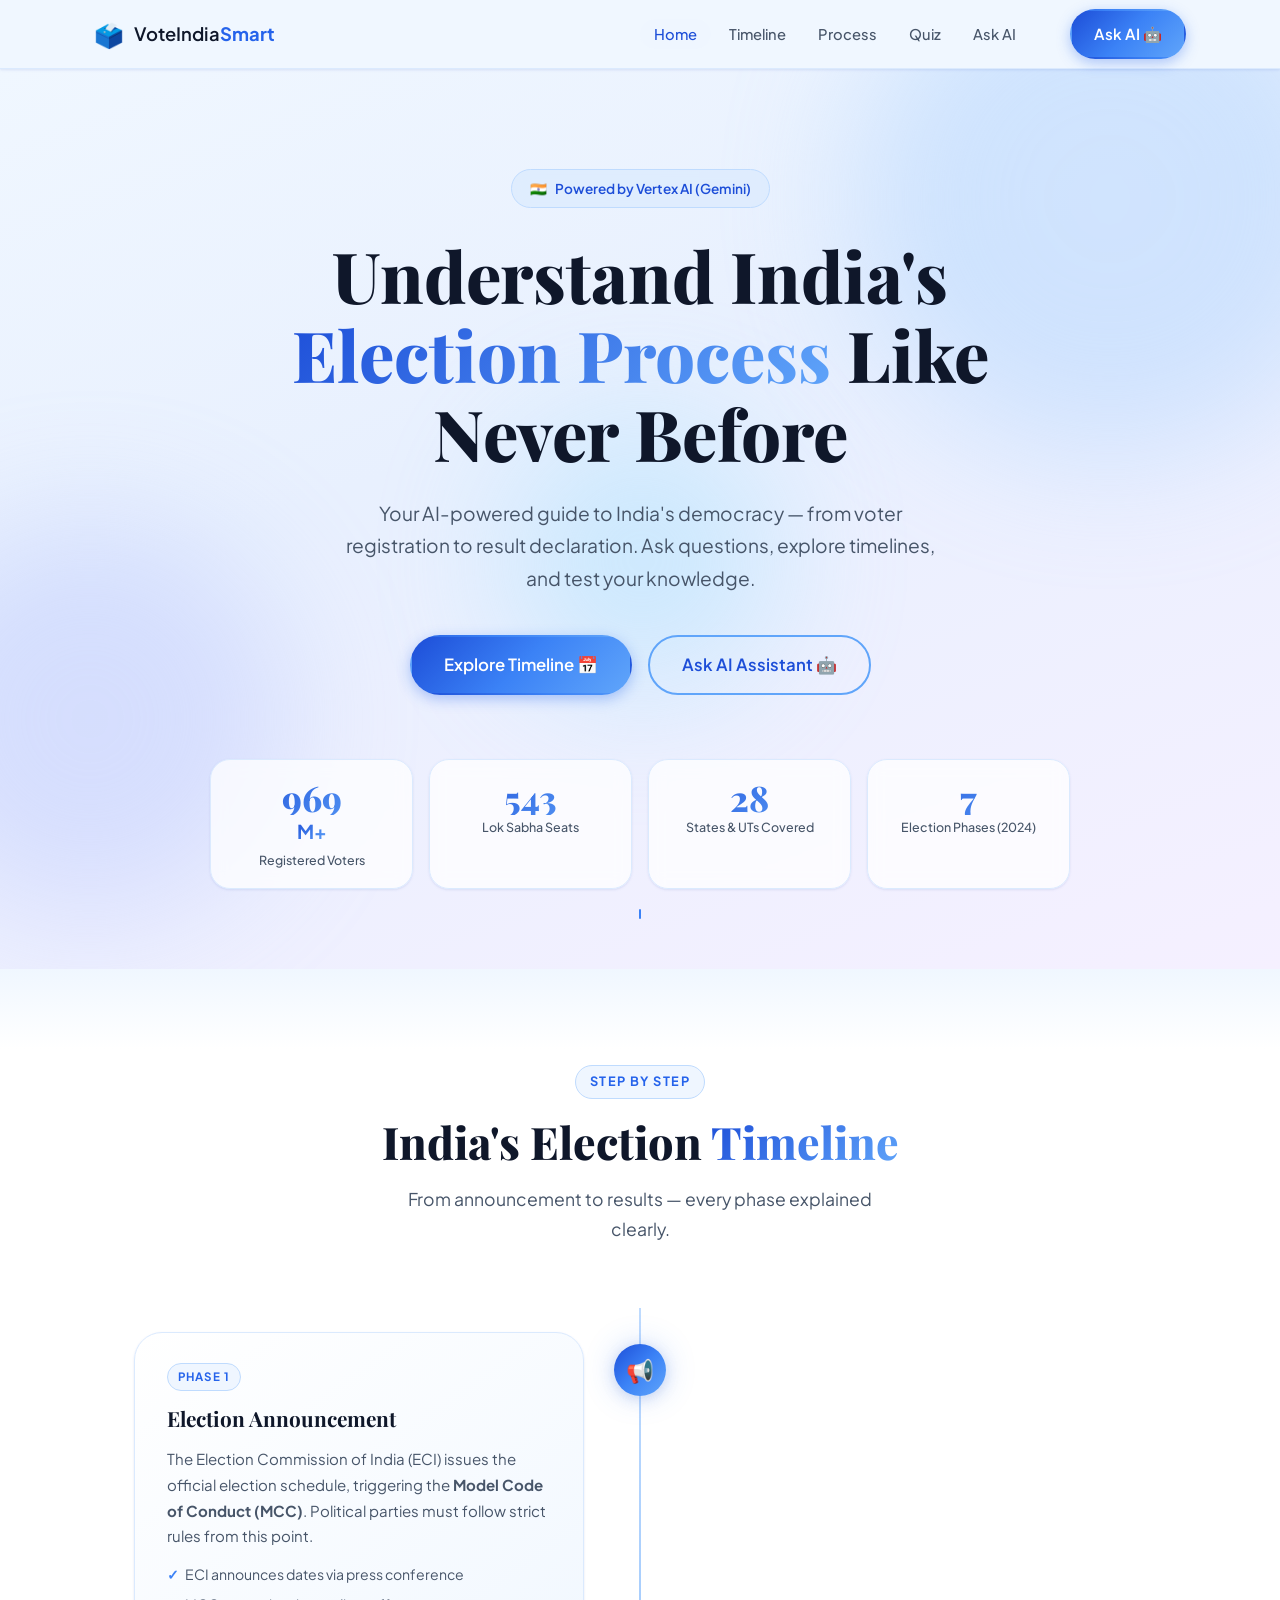
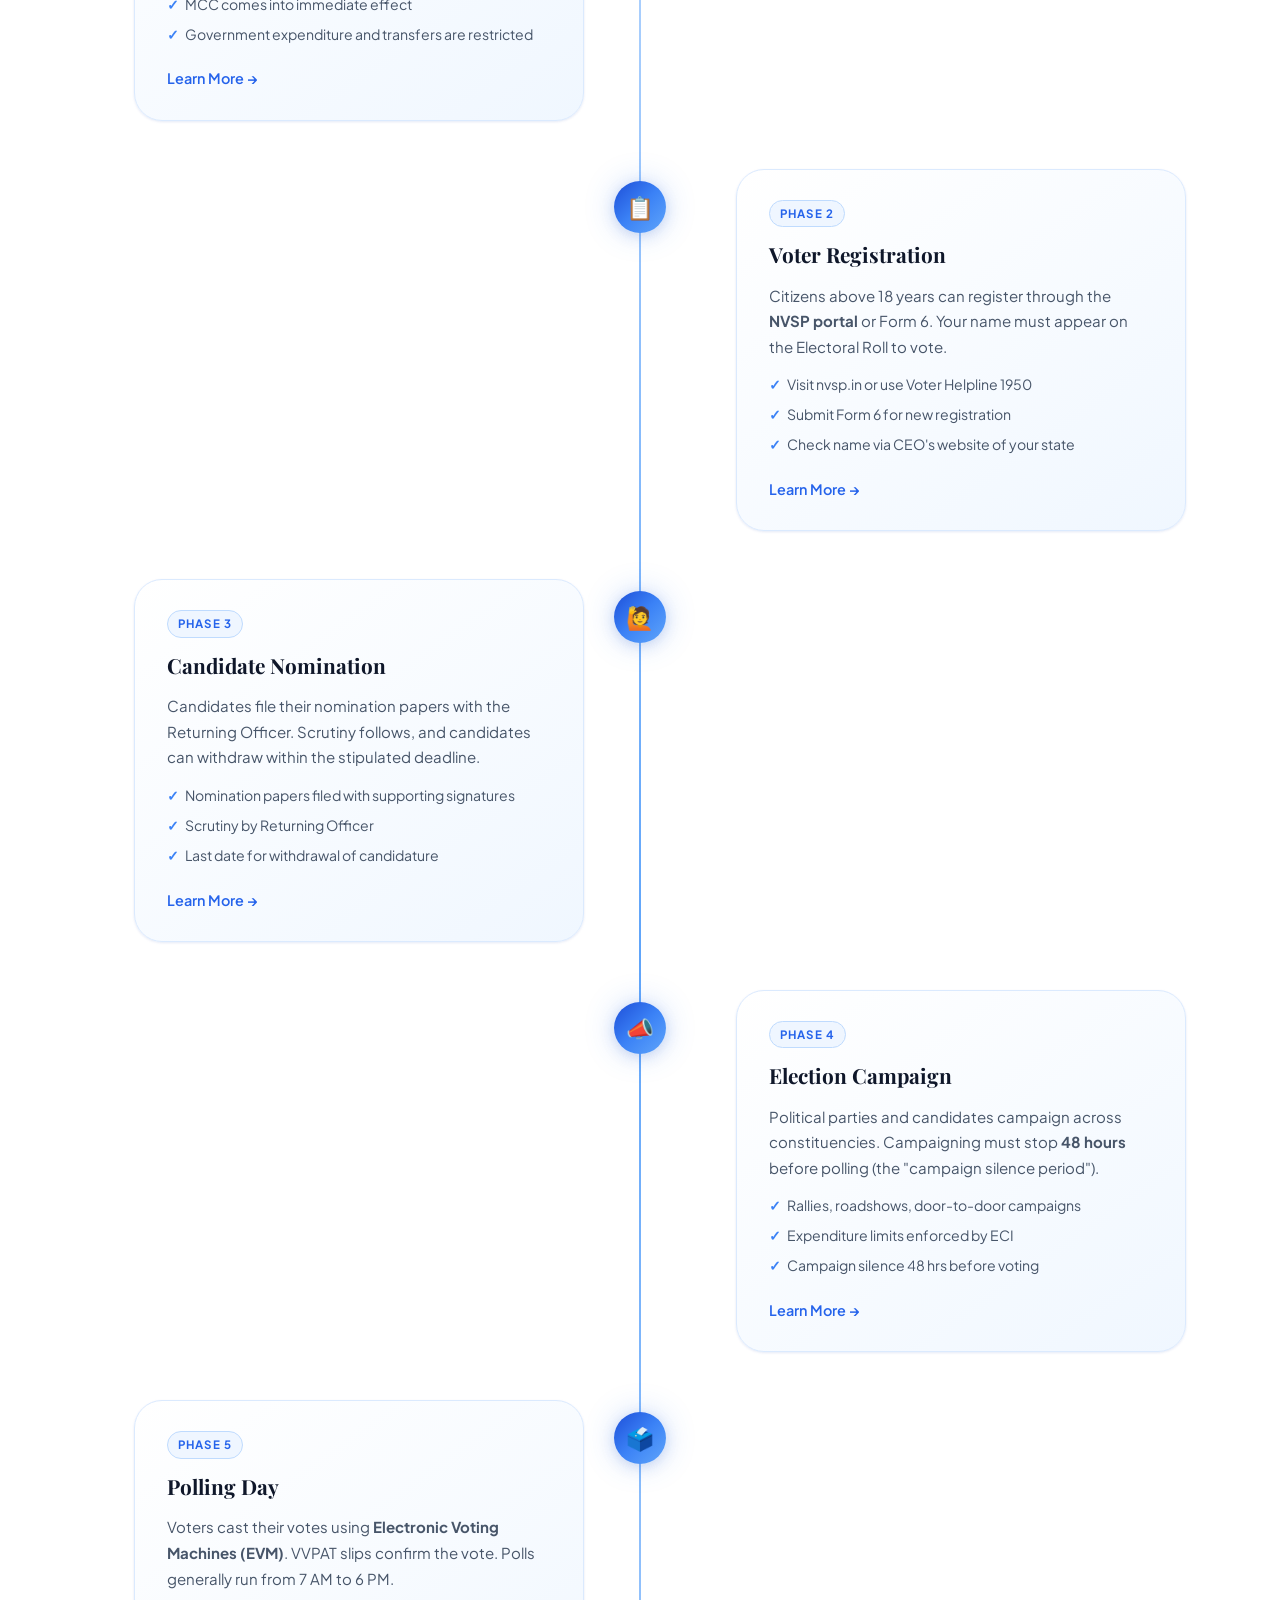
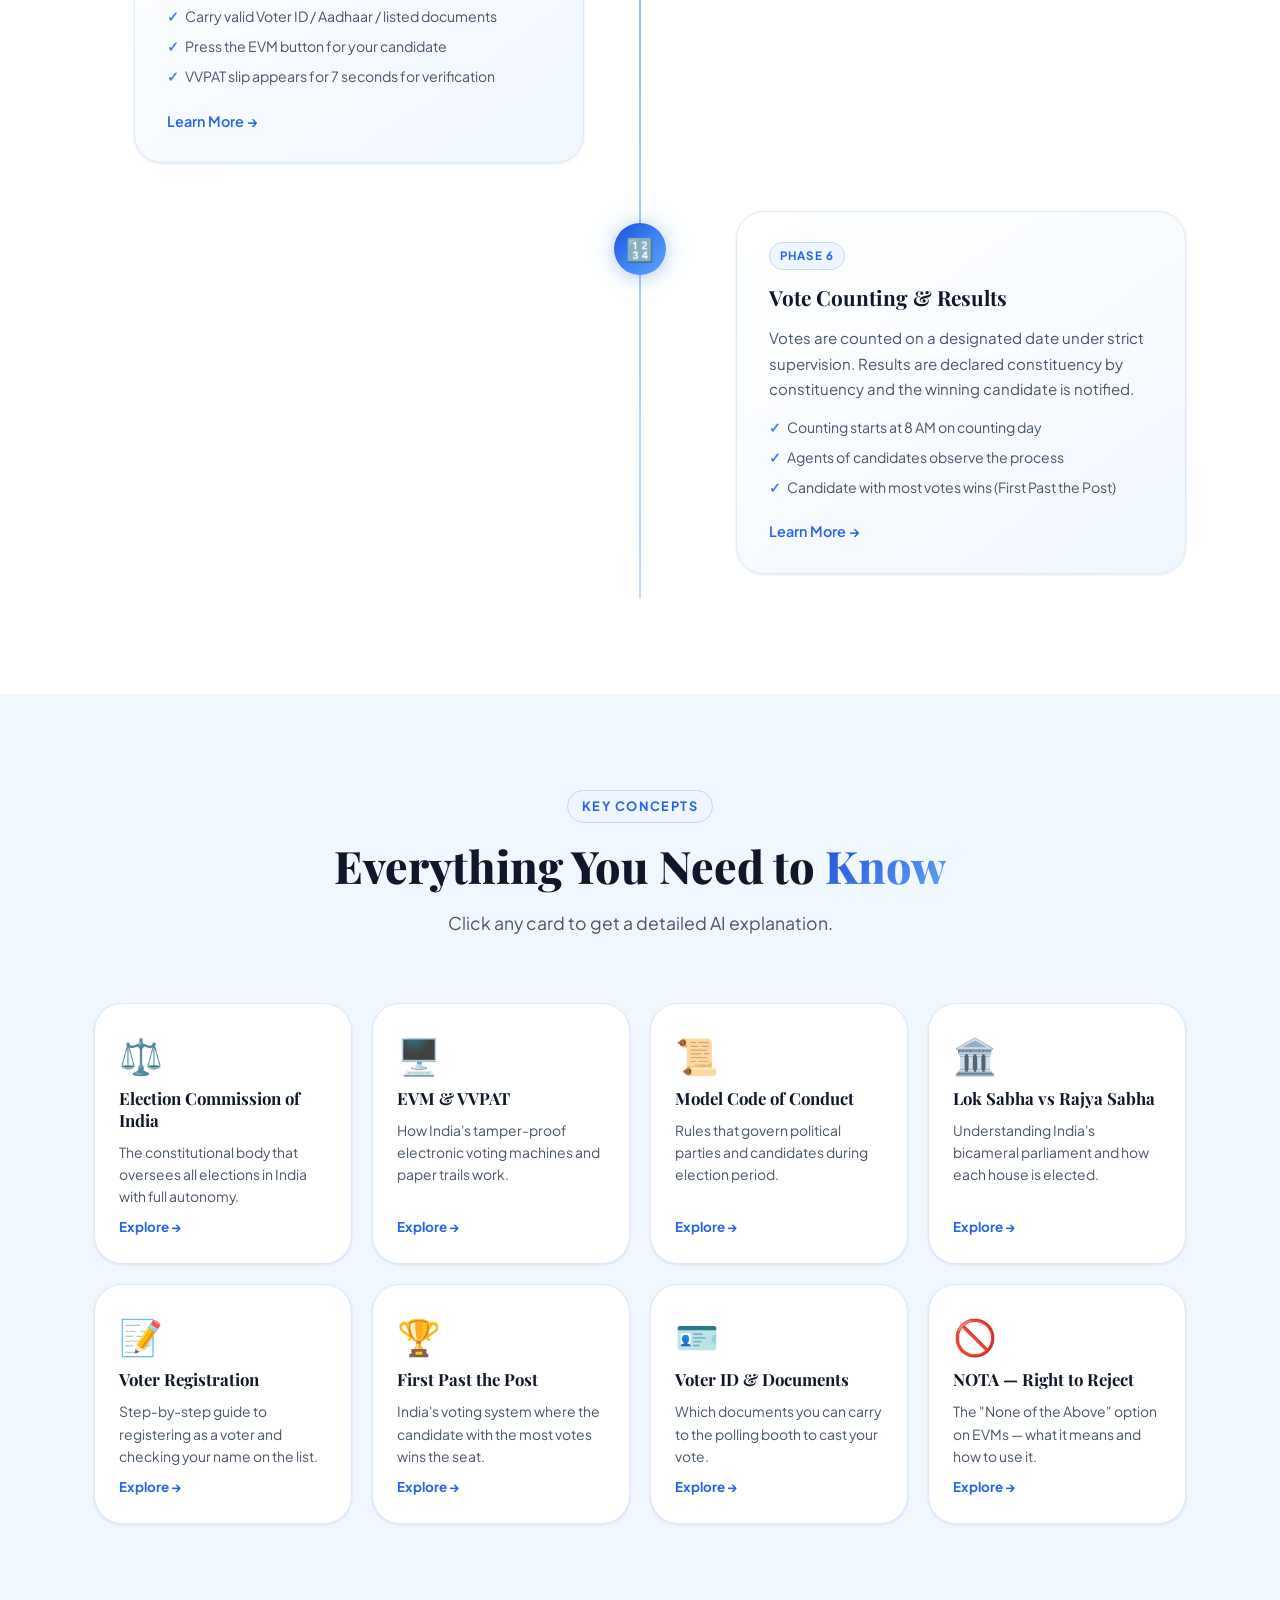
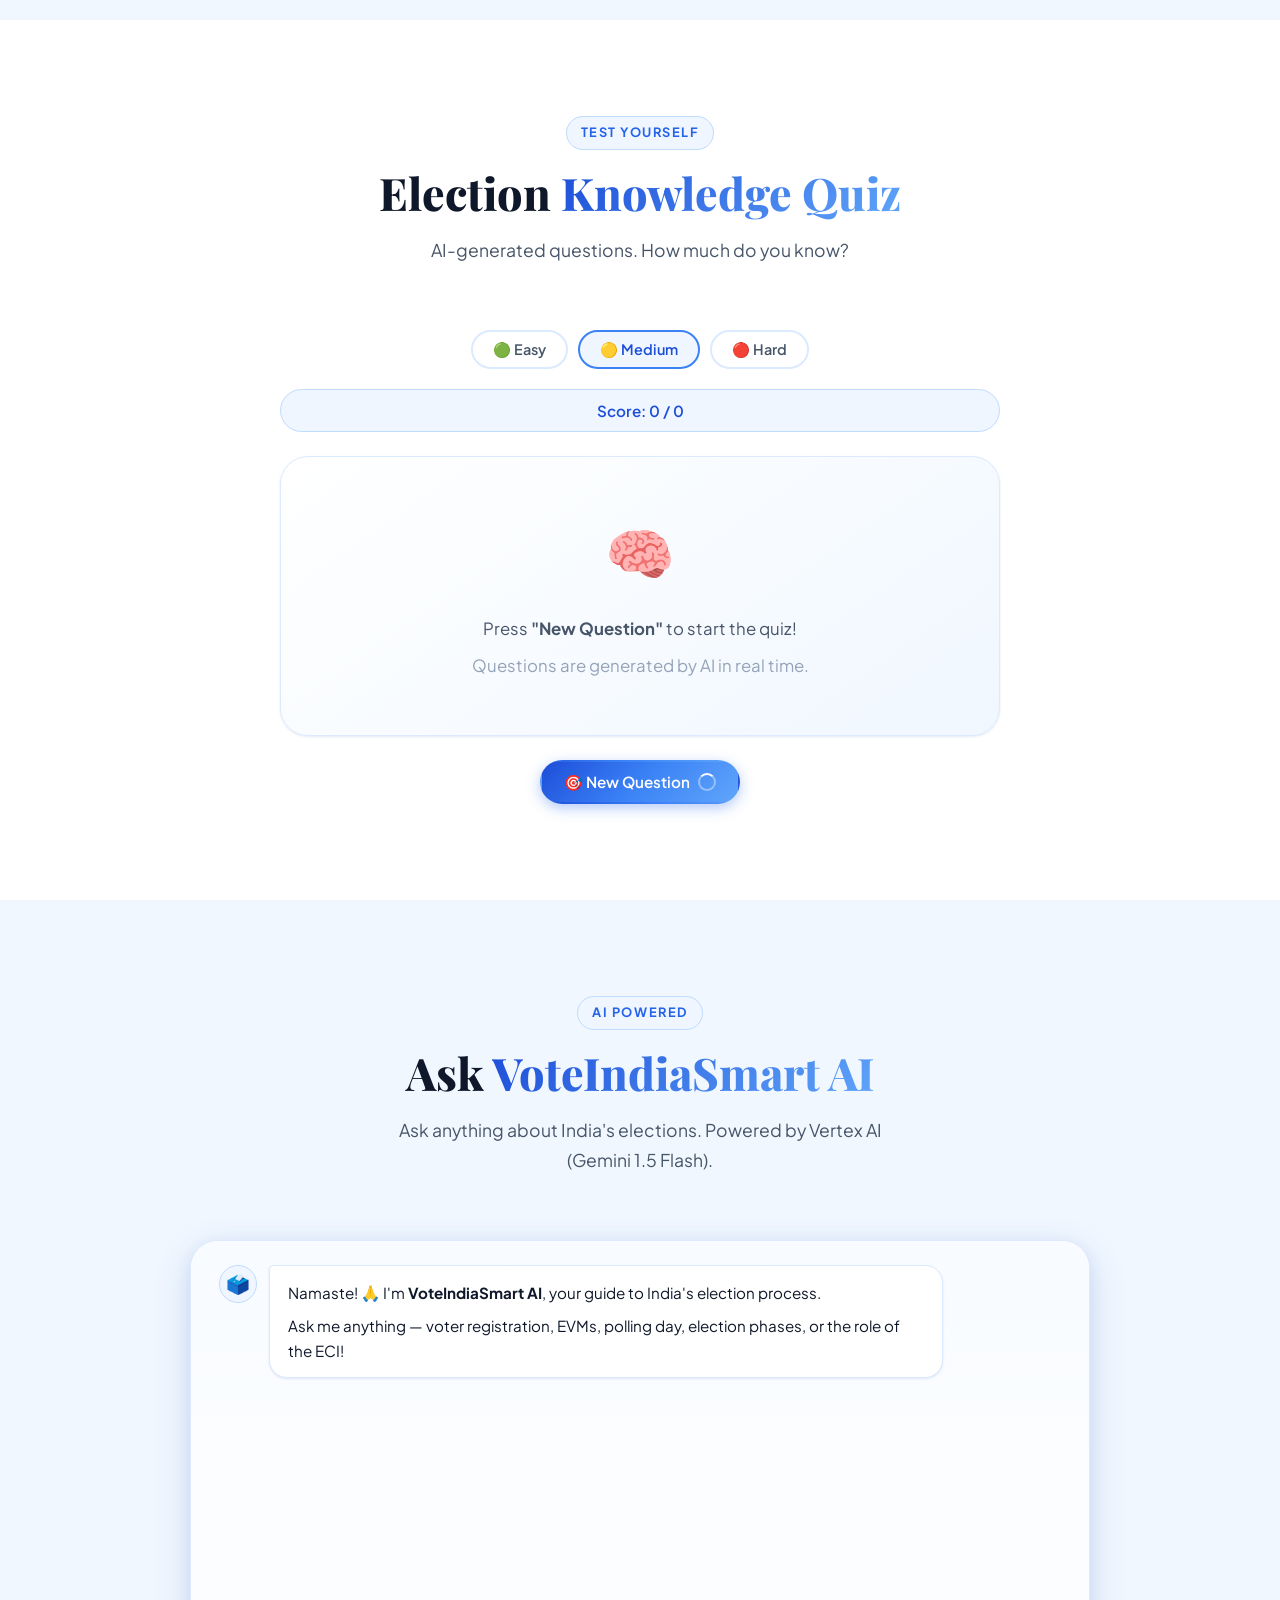
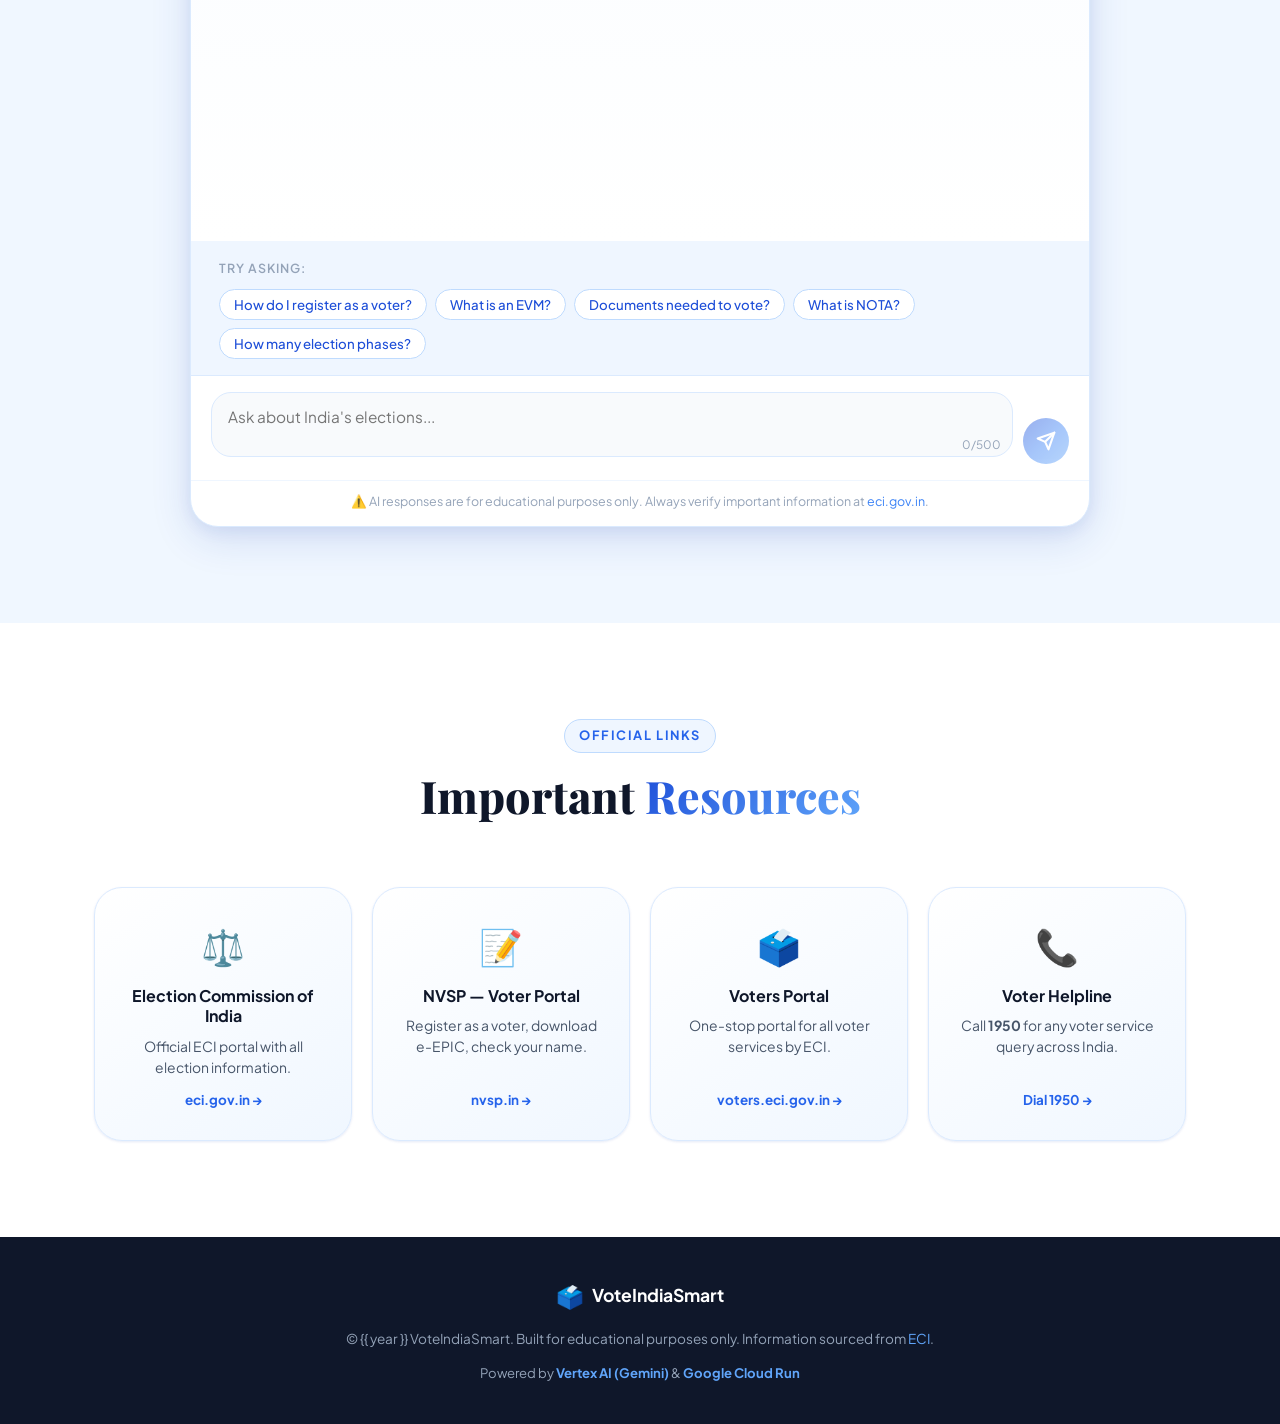
==== commit 6e4dabaf: "Fix conversation history length error and restore logo icon" ====
--- a/election-assistant/templates/index.html
+++ b/election-assistant/templates/index.html
@@ -32,6 +32,7 @@
     <header class="header" id="header">
         <nav class="nav container">
             <a href="#" class="nav__logo" aria-label="VoteIndiaSmart Home">
+                <span class="nav__logo-icon">🗳️</span>
                 <span class="nav__logo-text">VoteIndia<strong style="color: var(--blue-600)">Smart</strong></span>
             </a>
 
@@ -468,7 +469,7 @@
                         aria-live="polite">
                         <!-- Welcome message -->
                         <div class="chat__message chat__message--bot" id="welcomeMsg">
-                            <div class="chat__avatar" aria-hidden="true">✨</div>
+                            <div class="chat__avatar" aria-hidden="true">🗳️</div>
                             <div class="chat__bubble">
                                 <p>Namaste! 🙏 I'm <strong>VoteIndiaSmart AI</strong>, your guide to India's election
                                     process.</p>
@@ -572,6 +573,7 @@
     <footer class="footer" role="contentinfo">
         <div class="container footer__inner">
             <div class="footer__brand">
+                <span>🗳️</span>
                 <strong>VoteIndiaSmart</strong>
             </div>
             <p class="footer__copy">
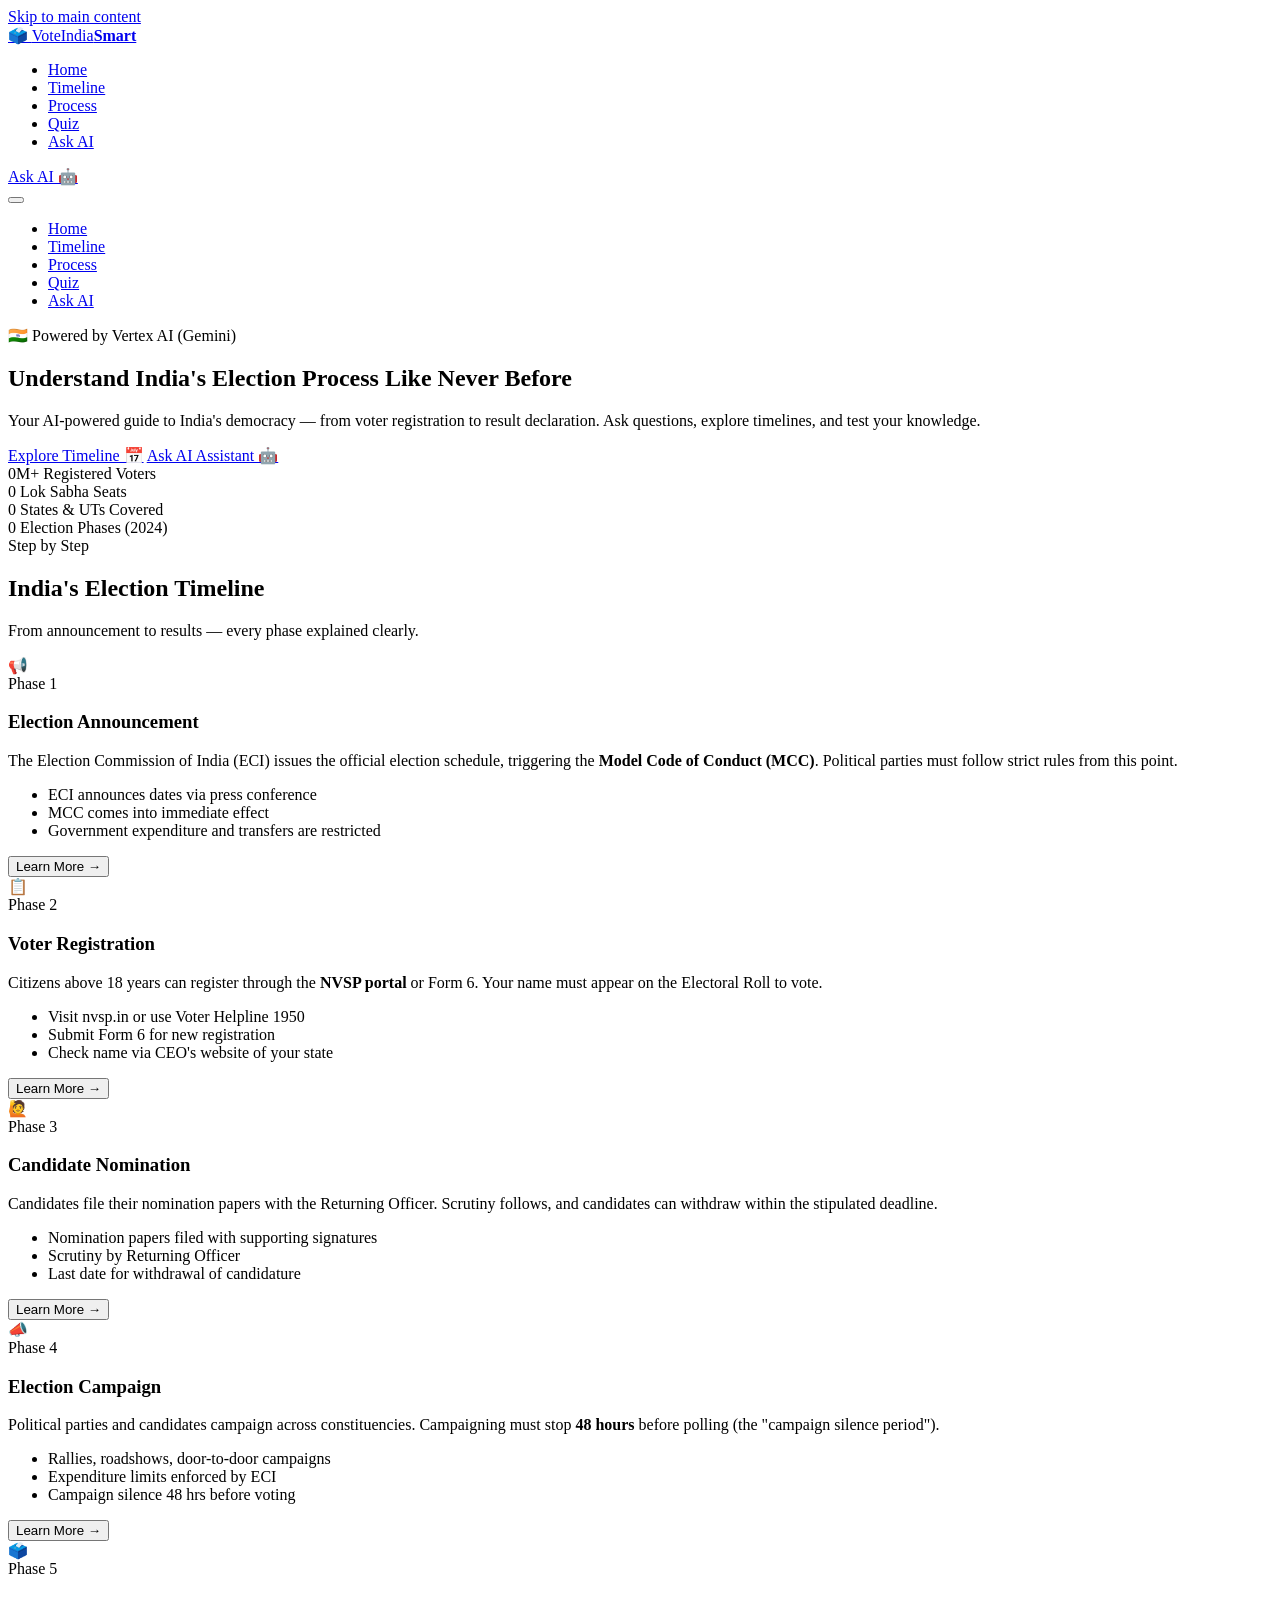
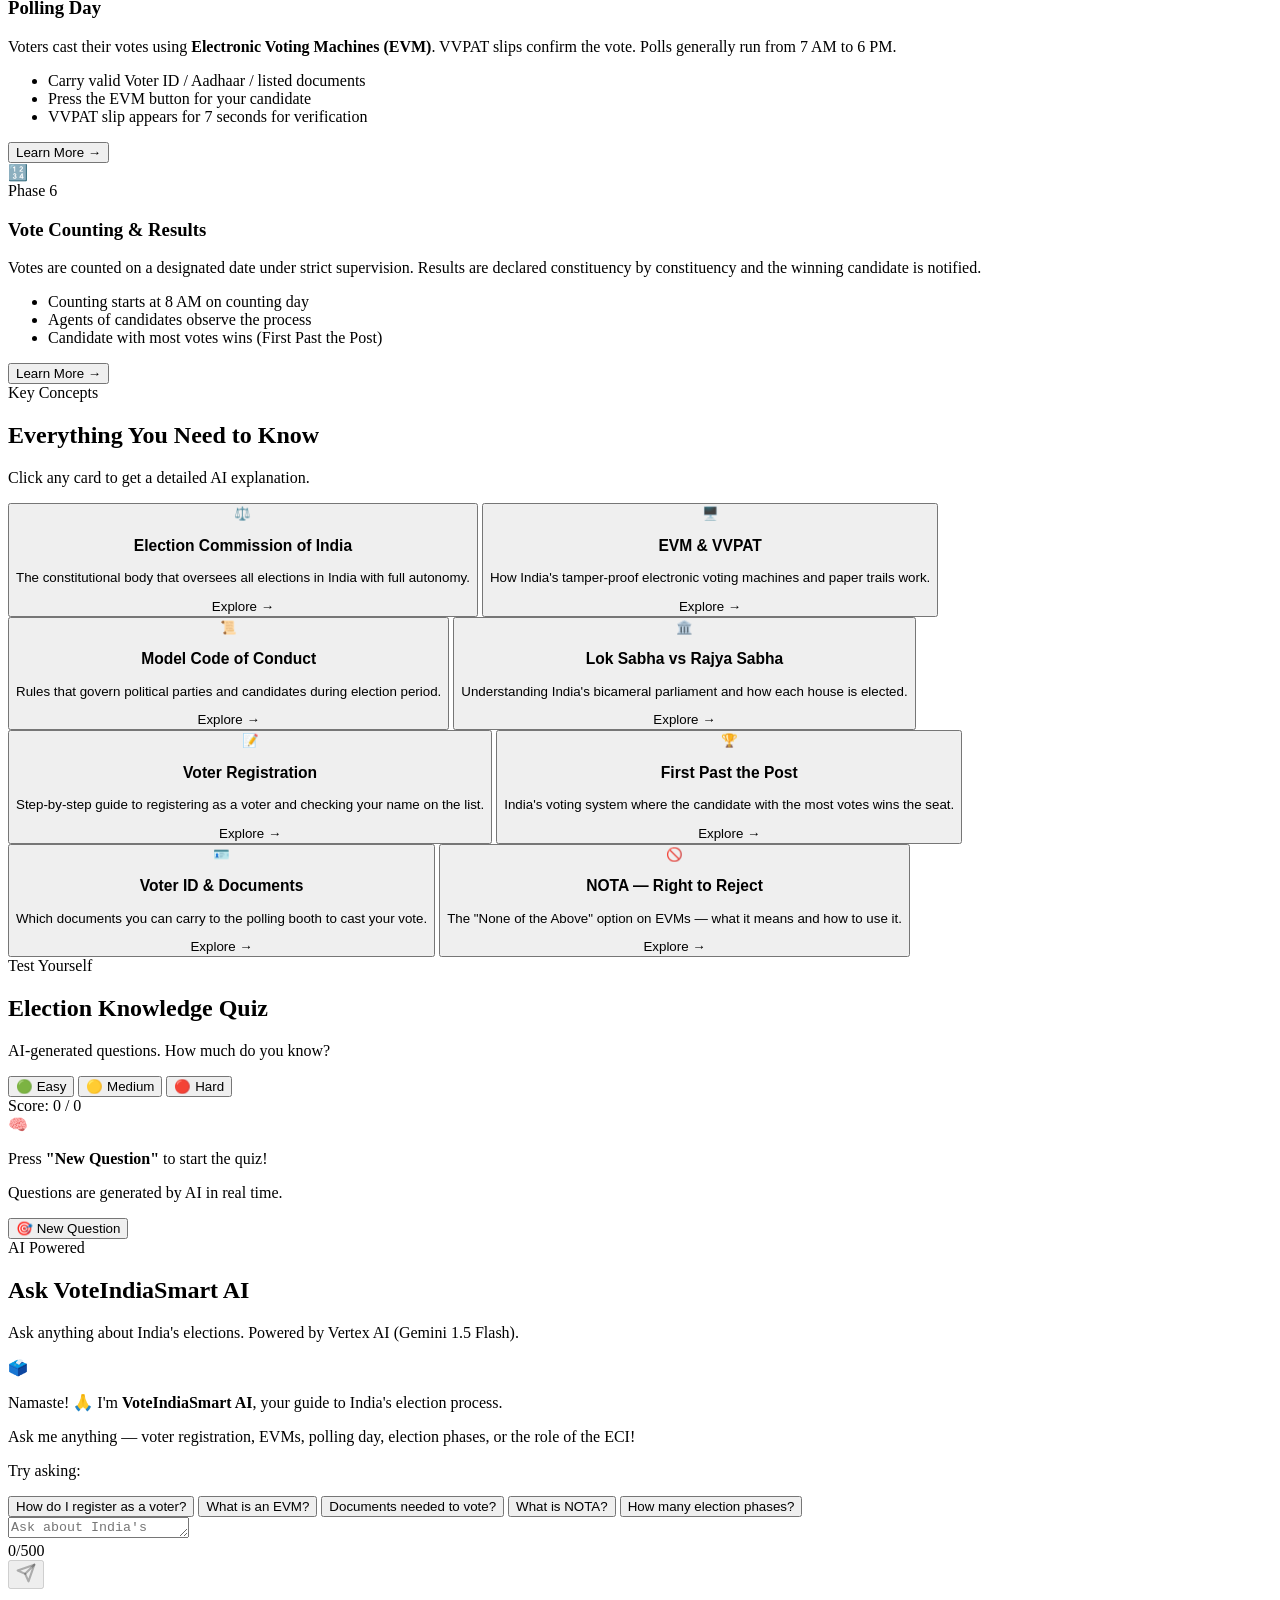
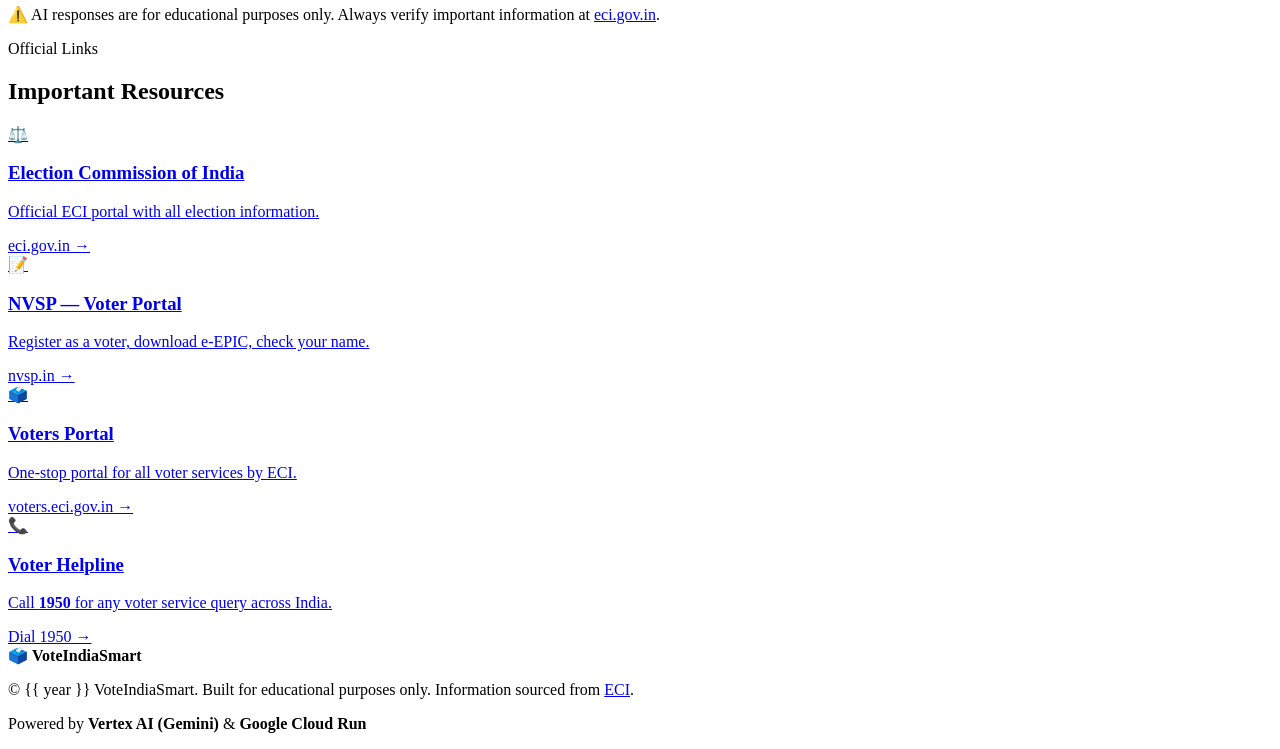
==== commit 6d08baab: "feat: add tests, Google Translate, fix static paths, update CSP, add skip-links" ====
--- a/election-assistant/templates/index.html
+++ b/election-assistant/templates/index.html
@@ -17,14 +17,26 @@
         rel="stylesheet" />
 
     <!-- Main Stylesheet -->
-    <link rel="stylesheet" href="../static/css/style.css" />
+    <link rel="stylesheet" href="/static/css/style.css" />
 
     <!-- Favicon (inline SVG data URI) -->
     <link rel="icon"
         href="data:image/svg+xml,<svg xmlns='http://www.w3.org/2000/svg' viewBox='0 0 100 100'><text y='.9em' font-size='90'>🗳️</text></svg>" />
+        
+    <!-- Google Translate -->
+    <script type="text/javascript">
+        function googleTranslateElementInit() {
+            new google.translate.TranslateElement(
+                { pageLanguage: 'en', includedLanguages: 'hi,en,ta,te,bn,mr,gu,kn,ml,pa', layout: google.translate.TranslateElement.InlineLayout.SIMPLE },
+                'google_translate_element'
+            );
+        }
+    </script>
+    <script src="//translate.google.com/translate_a/element.js?cb=googleTranslateElementInit" defer></script>
 </head>
 
 <body>
+    <a href="#main" class="skip-link">Skip to main content</a>
 
     <!-- ══════════════════════════════════════
        HEADER / NAVBAR
@@ -32,8 +44,8 @@
     <header class="header" id="header">
         <nav class="nav container">
             <a href="#" class="nav__logo" aria-label="VoteIndiaSmart Home">
-                <span class="nav__logo-icon">🗳️</span>
-                <span class="nav__logo-text">VoteIndia<strong style="color: var(--blue-600)">Smart</strong></span>
+                <span class="nav__logo-icon" aria-hidden="true">🗳️</span>
+                <span class="nav__logo-text">VoteIndia<strong class="nav__logo-highlight">Smart</strong></span>
             </a>
 
             <ul class="nav__links" role="list">
@@ -45,6 +57,7 @@
             </ul>
 
             <a href="#chat" class="btn btn--primary nav__cta">Ask AI 🤖</a>
+            <div id="google_translate_element" style="margin-left: 8px;"></div>
 
             <!-- Mobile hamburger -->
             <button class="nav__hamburger" id="navHamburger" aria-label="Toggle menu" aria-expanded="false">
@@ -64,7 +77,7 @@
         </div>
     </header>
 
-    <main>
+    <main id="main">
 
         <!-- ══════════════════════════════════════
          HERO SECTION
@@ -604,7 +617,7 @@
     </div>
 
     <!-- Main JS -->
-    <script src="../static/js/main.js" defer></script>
+    <script src="/static/js/main.js" defer></script>
 </body>
 
 </html>
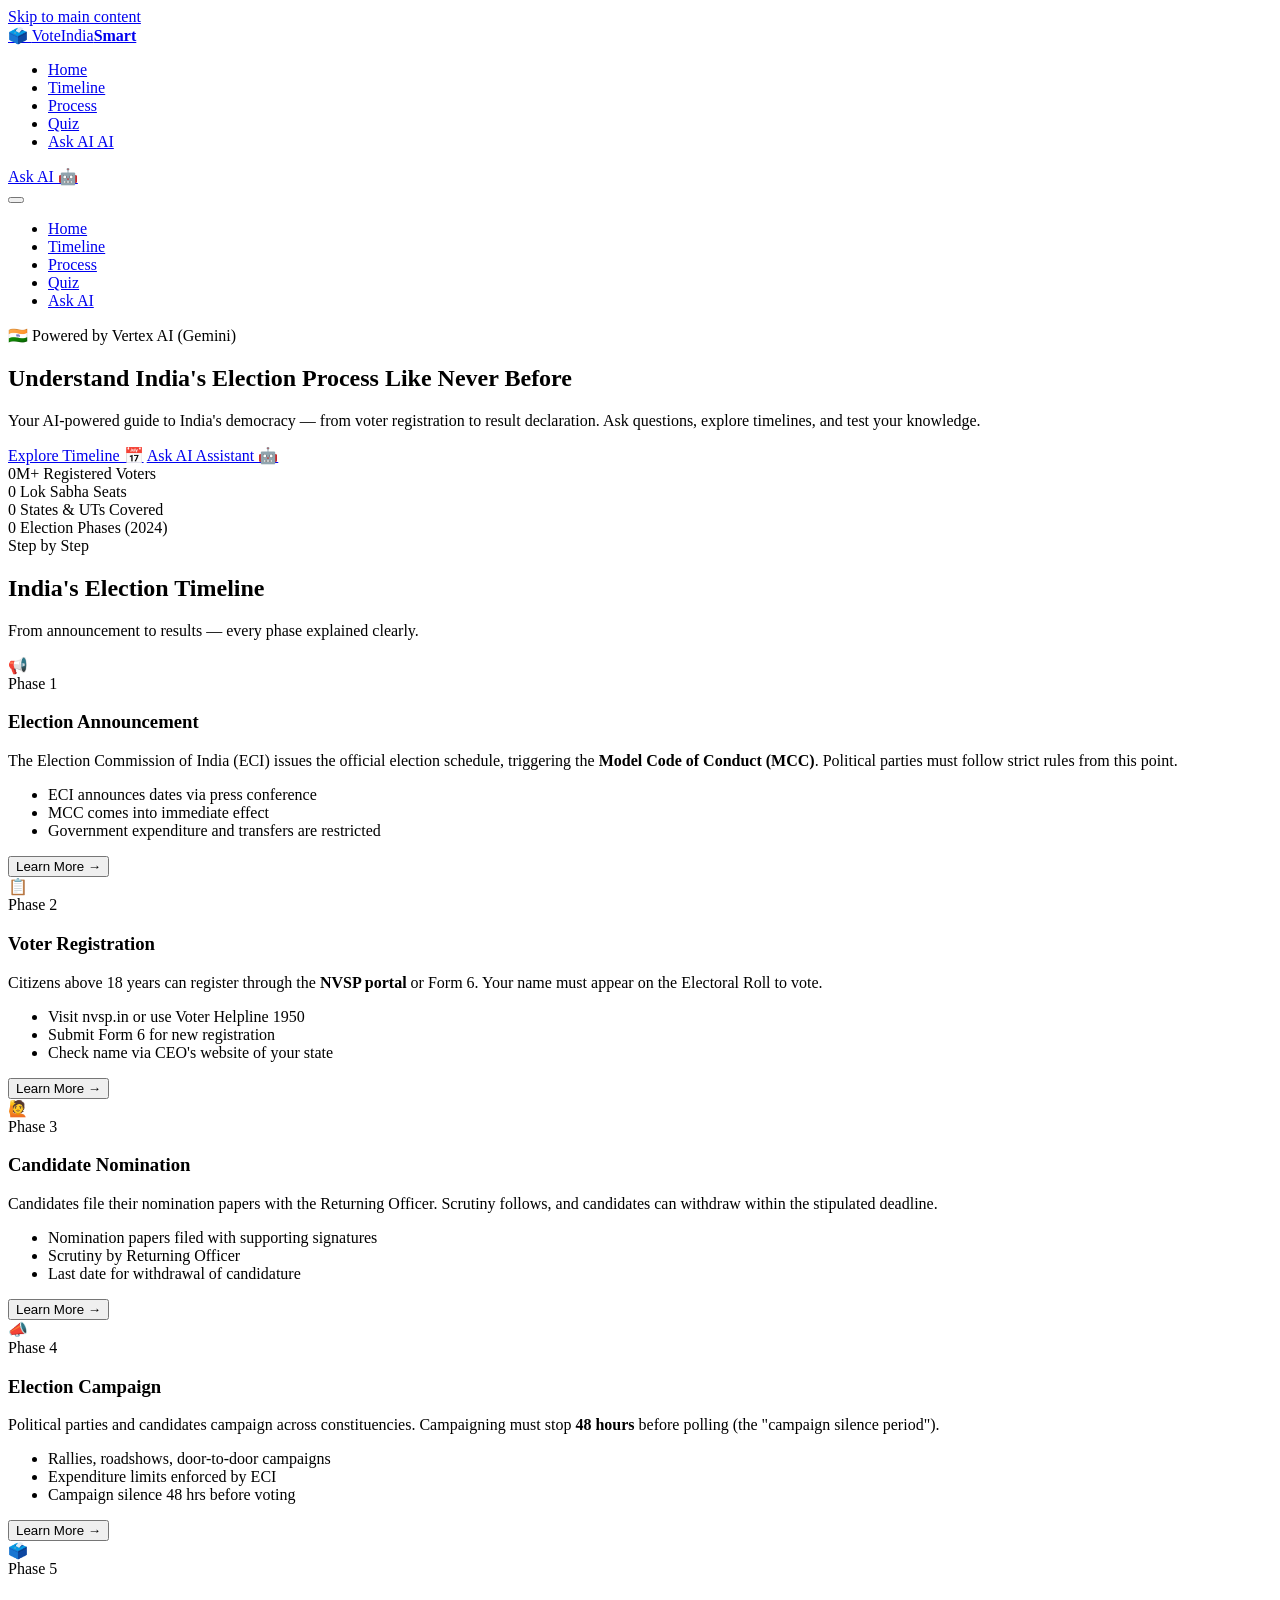
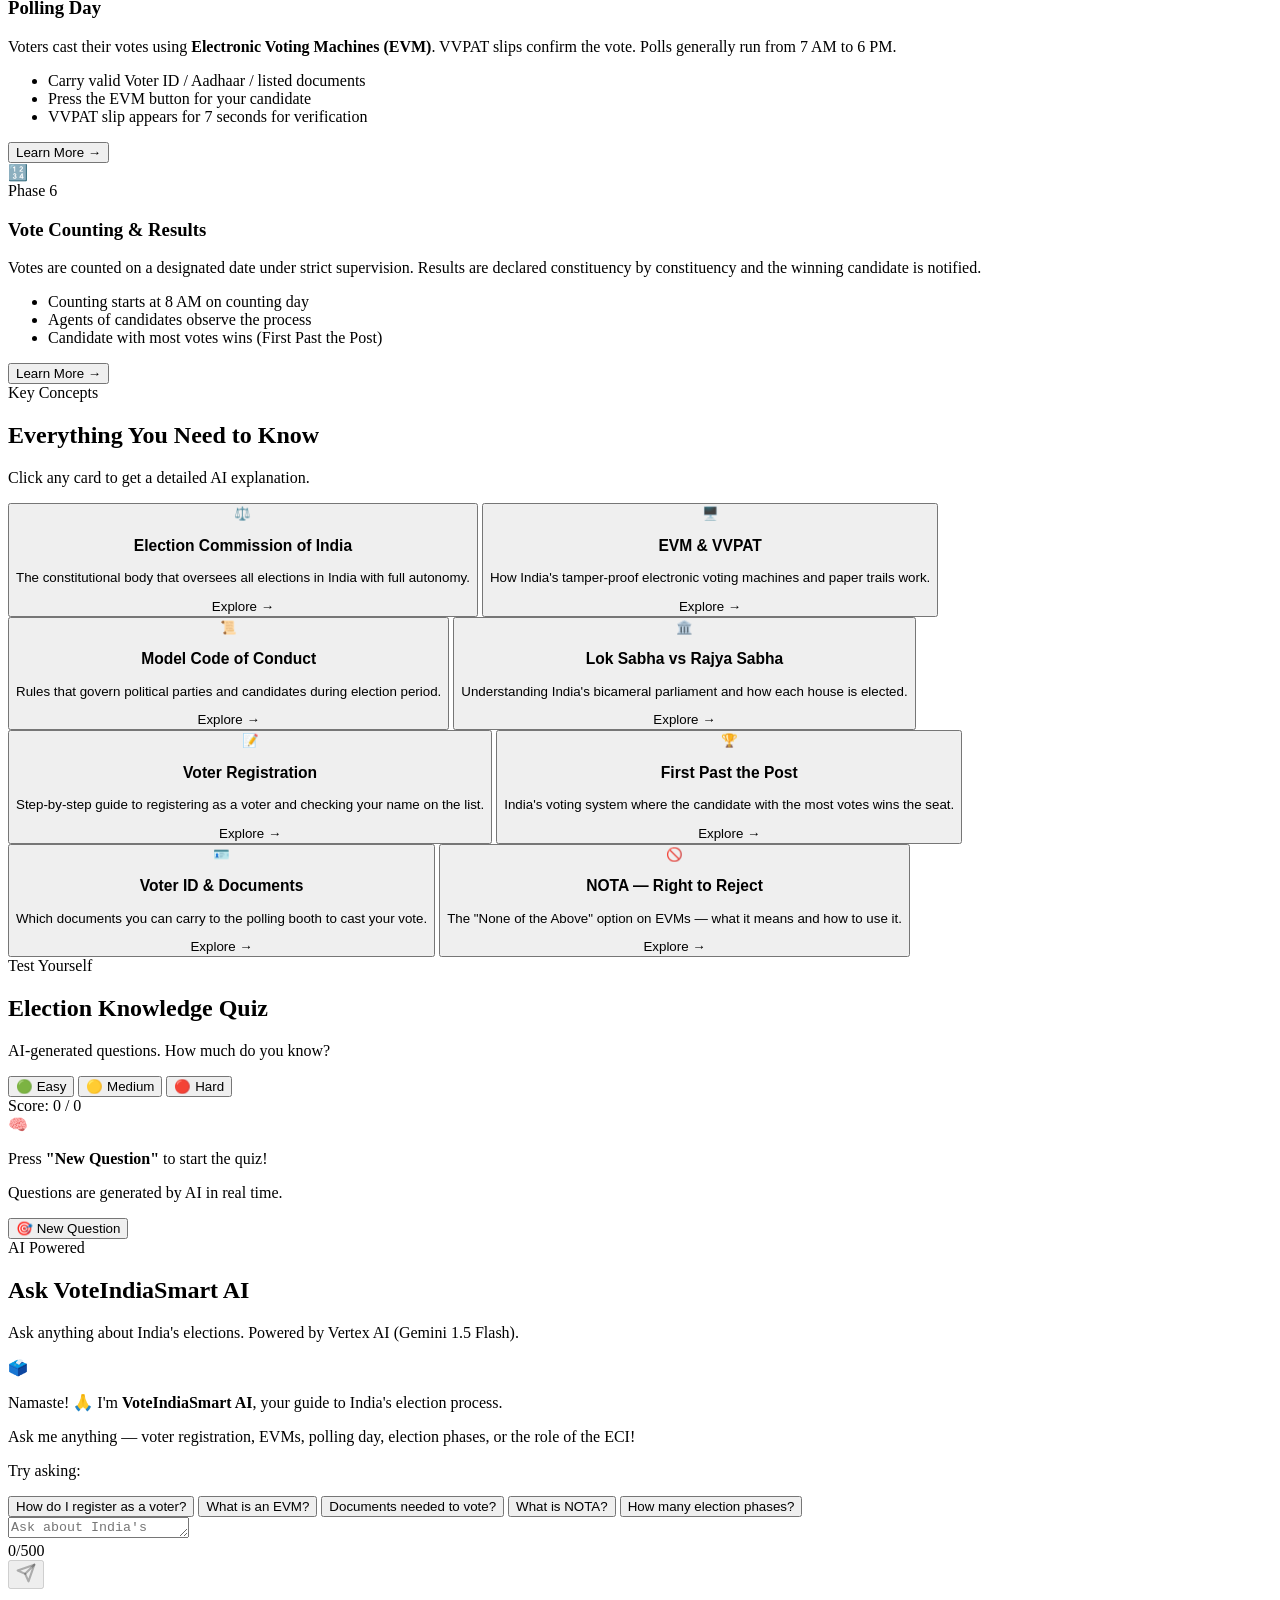
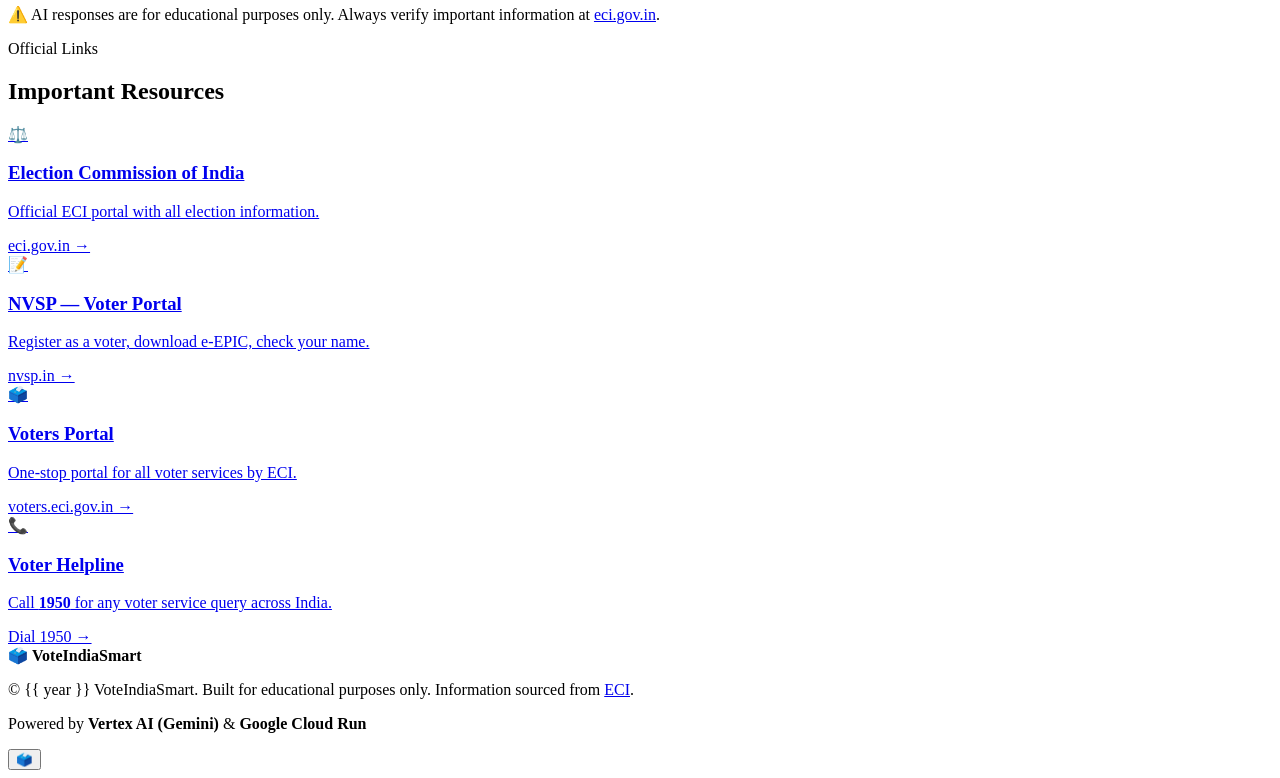
==== commit 6e588267: "feat: accessibility, async AI calls, comprehensive tests, chatbot FAB, security headers, Google Tran" ====
--- a/election-assistant/templates/index.html
+++ b/election-assistant/templates/index.html
@@ -7,40 +7,28 @@
     <meta name="description"
         content="VoteIndiaSmart — Learn everything about India's election process interactively." />
     <meta name="robots" content="index, follow" />
+    <meta name="theme-color" content="#1D4ED8" />
+    <meta property="og:title" content="VoteIndiaSmart — Election Education Assistant" />
+    <meta property="og:description" content="AI-powered guide to India's election process" />
     <title>VoteIndiaSmart — Election Education Assistant</title>
 
-    <!-- Google Fonts -->
     <link rel="preconnect" href="https://fonts.googleapis.com" />
     <link rel="preconnect" href="https://fonts.gstatic.com" crossorigin />
     <link
         href="https://fonts.googleapis.com/css2?family=Plus+Jakarta+Sans:wght@300;400;500;600;700;800&family=Playfair+Display:wght@700;800&display=swap"
         rel="stylesheet" />
 
-    <!-- Main Stylesheet -->
     <link rel="stylesheet" href="/static/css/style.css" />
 
-    <!-- Favicon (inline SVG data URI) -->
     <link rel="icon"
         href="data:image/svg+xml,<svg xmlns='http://www.w3.org/2000/svg' viewBox='0 0 100 100'><text y='.9em' font-size='90'>🗳️</text></svg>" />
-        
-    <!-- Google Translate -->
-    <script type="text/javascript">
-        function googleTranslateElementInit() {
-            new google.translate.TranslateElement(
-                { pageLanguage: 'en', includedLanguages: 'hi,en,ta,te,bn,mr,gu,kn,ml,pa', layout: google.translate.TranslateElement.InlineLayout.SIMPLE },
-                'google_translate_element'
-            );
-        }
-    </script>
-    <script src="//translate.google.com/translate_a/element.js?cb=googleTranslateElementInit" defer></script>
+
+    <script src="//translate.google.com/translate_a/element.js?cb=googleTranslateElementInit"></script>
 </head>
 
 <body>
     <a href="#main" class="skip-link">Skip to main content</a>
 
-    <!-- ══════════════════════════════════════
-       HEADER / NAVBAR
-  ══════════════════════════════════════ -->
     <header class="header" id="header">
         <nav class="nav container">
             <a href="#" class="nav__logo" aria-label="VoteIndiaSmart Home">
@@ -53,19 +41,17 @@
                 <li><a href="#timeline" class="nav__link">Timeline</a></li>
                 <li><a href="#process" class="nav__link">Process</a></li>
                 <li><a href="#quiz" class="nav__link">Quiz</a></li>
-                <li><a href="#chat" class="nav__link">Ask AI</a></li>
+                <li><a href="#chat" class="nav__link nav__link--ai">Ask AI <span class="nav__ai-badge">AI</span></a></li>
             </ul>
 
             <a href="#chat" class="btn btn--primary nav__cta">Ask AI 🤖</a>
-            <div id="google_translate_element" style="margin-left: 8px;"></div>
-
-            <!-- Mobile hamburger -->
+            <div id="google_translate_element" class="google-translate-wrap"></div>
+
             <button class="nav__hamburger" id="navHamburger" aria-label="Toggle menu" aria-expanded="false">
                 <span></span><span></span><span></span>
             </button>
         </nav>
 
-        <!-- Mobile menu -->
         <div class="nav__mobile" id="navMobile" aria-hidden="true">
             <ul role="list">
                 <li><a href="#home" class="nav__link">Home</a></li>
@@ -79,9 +65,7 @@
 
     <main id="main">
 
-        <!-- ══════════════════════════════════════
-         HERO SECTION
-    ══════════════════════════════════════ -->
+        <!-- Hero Section -->
         <section class="hero" id="home" aria-label="Hero section">
             <div class="hero__bg-orbs" aria-hidden="true">
                 <div class="orb orb--1"></div>
@@ -131,190 +115,121 @@
                 </div>
             </div>
 
-            <!-- Scroll indicator -->
             <div class="hero__scroll" aria-hidden="true">
                 <div class="hero__scroll-dot"></div>
             </div>
         </section>
 
-        <!-- ══════════════════════════════════════
-         INTERACTIVE TIMELINE
-    ══════════════════════════════════════ -->
+        <!-- Interactive Timeline -->
         <section class="timeline-section section" id="timeline" aria-label="Election timeline">
             <div class="container">
                 <div class="section__header reveal">
                     <span class="section__label">Step by Step</span>
                     <h2 class="section__title">India's Election <span class="gradient-text">Timeline</span></h2>
-                    <p class="section__subtitle">
-                        From announcement to results — every phase explained clearly.
-                    </p>
+                    <p class="section__subtitle">From announcement to results — every phase explained clearly.</p>
                 </div>
 
                 <div class="timeline" role="list">
-
-                    <article class="timeline__item reveal" data-step="1" role="listitem">
-                        <div class="timeline__connector" aria-hidden="true"></div>
-                        <div class="timeline__dot" aria-hidden="true">
-                            <span>📢</span>
-                        </div>
+                    <article class="timeline__item reveal" data-step="1" role="listitem" aria-label="Phase 1: Election Announcement">
+                        <div class="timeline__connector" aria-hidden="true"></div>
+                        <div class="timeline__dot" aria-hidden="true"><span>📢</span></div>
                         <div class="timeline__card">
                             <span class="timeline__tag">Phase 1</span>
                             <h3 class="timeline__title">Election Announcement</h3>
-                            <p class="timeline__desc">
-                                The Election Commission of India (ECI) issues the official election schedule, triggering
-                                the
-                                <strong>Model Code of Conduct (MCC)</strong>. Political parties must follow strict rules
-                                from this point.
-                            </p>
+                            <p class="timeline__desc">The Election Commission of India (ECI) issues the official election schedule, triggering the <strong>Model Code of Conduct (MCC)</strong>. Political parties must follow strict rules from this point.</p>
                             <ul class="timeline__points">
                                 <li>ECI announces dates via press conference</li>
                                 <li>MCC comes into immediate effect</li>
                                 <li>Government expenditure and transfers are restricted</li>
                             </ul>
-                            <button class="timeline__learn-btn"
-                                data-topic="Election Announcement and Model Code of Conduct in India"
-                                aria-label="Learn more about election announcement">
-                                Learn More →
-                            </button>
-                        </div>
-                    </article>
-
-                    <article class="timeline__item timeline__item--right reveal" data-step="2" role="listitem">
-                        <div class="timeline__connector" aria-hidden="true"></div>
-                        <div class="timeline__dot" aria-hidden="true">
-                            <span>📋</span>
-                        </div>
+                            <button class="timeline__learn-btn" data-topic="Election Announcement and Model Code of Conduct in India" aria-label="Learn more about election announcement">Learn More →</button>
+                        </div>
+                    </article>
+
+                    <article class="timeline__item timeline__item--right reveal" data-step="2" role="listitem" aria-label="Phase 2: Voter Registration">
+                        <div class="timeline__connector" aria-hidden="true"></div>
+                        <div class="timeline__dot" aria-hidden="true"><span>📋</span></div>
                         <div class="timeline__card">
                             <span class="timeline__tag">Phase 2</span>
                             <h3 class="timeline__title">Voter Registration</h3>
-                            <p class="timeline__desc">
-                                Citizens above 18 years can register through the <strong>NVSP portal</strong> or Form 6.
-                                Your name must appear on the Electoral Roll to vote.
-                            </p>
+                            <p class="timeline__desc">Citizens above 18 years can register through the <strong>NVSP portal</strong> or Form 6. Your name must appear on the Electoral Roll to vote.</p>
                             <ul class="timeline__points">
                                 <li>Visit nvsp.in or use Voter Helpline 1950</li>
                                 <li>Submit Form 6 for new registration</li>
                                 <li>Check name via CEO's website of your state</li>
                             </ul>
-                            <button class="timeline__learn-btn"
-                                data-topic="Voter registration process in India, NVSP, Form 6"
-                                aria-label="Learn more about voter registration">
-                                Learn More →
-                            </button>
-                        </div>
-                    </article>
-
-                    <article class="timeline__item reveal" data-step="3" role="listitem">
-                        <div class="timeline__connector" aria-hidden="true"></div>
-                        <div class="timeline__dot" aria-hidden="true">
-                            <span>🙋</span>
-                        </div>
+                            <button class="timeline__learn-btn" data-topic="Voter registration process in India, NVSP, Form 6" aria-label="Learn more about voter registration">Learn More →</button>
+                        </div>
+                    </article>
+
+                    <article class="timeline__item reveal" data-step="3" role="listitem" aria-label="Phase 3: Candidate Nomination">
+                        <div class="timeline__connector" aria-hidden="true"></div>
+                        <div class="timeline__dot" aria-hidden="true"><span>🙋</span></div>
                         <div class="timeline__card">
                             <span class="timeline__tag">Phase 3</span>
                             <h3 class="timeline__title">Candidate Nomination</h3>
-                            <p class="timeline__desc">
-                                Candidates file their nomination papers with the Returning Officer. Scrutiny follows,
-                                and candidates
-                                can withdraw within the stipulated deadline.
-                            </p>
+                            <p class="timeline__desc">Candidates file their nomination papers with the Returning Officer. Scrutiny follows, and candidates can withdraw within the stipulated deadline.</p>
                             <ul class="timeline__points">
                                 <li>Nomination papers filed with supporting signatures</li>
                                 <li>Scrutiny by Returning Officer</li>
                                 <li>Last date for withdrawal of candidature</li>
                             </ul>
-                            <button class="timeline__learn-btn"
-                                data-topic="Candidate nomination process in Indian elections"
-                                aria-label="Learn more about nomination">
-                                Learn More →
-                            </button>
-                        </div>
-                    </article>
-
-                    <article class="timeline__item timeline__item--right reveal" data-step="4" role="listitem">
-                        <div class="timeline__connector" aria-hidden="true"></div>
-                        <div class="timeline__dot" aria-hidden="true">
-                            <span>📣</span>
-                        </div>
+                            <button class="timeline__learn-btn" data-topic="Candidate nomination process in Indian elections" aria-label="Learn more about nomination">Learn More →</button>
+                        </div>
+                    </article>
+
+                    <article class="timeline__item timeline__item--right reveal" data-step="4" role="listitem" aria-label="Phase 4: Election Campaign">
+                        <div class="timeline__connector" aria-hidden="true"></div>
+                        <div class="timeline__dot" aria-hidden="true"><span>📣</span></div>
                         <div class="timeline__card">
                             <span class="timeline__tag">Phase 4</span>
                             <h3 class="timeline__title">Election Campaign</h3>
-                            <p class="timeline__desc">
-                                Political parties and candidates campaign across constituencies. Campaigning must stop
-                                <strong>48 hours</strong>
-                                before polling (the "campaign silence period").
-                            </p>
+                            <p class="timeline__desc">Political parties and candidates campaign across constituencies. Campaigning must stop <strong>48 hours</strong> before polling (the "campaign silence period").</p>
                             <ul class="timeline__points">
                                 <li>Rallies, roadshows, door-to-door campaigns</li>
                                 <li>Expenditure limits enforced by ECI</li>
                                 <li>Campaign silence 48 hrs before voting</li>
                             </ul>
-                            <button class="timeline__learn-btn"
-                                data-topic="Election campaign rules and Model Code of Conduct India"
-                                aria-label="Learn more about campaigns">
-                                Learn More →
-                            </button>
-                        </div>
-                    </article>
-
-                    <article class="timeline__item reveal" data-step="5" role="listitem">
-                        <div class="timeline__connector" aria-hidden="true"></div>
-                        <div class="timeline__dot" aria-hidden="true">
-                            <span>🗳️</span>
-                        </div>
+                            <button class="timeline__learn-btn" data-topic="Election campaign rules and Model Code of Conduct India" aria-label="Learn more about campaigns">Learn More →</button>
+                        </div>
+                    </article>
+
+                    <article class="timeline__item reveal" data-step="5" role="listitem" aria-label="Phase 5: Polling Day">
+                        <div class="timeline__connector" aria-hidden="true"></div>
+                        <div class="timeline__dot" aria-hidden="true"><span>🗳️</span></div>
                         <div class="timeline__card">
                             <span class="timeline__tag">Phase 5</span>
                             <h3 class="timeline__title">Polling Day</h3>
-                            <p class="timeline__desc">
-                                Voters cast their votes using <strong>Electronic Voting Machines (EVM)</strong>. VVPAT
-                                slips confirm
-                                the vote. Polls generally run from 7 AM to 6 PM.
-                            </p>
+                            <p class="timeline__desc">Voters cast their votes using <strong>Electronic Voting Machines (EVM)</strong>. VVPAT slips confirm the vote. Polls generally run from 7 AM to 6 PM.</p>
                             <ul class="timeline__points">
                                 <li>Carry valid Voter ID / Aadhaar / listed documents</li>
                                 <li>Press the EVM button for your candidate</li>
                                 <li>VVPAT slip appears for 7 seconds for verification</li>
                             </ul>
-                            <button class="timeline__learn-btn"
-                                data-topic="How to vote in India, EVM and VVPAT explained"
-                                aria-label="Learn more about polling day">
-                                Learn More →
-                            </button>
-                        </div>
-                    </article>
-
-                    <article class="timeline__item timeline__item--right reveal" data-step="6" role="listitem">
-                        <div class="timeline__connector" aria-hidden="true"></div>
-                        <div class="timeline__dot" aria-hidden="true">
-                            <span>🔢</span>
-                        </div>
+                            <button class="timeline__learn-btn" data-topic="How to vote in India, EVM and VVPAT explained" aria-label="Learn more about polling day">Learn More →</button>
+                        </div>
+                    </article>
+
+                    <article class="timeline__item timeline__item--right reveal" data-step="6" role="listitem" aria-label="Phase 6: Vote Counting and Results">
+                        <div class="timeline__connector" aria-hidden="true"></div>
+                        <div class="timeline__dot" aria-hidden="true"><span>🔢</span></div>
                         <div class="timeline__card">
                             <span class="timeline__tag">Phase 6</span>
                             <h3 class="timeline__title">Vote Counting & Results</h3>
-                            <p class="timeline__desc">
-                                Votes are counted on a designated date under strict supervision. Results are declared
-                                constituency by
-                                constituency and the winning candidate is notified.
-                            </p>
+                            <p class="timeline__desc">Votes are counted on a designated date under strict supervision. Results are declared constituency by constituency and the winning candidate is notified.</p>
                             <ul class="timeline__points">
                                 <li>Counting starts at 8 AM on counting day</li>
                                 <li>Agents of candidates observe the process</li>
                                 <li>Candidate with most votes wins (First Past the Post)</li>
                             </ul>
-                            <button class="timeline__learn-btn"
-                                data-topic="Vote counting and result declaration process in Indian elections"
-                                aria-label="Learn more about counting">
-                                Learn More →
-                            </button>
-                        </div>
-                    </article>
-
-                </div>
-            </div>
-        </section>
-
-        <!-- ══════════════════════════════════════
-         PROCESS CARDS (Key Concepts)
-    ══════════════════════════════════════ -->
+                            <button class="timeline__learn-btn" data-topic="Vote counting and result declaration process in Indian elections" aria-label="Learn more about counting">Learn More →</button>
+                        </div>
+                    </article>
+                </div>
+            </div>
+        </section>
+
+        <!-- Process Cards -->
         <section class="process-section section" id="process" aria-label="Key election concepts">
             <div class="container">
                 <div class="section__header reveal">
@@ -324,94 +239,59 @@
                 </div>
 
                 <div class="process-grid">
-
-                    <button class="process-card reveal"
-                        data-topic="What is the Election Commission of India and its role?"
-                        aria-label="Learn about Election Commission of India">
+                    <button class="process-card reveal" data-topic="What is the Election Commission of India and its role?" aria-label="Learn about Election Commission of India">
                         <div class="process-card__icon">⚖️</div>
                         <h3 class="process-card__title">Election Commission of India</h3>
-                        <p class="process-card__desc">The constitutional body that oversees all elections in India with
-                            full autonomy.</p>
-                        <span class="process-card__cta">Explore →</span>
-                    </button>
-
-                    <button class="process-card reveal"
-                        data-topic="What are Electronic Voting Machines EVM and VVPAT in India?"
-                        aria-label="Learn about EVM and VVPAT">
+                        <p class="process-card__desc">The constitutional body that oversees all elections in India with full autonomy.</p>
+                        <span class="process-card__cta">Explore →</span>
+                    </button>
+                    <button class="process-card reveal" data-topic="What are Electronic Voting Machines EVM and VVPAT in India?" aria-label="Learn about EVM and VVPAT">
                         <div class="process-card__icon">🖥️</div>
                         <h3 class="process-card__title">EVM & VVPAT</h3>
-                        <p class="process-card__desc">How India's tamper-proof electronic voting machines and paper
-                            trails work.</p>
-                        <span class="process-card__cta">Explore →</span>
-                    </button>
-
-                    <button class="process-card reveal"
-                        data-topic="What is the Model Code of Conduct in Indian elections?"
-                        aria-label="Learn about Model Code of Conduct">
+                        <p class="process-card__desc">How India's tamper-proof electronic voting machines and paper trails work.</p>
+                        <span class="process-card__cta">Explore →</span>
+                    </button>
+                    <button class="process-card reveal" data-topic="What is the Model Code of Conduct in Indian elections?" aria-label="Learn about Model Code of Conduct">
                         <div class="process-card__icon">📜</div>
                         <h3 class="process-card__title">Model Code of Conduct</h3>
-                        <p class="process-card__desc">Rules that govern political parties and candidates during election
-                            period.</p>
-                        <span class="process-card__cta">Explore →</span>
-                    </button>
-
-                    <button class="process-card reveal"
-                        data-topic="Difference between Lok Sabha and Rajya Sabha elections in India"
-                        aria-label="Learn about Lok Sabha vs Rajya Sabha">
+                        <p class="process-card__desc">Rules that govern political parties and candidates during election period.</p>
+                        <span class="process-card__cta">Explore →</span>
+                    </button>
+                    <button class="process-card reveal" data-topic="Difference between Lok Sabha and Rajya Sabha elections in India" aria-label="Learn about Lok Sabha vs Rajya Sabha">
                         <div class="process-card__icon">🏛️</div>
                         <h3 class="process-card__title">Lok Sabha vs Rajya Sabha</h3>
-                        <p class="process-card__desc">Understanding India's bicameral parliament and how each house is
-                            elected.</p>
-                        <span class="process-card__cta">Explore →</span>
-                    </button>
-
-                    <button class="process-card reveal"
-                        data-topic="How does voter registration work in India, NVSP Form 6"
-                        aria-label="Learn about voter registration">
+                        <p class="process-card__desc">Understanding India's bicameral parliament and how each house is elected.</p>
+                        <span class="process-card__cta">Explore →</span>
+                    </button>
+                    <button class="process-card reveal" data-topic="How does voter registration work in India, NVSP Form 6" aria-label="Learn about voter registration">
                         <div class="process-card__icon">📝</div>
                         <h3 class="process-card__title">Voter Registration</h3>
-                        <p class="process-card__desc">Step-by-step guide to registering as a voter and checking your
-                            name on the list.</p>
-                        <span class="process-card__cta">Explore →</span>
-                    </button>
-
-                    <button class="process-card reveal"
-                        data-topic="What is First Past the Post electoral system in India?"
-                        aria-label="Learn about FPTP system">
+                        <p class="process-card__desc">Step-by-step guide to registering as a voter and checking your name on the list.</p>
+                        <span class="process-card__cta">Explore →</span>
+                    </button>
+                    <button class="process-card reveal" data-topic="What is First Past the Post electoral system in India?" aria-label="Learn about FPTP system">
                         <div class="process-card__icon">🏆</div>
                         <h3 class="process-card__title">First Past the Post</h3>
-                        <p class="process-card__desc">India's voting system where the candidate with the most votes wins
-                            the seat.</p>
-                        <span class="process-card__cta">Explore →</span>
-                    </button>
-
-                    <button class="process-card reveal"
-                        data-topic="What documents are accepted as identity proof on election day in India?"
-                        aria-label="Learn about voter ID documents">
+                        <p class="process-card__desc">India's voting system where the candidate with the most votes wins the seat.</p>
+                        <span class="process-card__cta">Explore →</span>
+                    </button>
+                    <button class="process-card reveal" data-topic="What documents are accepted as identity proof on election day in India?" aria-label="Learn about voter ID documents">
                         <div class="process-card__icon">🪪</div>
                         <h3 class="process-card__title">Voter ID & Documents</h3>
-                        <p class="process-card__desc">Which documents you can carry to the polling booth to cast your
-                            vote.</p>
-                        <span class="process-card__cta">Explore →</span>
-                    </button>
-
-                    <button class="process-card reveal"
-                        data-topic="What is NOTA (None of the Above) in Indian elections?"
-                        aria-label="Learn about NOTA">
+                        <p class="process-card__desc">Which documents you can carry to the polling booth to cast your vote.</p>
+                        <span class="process-card__cta">Explore →</span>
+                    </button>
+                    <button class="process-card reveal" data-topic="What is NOTA (None of the Above) in Indian elections?" aria-label="Learn about NOTA">
                         <div class="process-card__icon">🚫</div>
                         <h3 class="process-card__title">NOTA — Right to Reject</h3>
-                        <p class="process-card__desc">The "None of the Above" option on EVMs — what it means and how to
-                            use it.</p>
-                        <span class="process-card__cta">Explore →</span>
-                    </button>
-
-                </div>
-            </div>
-        </section>
-
-        <!-- ══════════════════════════════════════
-         QUIZ SECTION
-    ══════════════════════════════════════ -->
+                        <p class="process-card__desc">The "None of the Above" option on EVMs — what it means and how to use it.</p>
+                        <span class="process-card__cta">Explore →</span>
+                    </button>
+                </div>
+            </div>
+        </section>
+
+        <!-- Quiz Section -->
         <section class="quiz-section section" id="quiz" aria-label="Election knowledge quiz">
             <div class="container">
                 <div class="section__header reveal">
@@ -421,19 +301,16 @@
                 </div>
 
                 <div class="quiz-wrapper reveal">
-                    <!-- Difficulty selector -->
                     <div class="quiz__difficulty" role="group" aria-label="Select quiz difficulty">
                         <button class="difficulty-btn" data-level="easy" aria-pressed="false">🟢 Easy</button>
                         <button class="difficulty-btn active" data-level="medium" aria-pressed="true">🟡 Medium</button>
                         <button class="difficulty-btn" data-level="hard" aria-pressed="false">🔴 Hard</button>
                     </div>
 
-                    <!-- Score display -->
                     <div class="quiz__score" aria-live="polite" aria-label="Current score">
                         Score: <span id="quizScore">0</span> / <span id="quizTotal">0</span>
                     </div>
 
-                    <!-- Quiz card -->
                     <div class="quiz__card" id="quizCard" aria-live="assertive">
                         <div class="quiz__placeholder" id="quizPlaceholder">
                             <div class="quiz__placeholder-icon">🧠</div>
@@ -443,7 +320,7 @@
 
                         <div class="quiz__question-wrap" id="quizQuestionWrap" hidden>
                             <p class="quiz__question-text" id="quizQuestion"></p>
-                            <div class="quiz__options" id="quizOptions" role="list"></div>
+                            <div class="quiz__options" id="quizOptions" role="radiogroup" aria-label="Quiz answer options"></div>
                         </div>
 
                         <div class="quiz__result" id="quizResult" hidden aria-live="polite">
@@ -463,58 +340,42 @@
             </div>
         </section>
 
-        <!-- ══════════════════════════════════════
-         AI CHAT SECTION
-    ══════════════════════════════════════ -->
+        <!-- AI Chat Section -->
         <section class="chat-section section" id="chat" aria-label="AI chat assistant">
             <div class="container">
                 <div class="section__header reveal">
                     <span class="section__label">AI Powered</span>
                     <h2 class="section__title">Ask <span class="gradient-text">VoteIndiaSmart AI</span></h2>
-                    <p class="section__subtitle">
-                        Ask anything about India's elections. Powered by Vertex AI (Gemini 1.5 Flash).
-                    </p>
+                    <p class="section__subtitle">Ask anything about India's elections. Powered by Vertex AI (Gemini 1.5 Flash).</p>
                 </div>
 
                 <div class="chat-wrapper reveal">
-                    <!-- Chat message window -->
-                    <div class="chat__window" id="chatWindow" role="log" aria-label="Chat conversation"
-                        aria-live="polite">
-                        <!-- Welcome message -->
+                    <div class="chat__window" id="chatWindow" role="log" aria-label="Chat conversation" aria-live="polite">
                         <div class="chat__message chat__message--bot" id="welcomeMsg">
                             <div class="chat__avatar" aria-hidden="true">🗳️</div>
                             <div class="chat__bubble">
-                                <p>Namaste! 🙏 I'm <strong>VoteIndiaSmart AI</strong>, your guide to India's election
-                                    process.</p>
-                                <p>Ask me anything — voter registration, EVMs, polling day, election phases, or the role
-                                    of the ECI!</p>
+                                <p>Namaste! 🙏 I'm <strong>VoteIndiaSmart AI</strong>, your guide to India's election process.</p>
+                                <p>Ask me anything — voter registration, EVMs, polling day, election phases, or the role of the ECI!</p>
                             </div>
                         </div>
                     </div>
 
-                    <!-- Suggested questions -->
                     <div class="chat__suggestions" id="chatSuggestions" aria-label="Suggested questions">
                         <p class="chat__suggestions-label">Try asking:</p>
                         <div class="chat__suggestion-chips">
-                            <button class="chip" data-msg="How do I register as a voter in India?"
-                                aria-label="Ask about voter registration">How do I register as a voter?</button>
-                            <button class="chip" data-msg="What is an EVM and how does it work?"
-                                aria-label="Ask about EVM">What is an EVM?</button>
-                            <button class="chip" data-msg="What documents do I need to vote?"
-                                aria-label="Ask about voting documents">Documents needed to vote?</button>
-                            <button class="chip" data-msg="What is NOTA in Indian elections?"
-                                aria-label="Ask about NOTA">What is NOTA?</button>
-                            <button class="chip" data-msg="How many phases does a Lok Sabha election have?"
-                                aria-label="Ask about election phases">How many election phases?</button>
-                        </div>
-                    </div>
-
-                    <!-- Input area -->
+                            <button class="chip" data-msg="How do I register as a voter in India?" aria-label="Ask about voter registration">How do I register as a voter?</button>
+                            <button class="chip" data-msg="What is an EVM and how does it work?" aria-label="Ask about EVM">What is an EVM?</button>
+                            <button class="chip" data-msg="What documents do I need to vote?" aria-label="Ask about voting documents">Documents needed to vote?</button>
+                            <button class="chip" data-msg="What is NOTA in Indian elections?" aria-label="Ask about NOTA">What is NOTA?</button>
+                            <button class="chip" data-msg="How many phases does a Lok Sabha election have?" aria-label="Ask about election phases">How many election phases?</button>
+                        </div>
+                    </div>
+
                     <div class="chat__input-area">
                         <div class="chat__input-wrap">
                             <textarea class="chat__input" id="chatInput" placeholder="Ask about India's elections..."
-                                rows="1" maxlength="500" aria-label="Type your question" autocomplete="off"
-                                spellcheck="true"></textarea>
+                                rows="1" maxlength="500" aria-label="Type your question"
+                                aria-describedby="charCount" autocomplete="off" spellcheck="true"></textarea>
                             <div class="chat__input-meta">
                                 <span class="chat__char-count" id="charCount">0/500</span>
                             </div>
@@ -536,9 +397,7 @@
             </div>
         </section>
 
-        <!-- ══════════════════════════════════════
-         IMPORTANT LINKS / RESOURCES
-    ══════════════════════════════════════ -->
+        <!-- Resources -->
         <section class="resources-section section" id="resources" aria-label="Important electoral resources">
             <div class="container">
                 <div class="section__header reveal">
@@ -547,22 +406,19 @@
                 </div>
 
                 <div class="resources-grid">
-                    <a href="https://eci.gov.in" target="_blank" rel="noopener noreferrer" class="resource-card reveal"
-                        aria-label="Visit Election Commission of India website">
+                    <a href="https://eci.gov.in" target="_blank" rel="noopener noreferrer" class="resource-card reveal" aria-label="Visit Election Commission of India website">
                         <div class="resource-card__icon">⚖️</div>
                         <h3>Election Commission of India</h3>
                         <p>Official ECI portal with all election information.</p>
                         <span class="resource-card__link">eci.gov.in →</span>
                     </a>
-                    <a href="https://nvsp.in" target="_blank" rel="noopener noreferrer" class="resource-card reveal"
-                        aria-label="Visit National Voter Service Portal">
+                    <a href="https://nvsp.in" target="_blank" rel="noopener noreferrer" class="resource-card reveal" aria-label="Visit National Voter Service Portal">
                         <div class="resource-card__icon">📝</div>
                         <h3>NVSP — Voter Portal</h3>
                         <p>Register as a voter, download e-EPIC, check your name.</p>
                         <span class="resource-card__link">nvsp.in →</span>
                     </a>
-                    <a href="https://voters.eci.gov.in" target="_blank" rel="noopener noreferrer"
-                        class="resource-card reveal" aria-label="Visit Voter Portal">
+                    <a href="https://voters.eci.gov.in" target="_blank" rel="noopener noreferrer" class="resource-card reveal" aria-label="Visit Voter Portal">
                         <div class="resource-card__icon">🗳️</div>
                         <h3>Voters Portal</h3>
                         <p>One-stop portal for all voter services by ECI.</p>
@@ -580,9 +436,6 @@
 
     </main>
 
-    <!-- ══════════════════════════════════════
-       FOOTER
-  ══════════════════════════════════════ -->
     <footer class="footer" role="contentinfo">
         <div class="container footer__inner">
             <div class="footer__brand">
@@ -616,7 +469,12 @@
         </div>
     </div>
 
-    <!-- Main JS -->
+    <!-- Floating Chat FAB -->
+    <button class="chat-fab" id="chatFab" aria-label="Open AI Chat Assistant">
+        🗳️
+        <span class="chat-fab__pulse"></span>
+    </button>
+
     <script src="/static/js/main.js" defer></script>
 </body>
 
